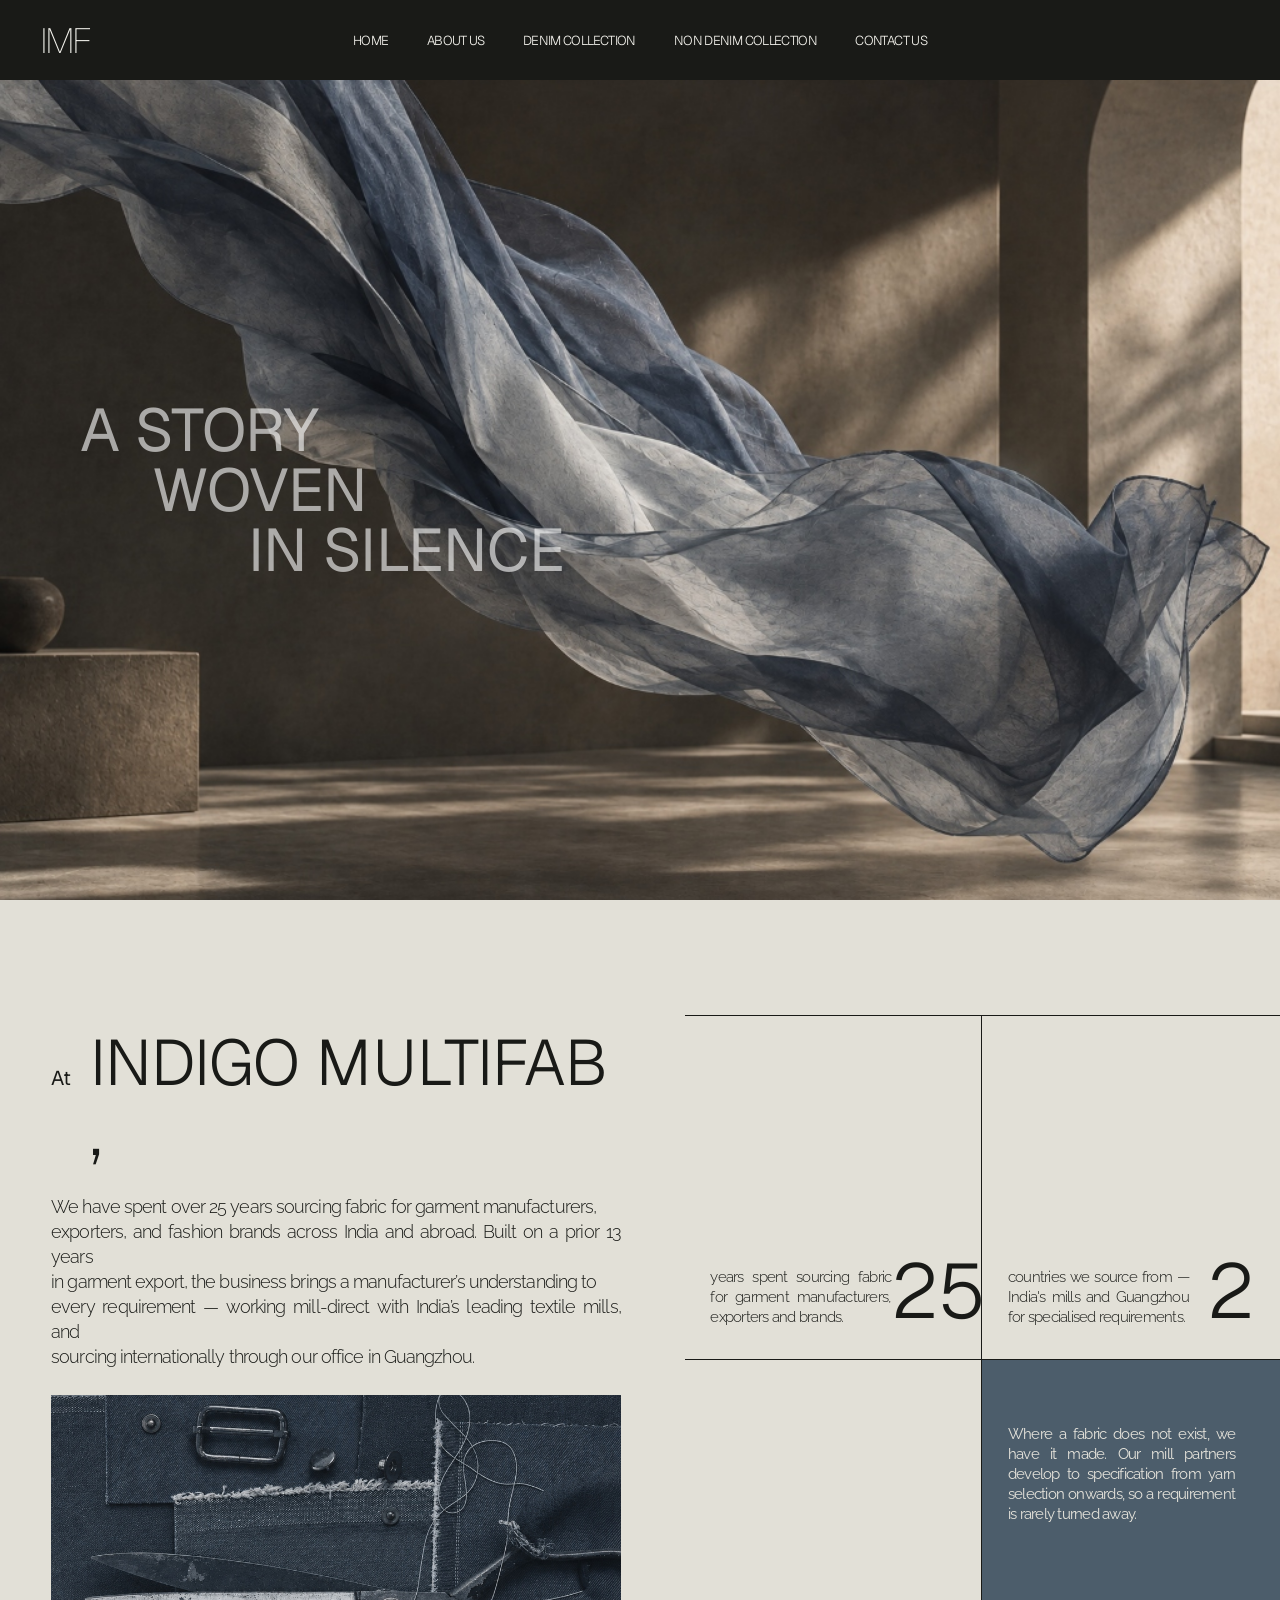
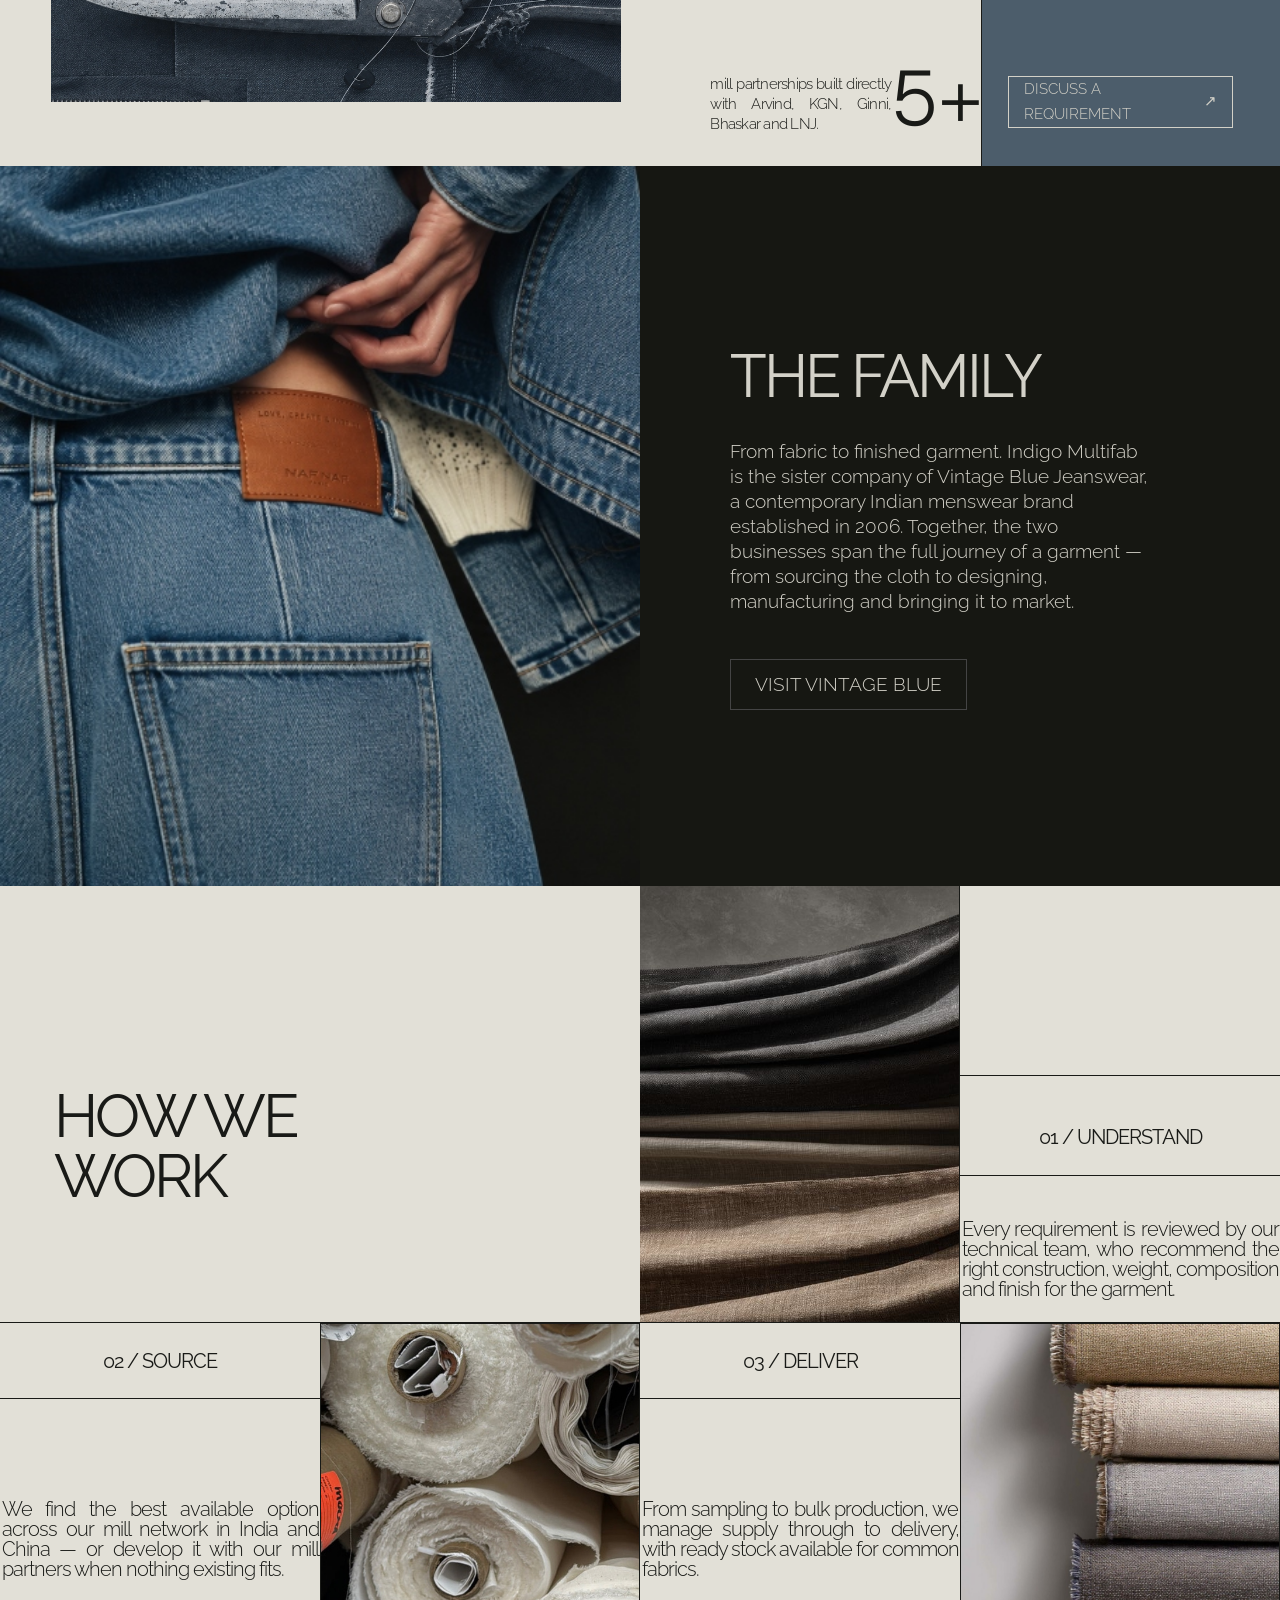
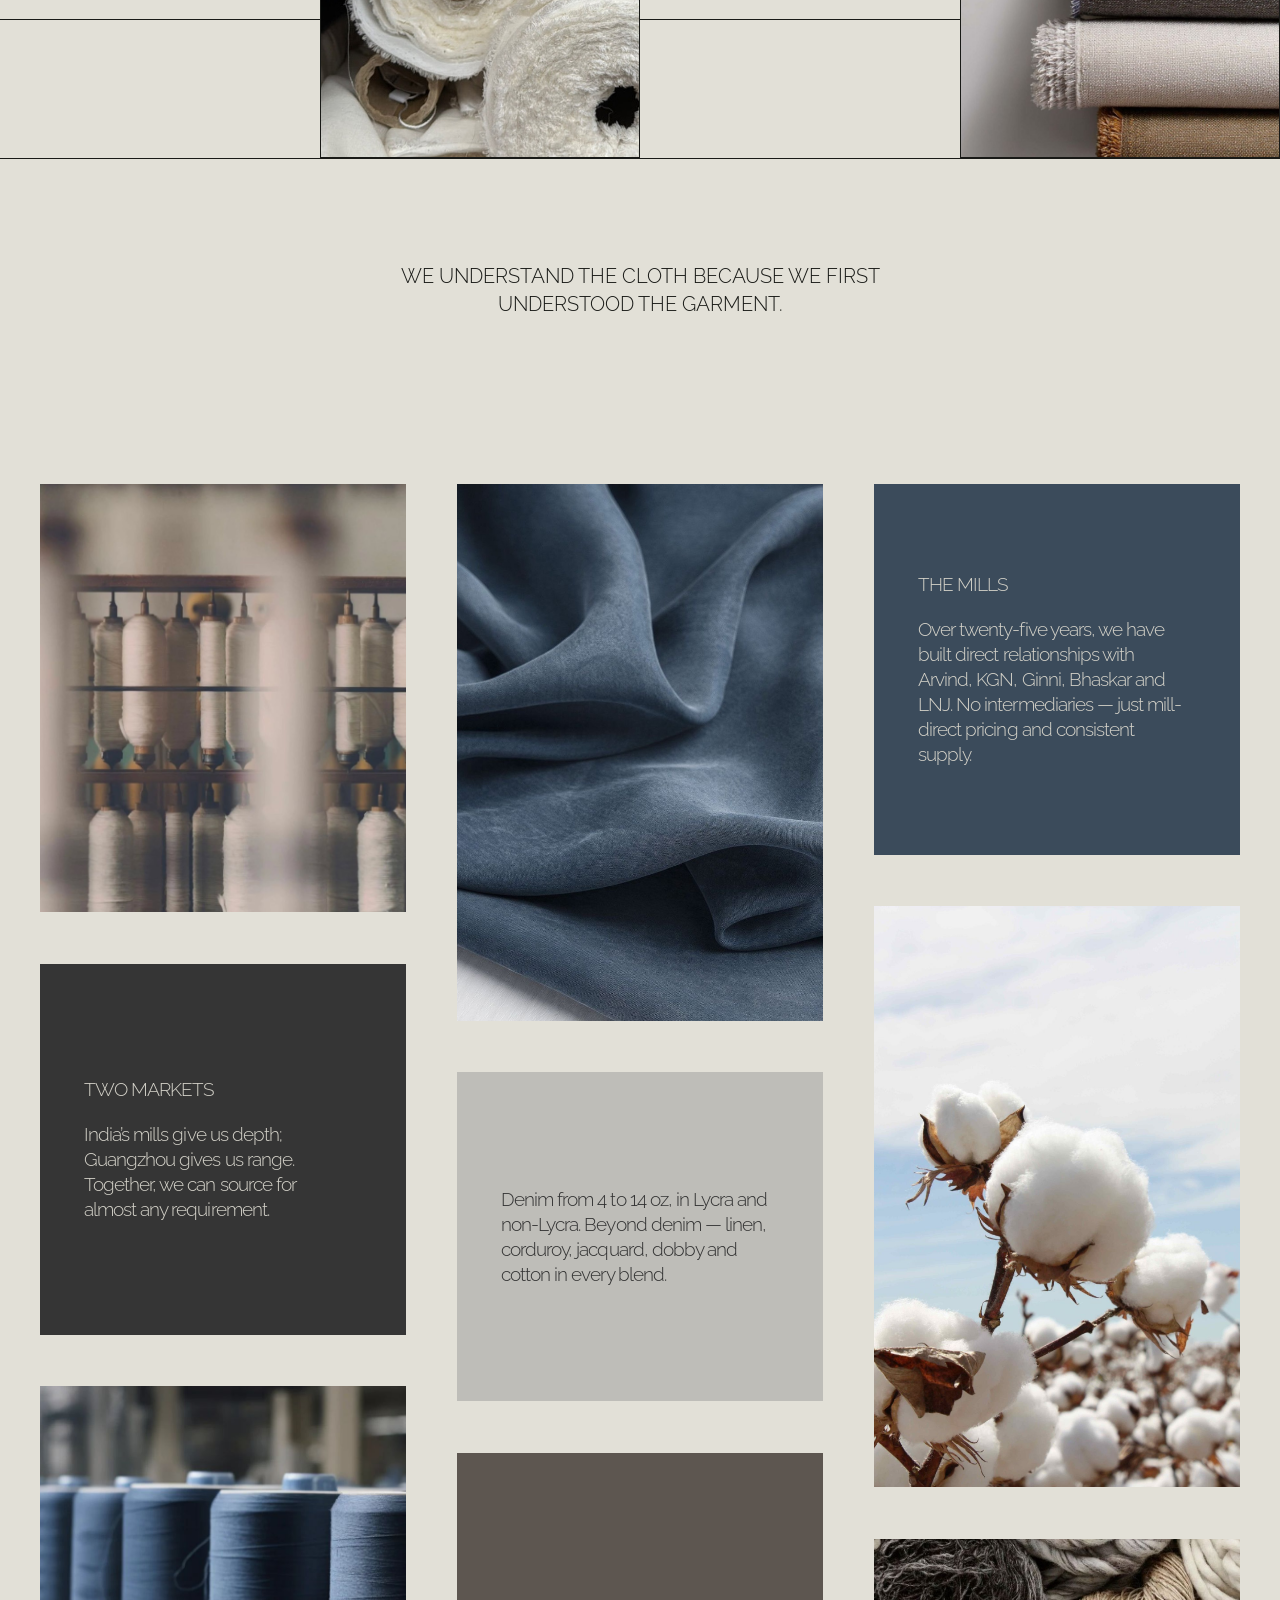
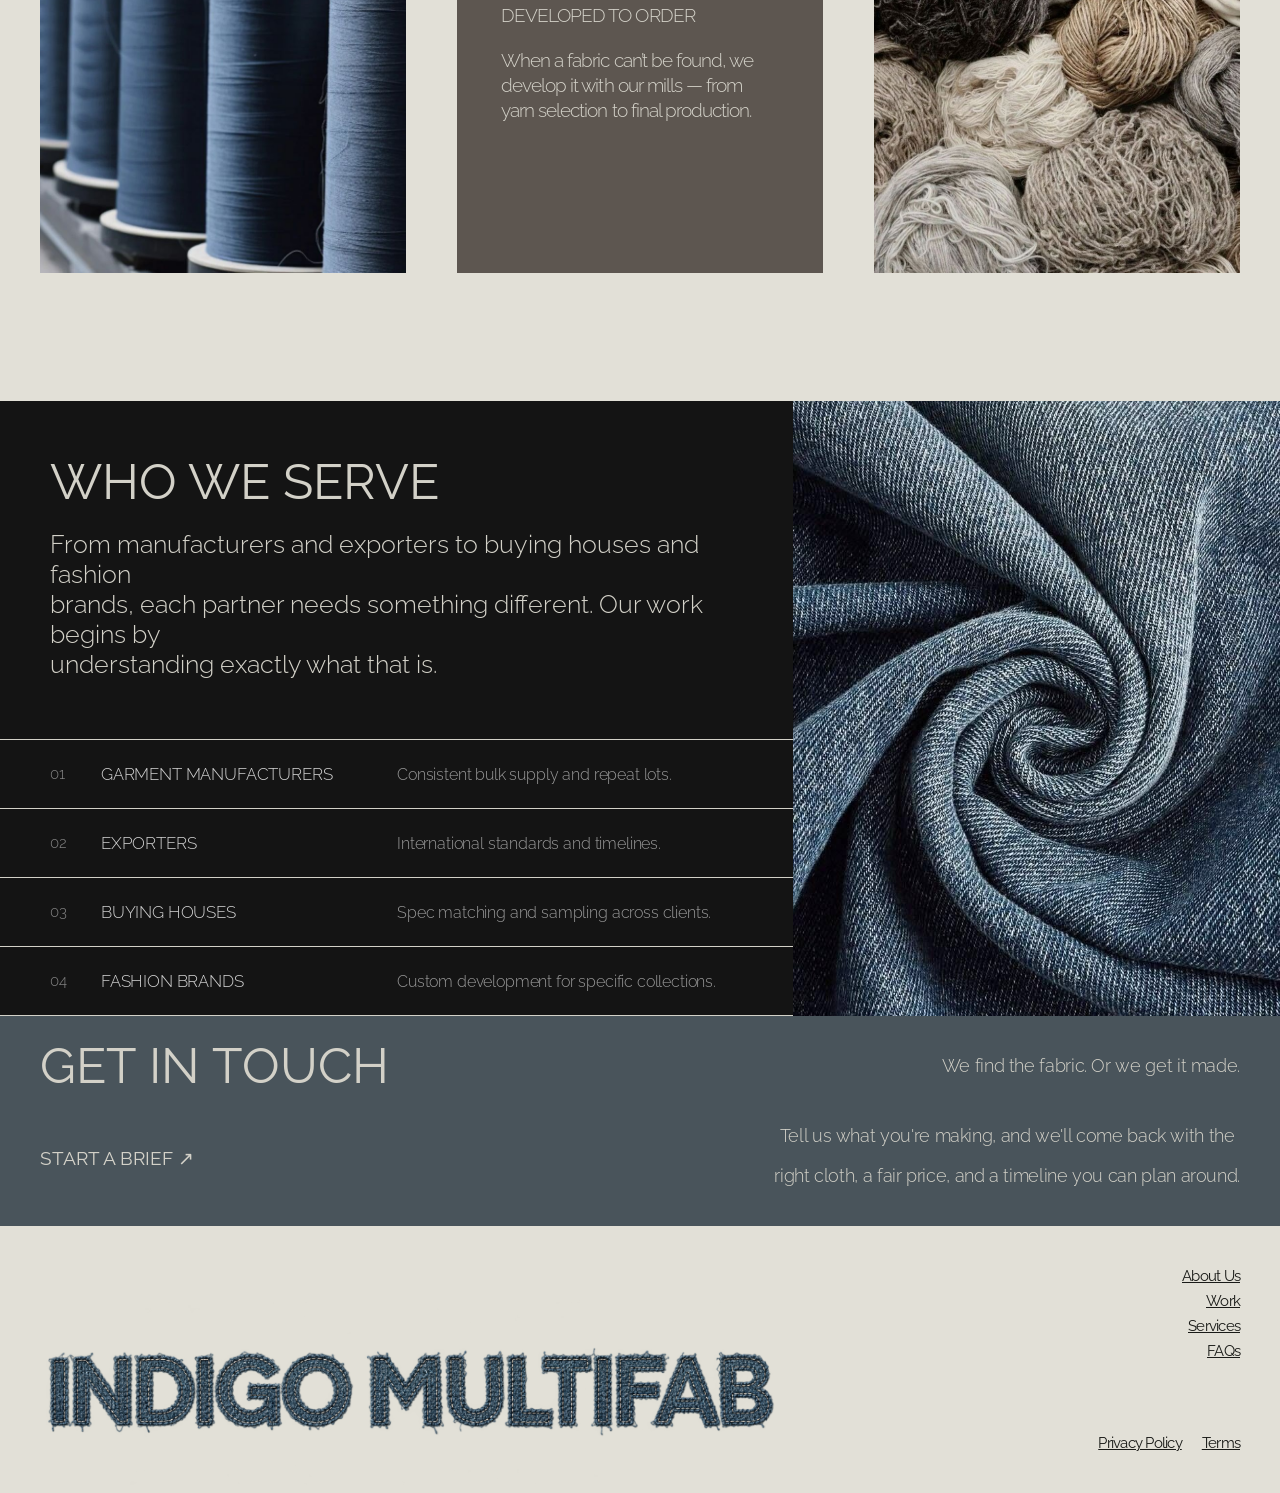
==== about.html @ 86a4fb2d "Update footer spacing, about us hero, and typography alignment" ====
<!DOCTYPE html>
<html lang="en">
<head>
  <meta charset="UTF-8">
  <meta name="viewport" content="width=device-width, initial-scale=1.0">
  <title>About Us — Indigo Multifab</title>
  <link rel="preconnect" href="https://fonts.googleapis.com">
  <link rel="preconnect" href="https://fonts.gstatic.com" crossorigin>
  <link href="https://fonts.googleapis.com/css2?family=Geist:wght@100..900&display=swap" rel="stylesheet">
  <link href="https://fonts.googleapis.com/css2?family=Raleway:wght@200;300;400;500&display=swap" rel="stylesheet">
  <style>
    /* ===== RESET ===== */
    *, *::before, *::after {
      box-sizing: border-box;
      margin: 0;
      padding: 0;
    }

    html, body {
      width: 100%;
    }

    body {
      font-family: 'Geist', sans-serif;
      background-color: #191A17;
      color: #F5F4EE;
      -webkit-font-smoothing: antialiased;
      -moz-osx-font-smoothing: grayscale;
    }

    /* ===== HEADER ===== */
    .about-header {
      display: grid;
      grid-template-columns: 1fr auto 1fr;
      align-items: center;
      height: 80px;
      padding: 0 40px;
      background-color: #191A17;
      position: fixed;
      top: 0;
      left: 0;
      right: 0;
      z-index: 100;
    }

    .about-logo {
      grid-column: 1;
      font-family: 'Geist', sans-serif;
      font-weight: 100;
      font-size: clamp(24px, 3vw, 35px);
      line-height: 1;
      letter-spacing: -0.09em;
      color: #F5F4EE;
      text-decoration: none;
      display: inline-flex;
      align-items: center;
    }

    .about-nav {
      grid-column: 2;
      display: flex;
      gap: clamp(15px, 3vw, 50px);
      justify-content: center;
      align-items: center;
      height: 100%;
      flex-wrap: wrap;
    }

    .about-nav a {
      color: #F5F4EE;
      text-decoration: none;
      font-family: 'Geist', sans-serif;
      font-weight: 300;
      font-size: 13px;
      letter-spacing: -0.05em;
      text-transform: uppercase;
    }

    .about-nav a:hover {
      color: #e8e8e4;
    }

    .about-nav a.active {
      color: #F5F4EE;
    }

    /* ===== HERO ===== */
    .about-hero {
      position: relative;
      margin-top: 80px;
      height: calc(100vh - 80px);
      width: 100%;
      overflow: hidden;
    }

    .about-hero-img {
      width: 100%;
      height: 100%;
      object-fit: cover;
      object-position: center center;
      display: block;
    }

    /* ===== HERO CLOTH ===== */
    .about-hero-cloth {
      position: absolute;
      top: -5%;
      left: -5%;
      width: 110%;
      height: 110%;
      object-fit: cover;
      object-position: center;
      z-index: 5;
      pointer-events: none;
      /* Subtle rotation if needed to match the diagonal flow perfectly */
      transform: rotate(-2deg);
    }

    /* ===== HERO TEXT ===== */
    .about-hero-text {
      position: absolute;
      top: 50%;
      transform: translateY(-50%);
      left: 80px;
      z-index: 10;
    }

    .about-hero-text .line {
      display: block;
      font-family: 'Geist', sans-serif;
      font-weight: 400;
      font-size: clamp(32px, 5vw, 60px);
      letter-spacing: 0;
      text-transform: uppercase;
      color: #FFFFFF;
      opacity: 0.6;
      line-height: 1.0;
      text-align: left;
    }

    /* Stagger indentation to match the screenshot */
    .about-hero-text .line-1 {
      padding-left: 0;
    }
    .about-hero-text .line-2 {
      padding-left: 1.2em;
    }
    .about-hero-text .line-3 {
      padding-left: 2.8em;
    }

    /* ===== RESPONSIVE ===== */
    @media (max-width: 768px) {
      .about-header {
        padding: 0 20px;
      }

      .about-nav {
        gap: 18px;
      }

      .about-nav a {
        font-size: 11px;
      }

      .about-logo {
        font-size: 28px;
      }

      .about-hero-text {
        left: 4%;
        top: 45%;
        transform: translateY(-50%);
      }

      .about-hero-text .line {
        font-size: clamp(24px, 7vw, 42px);
      }

      .about-hero-text .line-2 {
        padding-left: 1.2em;
      }

      .about-hero-text .line-3 {
        padding-left: 0.5em;
      }
    }

    @media (max-width: 480px) {
      .about-nav {
        gap: 12px;
      }
      .about-nav a {
        font-size: 10px;
        letter-spacing: -0.05em;
      }
    }

    /* ===== INFO SECTION ===== */
    .about-info-section {
      display: grid;
      min-width: 0;
      grid-template-columns: 53.5% 23.25% 23.25%;
      grid-template-rows: 9vw minmax(15vw, auto) minmax(15vw, auto);
      background-color: #E2E0D7; /* Warm light grey/stone */
      width: 100%;
      color: #1A1A1A;
    }

    .info-left {
      grid-column: 1 / 2;
      grid-row: 1 / 4;
      padding: 10vw 5vw 5vw 4vw;
      box-sizing: border-box;
    }

    .info-title-wrap {
      display: flex;
      align-items: baseline;
      margin-bottom: 2vw;
    }

    .info-at {
      font-family: 'Geist', sans-serif;
      font-weight: 400;
      font-size: clamp(14px, 2vw, 20px);
      line-height: 1.1;
      letter-spacing: 0;
      vertical-align: middle;
      color: #191A17;
      margin-right: 1.5vw;
    }

    .info-title {
      font-family: 'Geist', sans-serif;
      font-weight: 300;
      font-size: clamp(32px, 5vw, 70px);
      line-height: 1.1;
      letter-spacing: 0;
      color: #191A17;
      margin: 0;
    }

    .info-title .comma {
      margin-left: 0.1em;
    }

    .info-desc {
      font-family: 'Raleway', sans-serif;
      font-weight: 300;
      font-size: 18px;
      line-height: 25px;
      letter-spacing: -0.05em;
      text-align: justify;
      vertical-align: middle;
      color: #191A17;
    }

    .metric-box {
      display: flex;
      align-items: flex-end;
      justify-content: space-between;
      padding: 2vw;
      box-sizing: border-box;
    }

    .metric-text {
      font-family: 'Raleway', sans-serif;
      font-weight: 300;
      font-size: 15px;
      line-height: 20px;
      letter-spacing: -0.05em;
      text-align: justify;
      vertical-align: middle;
      color: #191A17;
      margin-bottom: 0.5vw;
      max-width: 181px; width: 100%;
      flex-shrink: 0;
    }

    .metric-num {
      font-family: 'Geist', sans-serif;
      font-weight: 300;
      font-size: clamp(40px, 6vw, 80px);
      line-height: 1.1;
      letter-spacing: 0;
      text-align: right;
      vertical-align: middle;
      color: #191A17;
    }

    .metric-25 {
      grid-column: 2 / 3;
      grid-row: 2 / 3;
      border-top: 0.5px solid #191A17;
      border-right: 0.5px solid #191A17;
      border-bottom: 0.5px solid #191A17;
    }

    .metric-2 {
      grid-column: 3 / 4;
      grid-row: 2 / 3;
      border-top: 0.5px solid #191A17;
      border-bottom: 0.5px solid #191A17;
    }

    .metric-5 {
      grid-column: 2 / 3;
      grid-row: 3 / 4;
      border-right: 0.5px solid #191A17;
    }

    .metric-blue {
      grid-column: 3 / 4;
      grid-row: 3 / 4;
      background-color: #4C5D6B; /* Muted slate blue */
      color: #E5E3DB;
      padding: 3vw 3.5vw 3vw 2vw;
      display: flex;
      flex-direction: column;
      justify-content: flex-start;
      align-items: flex-start;
    }

    .blue-text {
      font-family: 'Raleway', sans-serif;
      font-weight: 400;
      font-size: 15px;
      line-height: 20px;
      letter-spacing: -0.05em;
      text-align: justify;
      vertical-align: middle;
      margin: 0;
      margin-top: 2vw; /* Offset to match the reference positioning */
    }

    
    .info-image-wrapper {
      width: 100%;
      max-width: 630px;
      aspect-ratio: 630 / 340;
      height: auto;
      margin-top: 2vw;
      position: relative;
      overflow: hidden;
    }
    .info-image {
      width: 100%;
      height: 100%;
      object-fit: cover;
      opacity: 1;
      display: block;
    }

    
    .blue-btn {
      display: inline-flex;
      align-items: center;
      justify-content: flex-start;
      padding-left: 15px;
      max-width: 225px;
      width: 100%;
      min-height: 51px;
      height: auto;
      border: 0.5px solid #D3D1C8;
      color: #D3D1C8;
      text-decoration: none;
      font-family: 'Raleway', sans-serif;
      font-weight: 300;
      font-size: 15px;
      line-height: 25px;
      letter-spacing: 0px;
      margin-top: auto;
      transition: all 0.3s ease;
      box-sizing: border-box;
    }
    .blue-btn span {
      margin-left: auto;
      padding-right: 15px;
    }

    /* RESPONSIVE FOR NEW SECTION */
    @media (max-width: 768px) {
      .about-info-section {
        grid-template-columns: 1fr;
        grid-template-rows: auto;
      }
      .info-left {
        grid-column: 1 / 2;
        grid-row: 1 / 2;
        padding: 10vw 6vw;
      }
      .metric-25 {
        grid-column: 1 / 2;
        grid-row: 2 / 3;
        border: 0.5px solid #191A17;
        border-left: none;
        border-right: none;
      }
      .metric-2 {
        grid-column: 1 / 2;
        grid-row: 3 / 4;
        border: 0.5px solid #191A17;
        border-top: none;
        border-left: none;
        border-right: none;
      }
      .metric-5 {
        grid-column: 1 / 2;
        grid-row: 4 / 5;
        border: 0.5px solid #191A17;
        border-top: none;
        border-left: none;
        border-right: none;
      }
      .metric-blue {
        grid-column: 1 / 2;
        grid-row: 5 / 6;
      }
      .metric-box {
        padding: 6vw;
      }
      .blue-text {
        margin-top: 0;
      }
    }

    /* ===== THE FAMILY SECTION ===== */
    .family-section {
      display: flex;
      width: 100%;
      min-height: 80vh;
      background-color: #161712; /* Matches image background */
    }

    .family-image {
      width: 50%;
      height: auto; /* Flex will stretch it */
    }

    .family-image img {
      width: 100%;
      height: 100%;
      object-fit: cover;
      object-position: left center;
      display: block;
    }

    .family-content {
      width: 50%;
      display: flex;
      flex-direction: column;
      justify-content: center;
      padding: 5vw 10vw 5vw 7vw;
      box-sizing: border-box;
    }

    .family-content h2 {
      font-family: 'Raleway', sans-serif;
      font-weight: 400;
      font-size: clamp(32px, 5vw, 60px);
      line-height: 1.1;
      letter-spacing: -0.05em;
      color: #D3D1C8;
      margin: 0 0 30px 0;
      text-transform: uppercase;
    }

    .family-content p {
      font-family: 'Raleway', sans-serif;
      font-weight: 300;
      font-size: clamp(14px, 1.5vw, 20px);
      line-height: 25px;
      letter-spacing: 0px;
      vertical-align: middle;
      color: #D3D1C8;
      max-width: 480px;
      margin: 0 0 45px 0;
    }

    .family-content a {
      align-self: flex-start;
      display: inline-block;
      padding: 12px 24px;
      border: 1px solid #444; /* Subtle thin border */
      color: #D3D1C8;
      text-decoration: none;
      font-family: 'Raleway', sans-serif;
      font-weight: 300;
      font-size: clamp(14px, 1.5vw, 20px);
      line-height: 25px;
      letter-spacing: 0px;
      vertical-align: middle;
      text-transform: uppercase;
      transition: border-color 0.3s ease, color 0.3s ease;
    }

    .family-content a:hover {
      border-color: #888;
      color: #FFF;
    }

    @media (max-width: 768px) {
      .family-section {
        flex-direction: column;
      }
      .family-image, .family-content {
        width: 100%;
      }
      .family-image {
        min-height: 50vh;
      }
      .family-content {
        padding: 15vw 8vw;
      }
    }

    /* ===== HOW WE WORK GRID ===== */
.how-we-work-grid {
  display: grid;
  grid-template-columns: 1fr 1fr 1fr 1fr;
  grid-template-rows: auto auto auto auto auto auto;
  margin-bottom: 0;
  width: 100%;
    border-bottom: 1px solid #191A17;
  color: #191A17;
  background-color: #E2E0D7;
}

.how-we-work-grid > div {
  background-color: #E2E0D7;
  overflow: hidden;
}

.hww-title-cell { border-bottom: 1px solid #191A17;
  grid-row: 1 / 4;
  grid-column: 1 / 3;
  padding-left: 54px;
  padding-top: 200px;
}
.hww-title-cell h2 {
  width: 348px;
  height: 152px;
  font-family: 'Raleway', sans-serif;
  font-weight: 400;
  font-style: normal;
  font-size: 60px;
  line-height: 60px;
  letter-spacing: -0.05em;
  color: #191A17;
  margin: 0;
}

.hww-drape-img { border-right: 1px solid #191A17; border-bottom: 1px solid #191A17;
  grid-row: 1 / 4;
  grid-column: 3 / 4;
  height: 437px;
}
.hww-drape-img img {
  width: 100%;
  height: 100%;
  object-fit: cover;
  display: block;
}

.hww-spacer-tr { border-bottom: 1px solid #191A17;
  grid-row: 1 / 2;
  grid-column: 4 / 5;
  height: 190px;
}

.hww-understand-label { border-bottom: 1px solid #191A17;
  grid-row: 2 / 3;
  grid-column: 4 / 5;
  height: 76px;
  display: flex;
  align-items: center;
  justify-content: center;
  font-family: 'Raleway', sans-serif;
  font-weight: 400;
  font-size: 20px;
  line-height: 1.6;
  letter-spacing: -0.05em;
  color: #191A17;
}

.hww-understand-text { border-bottom: 1px solid #191A17;
  grid-row: 3 / 4;
  grid-column: 4 / 5;
  display: flex;
  align-items: flex-start;
  justify-content: center;
  padding-top: 20px;
}

.hww-source-label { border-bottom: 1px solid #191A17;
  grid-row: 4 / 5;
  grid-column: 1 / 2;
  height: 76px;
  display: flex;
  align-items: center;
  justify-content: center;
  font-family: 'Raleway', sans-serif;
  font-weight: 400;
  font-size: 20px;
  line-height: 1.6;
  letter-spacing: -0.05em;
  color: #191A17;
}

.hww-rolls-img {
  grid-row: 4 / 7;
  grid-column: 2 / 3;
  height: 435px;
    border: 1px solid #191A17;
}
.hww-rolls-img img {
  width: 379px;
  height: 435px;
    object-fit: cover;
    display: block;
  }

.hww-deliver-label { border-bottom: 1px solid #191A17;
  grid-row: 4 / 5;
  grid-column: 3 / 4;
  height: 76px;
  display: flex;
  align-items: center;
  justify-content: center;
  font-family: 'Raleway', sans-serif;
  font-weight: 400;
  font-size: 20px;
  line-height: 1.6;
  letter-spacing: -0.05em;
  color: #191A17;
}

.hww-folded-img { border: 1px solid #191A17;
  grid-row: 4 / 7;
  grid-column: 4 / 5;
  height: 435px;
}
.hww-folded-img img {
  width: 379px;
  height: 435px;
    object-fit: cover;
    display: block;
  }

.hww-source-text {
  grid-row: 5 / 6;
  grid-column: 1 / 2;
  display: flex;
  align-items: flex-start;
  justify-content: center;
  padding-top: 30px;
  padding-bottom: 40px;
  align-self: flex-start;
  border-bottom: 1px solid #191A17;
}

.hww-deliver-text {
  grid-row: 5 / 6;
  grid-column: 3 / 4;
  display: flex;
  align-items: flex-start;
  justify-content: center;
  padding-top: 30px;
  padding-bottom: 40px;
  align-self: flex-start;
  border-bottom: 1px solid #191A17;
}

.hww-understand-text p,
.hww-source-text p,
.hww-deliver-text p {
  width: 317px;
  margin: 0;
  font-family: 'Raleway', sans-serif;
  font-weight: 300;
  font-style: normal;
  font-size: 20px;
  line-height: 20px;
  letter-spacing: -0.05em;
  text-align: justify;
  color: #191A17;
}

.hww-spacer-bl {
  grid-row: 6 / 7;
  grid-column: 1 / 2;
}

.hww-spacer-bm {
  grid-row: 6 / 7;
  grid-column: 3 / 4;
}

@media (max-width: 900px) {
  .how-we-work-grid {
    grid-template-columns: 1fr;
    grid-template-rows: auto;
  }
  .hww-title-cell, .hww-drape-img, .hww-spacer-tr, .hww-understand-label, .hww-understand-text,
  .hww-source-label, .hww-rolls-img, .hww-deliver-label, .hww-folded-img, .hww-source-text, .hww-deliver-text,
  .hww-spacer-bl, .hww-spacer-bm { display: none;
    grid-column: 1 / 2;
    grid-row: auto;
  }
  .hww-spacer-tr, .hww-spacer-bl, .hww-spacer-bm { display: none;
    display: none;
  }
}

/* ===== SPEC VIDEO ===== */
.spec-video {
  position: absolute;
  top: 0;
  left: 0;
  width: 100%;
  height: 100%;
  object-fit: cover;
  display: block;
}







/* ===== QUOTE SECTION ===== */
.quote-section {
  background-color: #D9D9D9;
  min-height: 508px; height: auto; padding: 40px 20px;
  display: flex;
  align-items: center;
  justify-content: center;
  text-align: center;
  padding: 0 20px;
}

.quote-text {
  font-family: 'Raleway', sans-serif;
  font-size: clamp(24px, 3vw, 35px);
  font-weight: 300;
  font-style: normal;
  color: #191A17;
  line-height: 45px;
  letter-spacing: 0px;
  margin: 0 auto;
  text-align: center;
  width: 100%;
  max-width: 998px;
}

.hww-footer {
  padding: 8vw 20px;
  text-align: center;
}
.hww-footer-text {
  font-family: 'Raleway', sans-serif;
  font-weight: 300;
  font-size: clamp(14px, 2vw, 20px);
  letter-spacing: 0px;
  color: #191A17;
  line-height: 1.4;
  margin: 0;
}

    /* ===== EDITORIAL MASONRY GRID ===== */
    .about-editorial-section {
      background-color: #E2E0D7;
      width: 100%;
    }

    .about-editorial-grid {
      display: grid;
      grid-template-columns: repeat(3, 1fr);
      gap: clamp(30px, 4vw, 60px);
      width: 100%;
      max-width: 1360px; /* Fits exactly 3x387px columns + gaps + padding */
      margin: 0 auto;
      padding: 5vw 40px 10vw 40px;
      box-sizing: border-box;
    }

    .masonry-column {
      display: flex;
      flex-direction: column;
      gap: clamp(30px, 4vw, 60px);
    }

    .masonry-img {
      width: 100%;
      object-fit: cover;
      display: block;
    }
    
    /* Exact aspect ratios matching reference */
    .img-1 { aspect-ratio: 387 / 453; }
    .img-2 { aspect-ratio: 387 / 568; }
    .img-3 { aspect-ratio: 387 / 615; }
    .img-4 { aspect-ratio: 387 / 515; }
    .img-5 { aspect-ratio: 387 / 354; }

    /* Information Blocks */
    .info-block {
      display: flex;
      flex-direction: column;
      justify-content: center;
      align-items: flex-start;
      padding: 15% 15% 15% 12%;
      box-sizing: border-box;
      width: 100%;
    }

    .info-block h4 {
      font-family: 'Raleway', sans-serif;
      font-weight: 300;
      font-size: clamp(14px, 1.5vw, 20px);
      line-height: 25px;
      letter-spacing: -0.05em;
      text-transform: uppercase;
      margin: 0 0 20px 0;
      color: inherit;
    }

    .info-block p {
      font-family: 'Raleway', sans-serif;
      font-weight: 300;
      font-size: clamp(14px, 1.5vw, 20px);
      line-height: 25px;
      letter-spacing: -0.05em;
      margin: 0;
      color: inherit;
    }

    .block-two-markets {
      background-color: #353535;
      color: #D3D1C8;
      aspect-ratio: 387 / 393;
    }

    .block-grey {
      background-color: #BEBDB8; /* Light warm grey */
      color: #333;
      aspect-ratio: 387 / 348;
    }

    .block-developed {
      background-color: #5D5650; /* Muted brown/charcoal */
      color: #D3D1C8;
      aspect-ratio: 387 / 445;
    }

    .block-mills {
      background-color: #3B4B5B; /* Slate / denim blue */
      color: #D3D1C8;
      aspect-ratio: 387 / 392;
    }

    /* Responsive for masonry */
    @media (max-width: 900px) {
      .about-editorial-grid {
        grid-template-columns: repeat(2, 1fr);
      }
    }
    @media (max-width: 600px) {
      .about-editorial-grid {
        grid-template-columns: 1fr;
        padding: 10vw 20px;
      }
    }

    /* ===== WHO WE SERVE SECTION ===== */
    .wws-section {
      display: flex;
      background-color: #141414;
    }
    
    .wws-left {
      flex: 1;
      display: flex;
      flex-direction: column;
      padding: 51px 0 0 0;
    }
    
    .wws-top {
      margin-bottom: 60px;
      padding: 0 50px;
    }
    
    .wws-title {
      font-family: 'Raleway', sans-serif;
      font-size: clamp(28px, 4vw, 50px);
      font-weight: 400;
      font-style: normal;
      color: #D3D1C8;
      letter-spacing: 0px;
      text-transform: uppercase;
      margin: 0 0 18px 0;
    }
    
    .wws-intro {
      font-family: 'Raleway', sans-serif;
      font-size: clamp(16px, 2vw, 25px);
      font-weight: 300;
      font-style: normal;
      color: #D3D1C8;
      line-height: 30px;
      letter-spacing: 0px;
    }
    
    .wws-list {
      display: flex;
      flex-direction: column;
    }
    
    .wws-item {
      display: grid;
      grid-template-columns: 35px minmax(100px, 280px) 1fr;
      align-items: center;
      padding: 24px 50px;
      border-top: 1px solid #D3D1C8;
      gap: 16px;
    }
    
    .wws-item:last-child {
      border-bottom: 1px solid #D3D1C8;
      margin-bottom: 0;
    }
    
    .wws-num {
      font-family: 'Raleway', sans-serif;
      font-size: 15px;
      font-weight: 300;
      color: #888888;
      letter-spacing: 0px;
    }
    
    .wws-label {
      font-family: 'Raleway', sans-serif;
      font-size: 17px;
      font-weight: 300;
      color: #D1D1D1;
      letter-spacing: -0.01em;
      text-transform: uppercase;
    }
    
    .wws-desc {
      font-family: 'Raleway', sans-serif;
      font-size: 16px;
      font-weight: 300;
      color: #999999;
      letter-spacing: -0.01em;
    }
    
    .wws-right {
      flex: 1 1 487px; min-width: 0;
      max-width: 487px; width: 100%;
      overflow: hidden;
      position: relative;
    }
    
    .wws-right img {
      position: absolute;
      top: 0;
      left: 0;
      width: 100%;
      height: 100%;
      object-fit: cover;
      display: block;
    }

    /* ===== GET IN TOUCH SECTION ===== */
    .contact-section {
      background-color: #49545B; /* Muted slate-blue */
      padding: 30px 40px;
      display: flex;
      justify-content: space-between;
      align-items: flex-start;
    }

    .contact-left {
      display: flex;
      flex-direction: column;
      gap: 60px;
    }

    .contact-heading {
      font-family: 'Raleway', sans-serif;
      font-weight: 400;
      font-size: clamp(28px, 4vw, 50px);
      line-height: 40px;
      letter-spacing: 0;
      vertical-align: middle;
      color: #D3D1C8;
      margin: 0;
    }

    .contact-cta {
      font-family: 'Raleway', sans-serif;
      font-weight: 400;
      font-size: clamp(14px, 1.5vw, 20px);
      line-height: 25px;
      letter-spacing: 0px;
      text-align: center;
      vertical-align: middle;
      text-transform: uppercase;
      color: #D3D1C8;
      text-decoration: none;
      display: inline-flex;
      align-items: center;
      gap: 5px;
      transition: color 0.3s ease;
    }
    
    .contact-cta:hover {
      color: #FFF;
    }

    .contact-right {
      display: flex;
      flex-direction: column;
      align-items: flex-end;
      text-align: right;
      max-width: 643px;
      gap: 30px;
      padding-margin-bottom: -20px; /* Align visually with heading */
    }

        .contact-right-top, .contact-right-bottom {
      font-family: 'Raleway', sans-serif;
      font-weight: 300;
      line-height: 40px;
      letter-spacing: -0.02em;
      color: #D3D1C8;
      margin: 0;
      text-align: right;
      vertical-align: middle;
    }

    .contact-right-top {
      font-size: 18px;
    }

    .contact-right-bottom {
      font-size: 18px;
      text-align: center;
    }

    /* ===== FOOTER ===== */
    .site-footer {
      background-color: #E2E0D7;
      padding: 40px 40px 0px 40px; overflow: hidden;
    }
    .footer-content {
      display: grid;
      grid-template-columns: 1fr auto;
      grid-template-rows: auto auto;
      gap: 10px;
    }
    .footer-logo {
      grid-column: 1 / 2;
      grid-row: 1 / 3;
      display: flex;
      align-items: flex-end;
    }
    .footer-logo img {
      width: 1057px;
      max-width: 100%;
      height: auto;
      aspect-ratio: 1057 / 249;
      object-fit: contain;
      object-position: left bottom;
      display: block;
      position: relative;
      left: 0;
      margin-bottom: -20px;
    }
    .footer-right-nav {
      grid-column: 2 / 3;
      grid-row: 1 / 2;
      text-align: right;
    }
    .footer-nav {
      display: flex;
      flex-direction: column;
      gap: 5px;
    }
    .footer-nav a, .footer-legal a {
      font-family: 'Raleway', sans-serif;
      font-weight: 400;
      font-size: 15px;
      line-height: 20px;
      letter-spacing: -0.05em;
      text-align: right;
      vertical-align: middle;
      text-decoration: underline;
      color: #191A17;
      transition: opacity 0.3s;
    }
    .footer-nav a:hover, .footer-legal a:hover { color: #000; opacity: 0.7; }

    .footer-legal {
      grid-column: 2 / 3;
      grid-row: 2 / 3;
      display: flex;
      gap: 20px;
      align-items: flex-end;
      justify-content: flex-end;
      padding-bottom: 40px;
    }

    /* Responsive */
    @media (max-width: 900px) {
      .wws-section { flex-direction: column; height: auto; }
      .wws-right { width: 100%; height: 60vw; flex: none; }
      .wws-top { padding: 40px 20px 20px 20px; margin-bottom: 30px; }
      .wws-item {
        grid-template-columns: 35px 1fr;
        grid-template-rows: auto auto;
        padding: 20px;
      }
      .wws-desc { grid-column: 2; margin-top: 5px; }
      
      .contact-section { flex-direction: column; align-items: flex-start; gap: 50px; }
      .contact-right { align-items: flex-start; text-align: left; }
      .footer-content { grid-template-columns: 1fr; }
      .footer-right-nav { text-align: left; grid-column: 1 / 2; grid-row: 1 / 2; margin-bottom: 20px;}
      .footer-logo { grid-column: 1 / 2; grid-row: 2 / 3; width: 90vw; margin-left: 0; }
      .footer-legal { grid-column: 1 / 2; grid-row: 3 / 4; justify-content: flex-start; padding-bottom: 10px; }
    }
  </style>
</head>
<body>

  <!-- ===== HEADER ===== -->
  <header class="about-header">
    <a href="index.html" class="about-logo">IMF</a>
    <nav class="about-nav">
      <a href="index.html">HOME</a>
      <a href="about.html" class="active">ABOUT US</a>
      <a href="denim.html" target="_blank" rel="noopener noreferrer">DENIM COLLECTION</a>
      <a href="#">NON DENIM COLLECTION</a>
      <a href="contact.html" target="_blank" rel="noopener noreferrer">CONTACT US</a>
    </nav>
  </header>

  <!-- ===== HERO ===== -->
  <section class="about-hero">
    <img
      class="about-hero-img"
      src="about-landing-bg.jpg"
      alt="Flowing blue fabric"
    >
    <div class="about-hero-text">
      <span class="line line-1">A STORY</span>
      <span class="line line-2">WOVEN</span>
      <span class="line line-3">IN SILENCE</span>
    </div>
  </section>

  <!-- ===== INFO SECTION ===== -->
  <section class="about-info-section">
    
    <!-- LEFT CONTENT -->
    <div class="info-left">
      <div class="info-title-wrap">
        <span class="info-at">At</span>
        <h2 class="info-title">INDIGO MULTIFAB ,</h2>
      </div>
      <p class="info-desc">
        We have spent over 25 years sourcing fabric for garment manufacturers,<br>
        exporters, and fashion brands across India and abroad. Built on a prior 13 years<br>
        in garment export, the business brings a manufacturer’s understanding to<br>
        every requirement — working mill-direct with India’s leading textile mills, and<br>
        sourcing internationally through our office in Guangzhou.
      </p>
      <div class="info-image-wrapper">
        <img src="scissors-denim.jpg" alt="Denim and scissors" class="info-image">
      </div>
    </div>

    <!-- METRICS GRID -->
    <div class="metric-box metric-25">
      <div class="metric-text">
        years spent sourcing fabric
        for garment manufacturers,
        exporters and brands.
      </div>
      <div class="metric-num">25</div>
    </div>

    <div class="metric-box metric-2">
      <div class="metric-text">
        countries we source from —
        India's mills and Guangzhou
        for specialised requirements.
      </div>
      <div class="metric-num">2</div>
    </div>

    <div class="metric-box metric-5">
      <div class="metric-text">
        mill partnerships built
        directly with Arvind, KGN,
        Ginni, Bhaskar and LNJ.
      </div>
      <div class="metric-num">5+</div>
    </div>

    <div class="metric-blue">
      <p class="blue-text">
        Where a fabric does not exist, we have it
        made. Our mill partners develop to
        specification from yarn selection onwards, so
        a requirement is rarely turned away.
      
      </p>
      <a href="contact.html" class="blue-btn">DISCUSS A REQUIREMENT <span>&#x2197;</span></a>
    </div>

  </section>

  <!-- ===== THE FAMILY SECTION ===== -->
  <section class="family-section">
    <div class="family-image">
      <img src="family-denim.jpg" alt="Denim garment details">
    </div>

    <div class="family-content">
      <h2>THE FAMILY</h2>
      <p>
        From fabric to finished garment. Indigo Multifab is the
        sister company of Vintage Blue Jeanswear, a
        contemporary Indian menswear brand established in
        2006. Together, the two businesses span the full
        journey of a garment — from sourcing the cloth to
        designing, manufacturing and bringing it to market.
      </p>
      <a href="#">VISIT VINTAGE BLUE</a>
    </div>
  </section>

  <!-- ===== HOW WE WORK SECTION ===== -->
  <section class="hww-section-new" style="background-color: #E2E0D7; width: 100%;">
    <div class="how-we-work-grid">
      <!-- Col 1-2, rows 1-3: title --><div class="hww-title-cell">
        <h2>HOW WE<br>WORK</h2>
      </div>
      <!-- Col 3, rows 1-3: draped fabric image --><div class="hww-drape-img">
        <img src="index-hww-1.png" alt="Draped fabric">
      </div>
      <!-- Col 4, row 1: empty spacer --><div class="hww-spacer-tr"></div>
      <!-- Col 4, row 2: 01 / UNDERSTAND label --><div class="hww-understand-label">01 / UNDERSTAND</div><!-- Col 4, row 3: UNDERSTAND body text --><div class="hww-understand-text">
        <p>Every requirement is reviewed by our technical team, who recommend the right construction, weight, composition and finish for the garment.</p></div>

      <!-- Col 1, row 4: 02 / SOURCE label --><div class="hww-source-label">02 / SOURCE</div>
        <!-- Col 1, row 5: SOURCE body text --><div class="hww-source-text"><p>We find the best available option across our mill network in India and China &mdash; or develop it with our mill partners when nothing existing fits.</p></div>
      
      <!-- Col 2, rows 4-6: fabric rolls image --><div class="hww-rolls-img">
        <img src="index-hww-2.jpg" alt="Fabric rolls">
      </div>
      
      <!-- Col 3, row 4: 03 / DELIVER label --><div class="hww-deliver-label">03 / DELIVER</div>
        <!-- Col 3, row 5: DELIVER body text --><div class="hww-deliver-text"><p>From sampling to bulk production, we manage supply through to delivery, with ready stock available for common fabrics.</p></div>
      
      <!-- Col 4, rows 4-6: stacked fabric image --><div class="hww-folded-img">
        <img src="index-hww-3.jpg" alt="Stacked folded fabric">
      </div>

      <!-- Col 1, row 6: bottom spacer --><div class="hww-spacer-bl"></div>
      <!-- Col 3, row 6: bottom spacer --><div class="hww-spacer-bm"></div>
    </div>

    <!-- BOTTOM STATEMENT -->
    <div class="hww-footer">
      <h3 class="hww-footer-text">
        WE UNDERSTAND THE CLOTH BECAUSE WE FIRST<br>
        UNDERSTOOD THE GARMENT.
      </h3>
    </div>
  </section>

  <!-- ===== EDITORIAL MASONRY GRID ===== -->
  <section class="about-editorial-section">
    <div class="about-editorial-grid">
      
      <!-- COLUMN 1 -->
      <div class="masonry-column column-one">
        <img class="masonry-img img-1" src="masonry-1.png" alt="Textile machinery and threads">
        
        <div class="info-block block-two-markets">
          <h4>TWO MARKETS</h4>
          <p>India’s mills give us depth; Guangzhou gives us range. Together, we can source for almost any requirement.</p>
        </div>
        
        <img class="masonry-img img-4" src="masonry-4.png" alt="Blue thread spools">
      </div>

      <!-- COLUMN 2 -->
      <div class="masonry-column column-two">
        <img class="masonry-img img-2" src="masonry-2.jpg" alt="Blue folded fabric">
        
        <div class="info-block block-grey">
          <p>Denim from 4 to 14 oz, in Lycra and non-Lycra. Beyond denim — linen, corduroy, jacquard, dobby and cotton in every blend.</p>
        </div>
        
        <div class="info-block block-developed">
          <h4>DEVELOPED TO ORDER</h4>
          <p>When a fabric can’t be found, we develop it with our mills — from yarn selection to final production.</p>
        </div>
      </div>

      <!-- COLUMN 3 -->
      <div class="masonry-column column-three">
        <div class="info-block block-mills">
          <h4>THE MILLS</h4>
          <p>Over twenty-five years, we have built direct relationships with Arvind, KGN, Ginni, Bhaskar and LNJ. No intermediaries — just mill-direct pricing and consistent supply.</p>
        </div>
        
        <img class="masonry-img img-3" src="masonry-3.png" alt="Cotton plant field">
        <img class="masonry-img img-5" src="masonry-5.jpg" alt="Neutral yarn skeins">
      </div>

    </div>
  </section>
  
  <!-- ===== WHO WE SERVE SECTION ===== -->
  <section class="wws-section">
    <div class="wws-left">
      <div class="wws-top">
        <h2 class="wws-title">WHO WE SERVE</h2>
        <p class="wws-intro">From manufacturers and exporters to buying houses and fashion<br>brands, each partner needs something different. Our work begins by<br>understanding exactly what that is.</p>
      </div>
      <div class="wws-list">
        <div class="wws-item">
          <span class="wws-num">01</span>
          <span class="wws-label">GARMENT MANUFACTURERS</span>
          <span class="wws-desc">Consistent bulk supply and repeat lots.</span>
        </div>
        <div class="wws-item">
          <span class="wws-num">02</span>
          <span class="wws-label">EXPORTERS</span>
          <span class="wws-desc">International standards and timelines.</span>
        </div>
        <div class="wws-item">
          <span class="wws-num">03</span>
          <span class="wws-label">BUYING HOUSES</span>
          <span class="wws-desc">Spec matching and sampling across clients.</span>
        </div>
        <div class="wws-item">
          <span class="wws-num">04</span>
          <span class="wws-label">FASHION BRANDS</span>
          <span class="wws-desc">Custom development for specific collections.</span>
        </div>
      </div>
    </div>
    <div class="wws-right">
      <img src="serve-denim.jpg" alt="Blue denim fabric close-up">
    </div>
  </section>

  <!-- ===== GET IN TOUCH SECTION ===== -->
  <section class="contact-section">
    <div class="contact-left">
      <h2 class="contact-heading">GET IN TOUCH</h2>
      <a href="#" class="contact-cta">START A BRIEF &#x2197; </a>
    </div>
    <div class="contact-right">
      <p class="contact-right-top">We find the fabric. Or we get it made.</p>
      <p class="contact-right-bottom">Tell us what you're making, and we'll come back with the<br>right cloth, a fair price, and a timeline you can plan around.</p>
    </div>
  </section>

  <!-- ===== FOOTER ===== -->
  <footer class="site-footer">
    <div class="footer-content">
      <div class="footer-logo">
        <img src="indigo-footer.png" alt="Indigo Multifab branding">
      </div>
      <div class="footer-right-nav">
        <nav class="footer-nav">
          <a href="#">About Us</a>
          <a href="#">Work</a>
          <a href="#">Services</a>
          <a href="#">FAQs</a>
        </nav>
      </div>
      <div class="footer-legal">
        <a href="#">Privacy Policy</a>
        <a href="#">Terms</a>
      </div>
    </div>
  </footer>

</body>
</html>
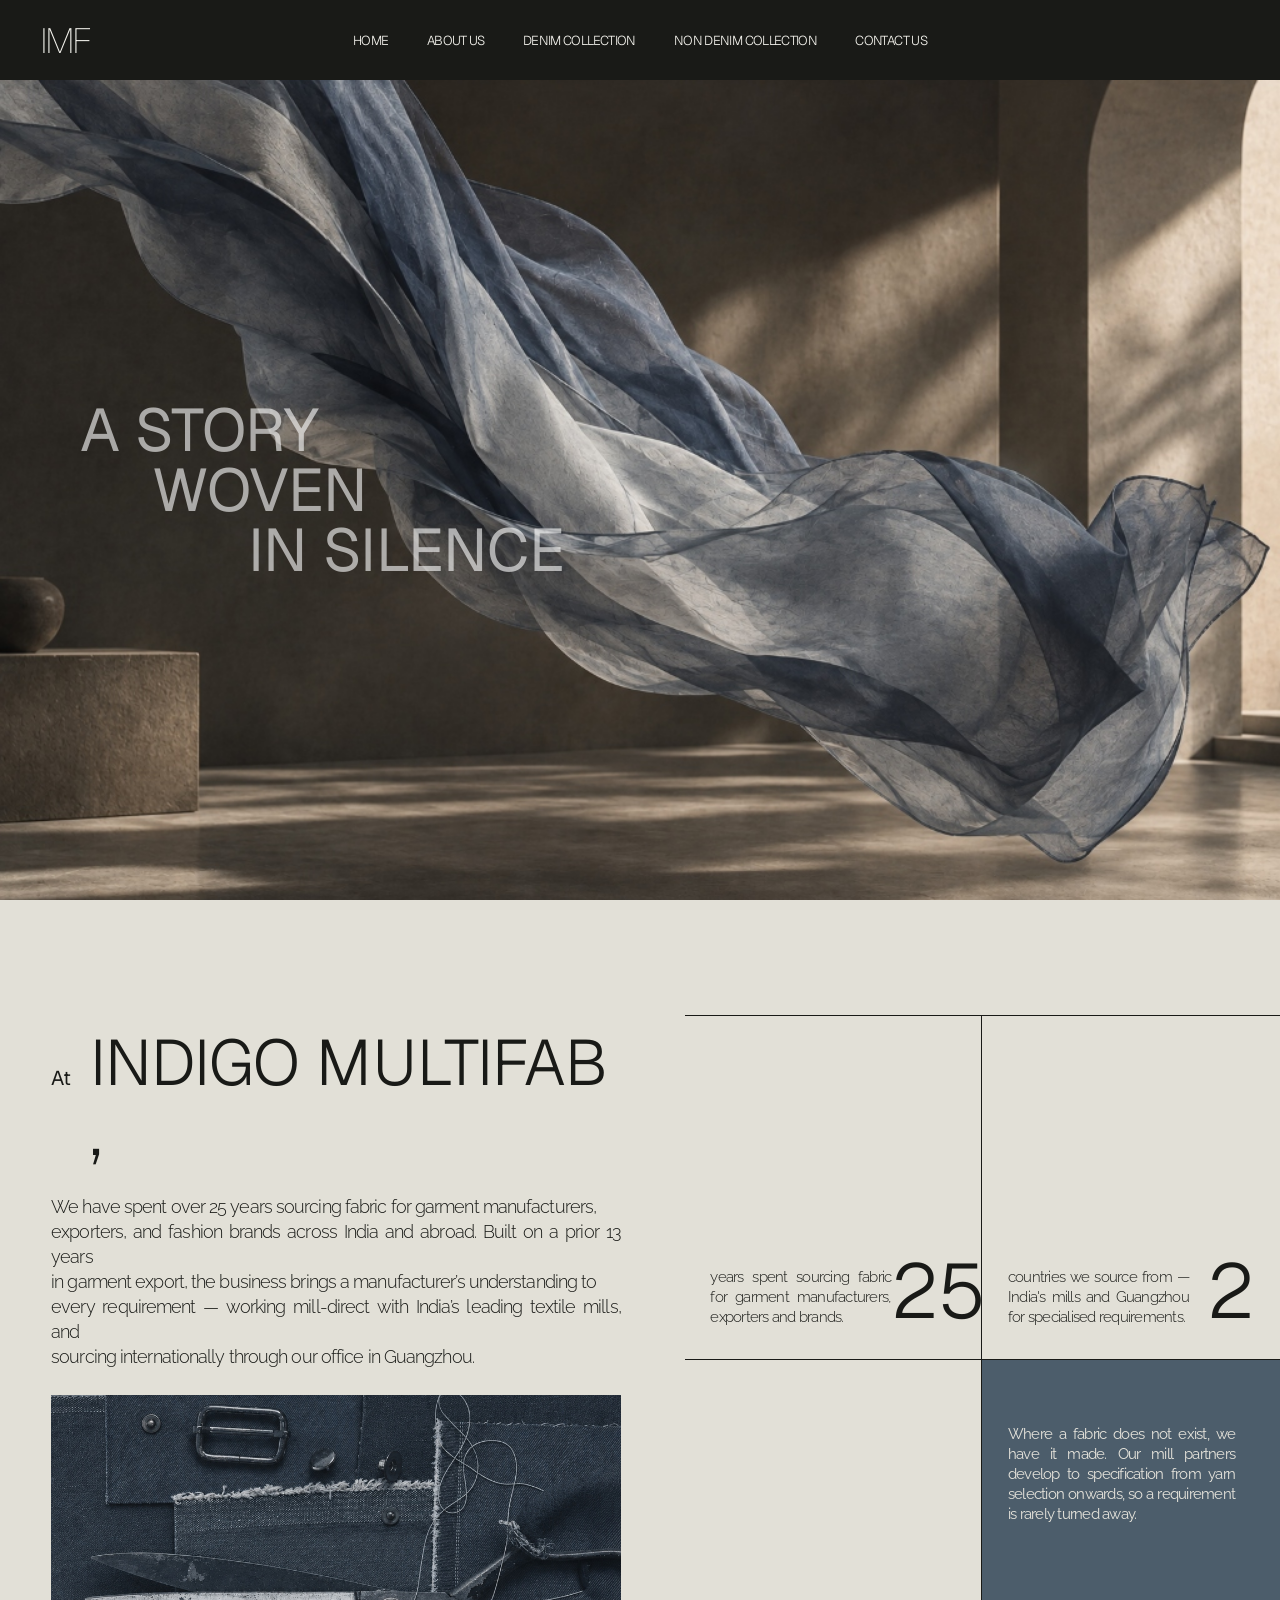
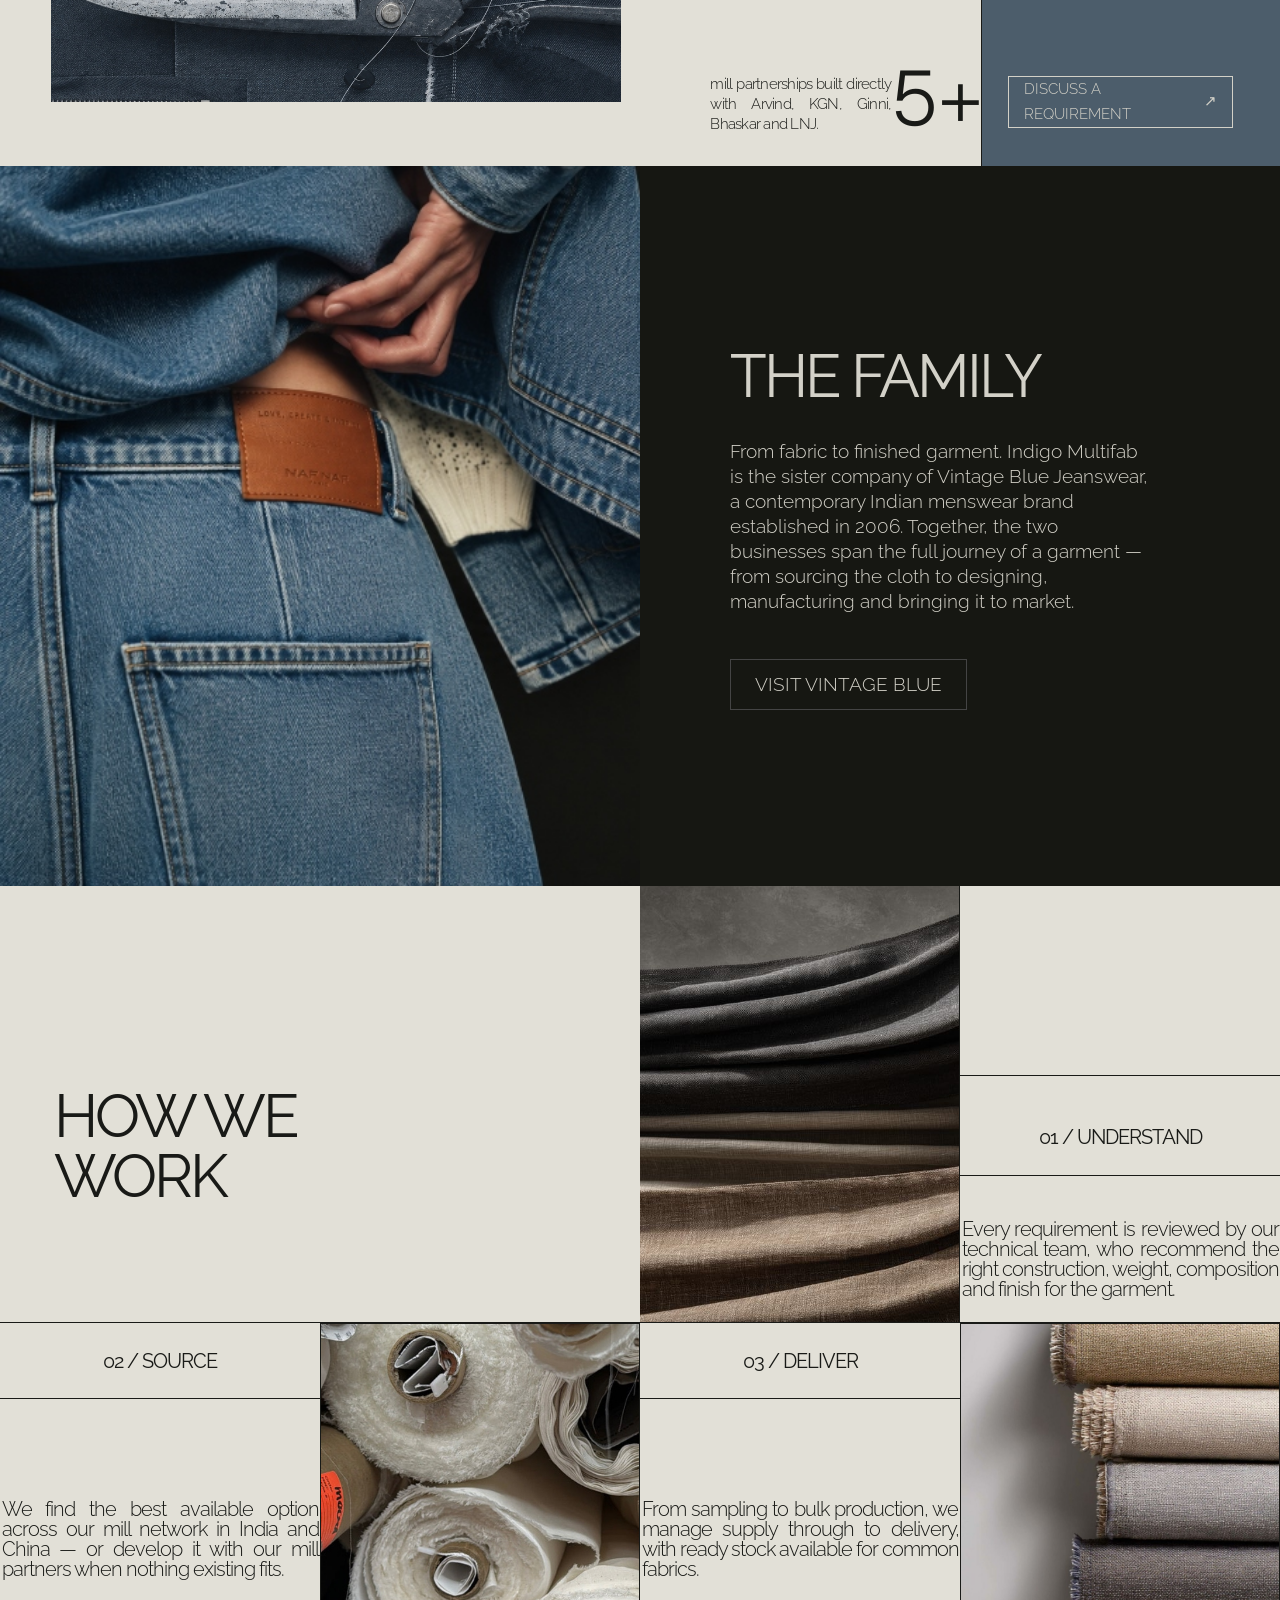
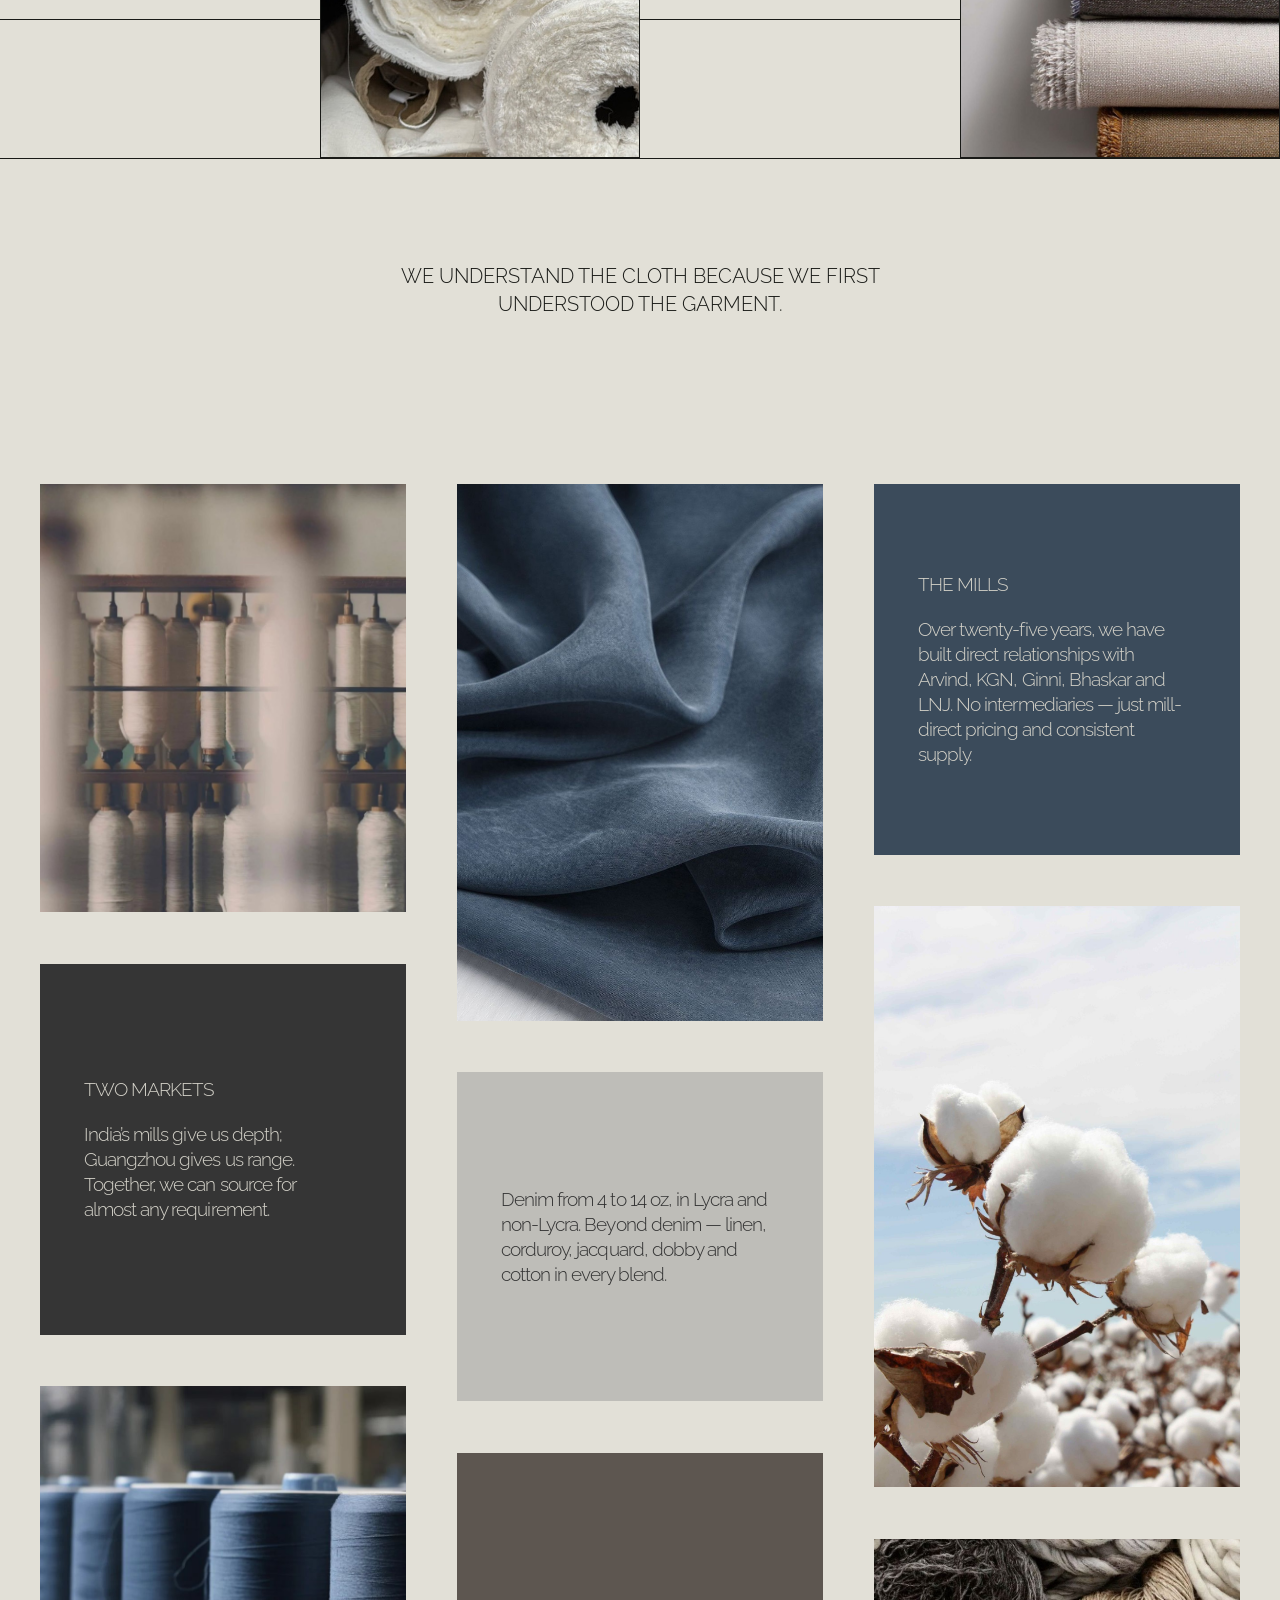
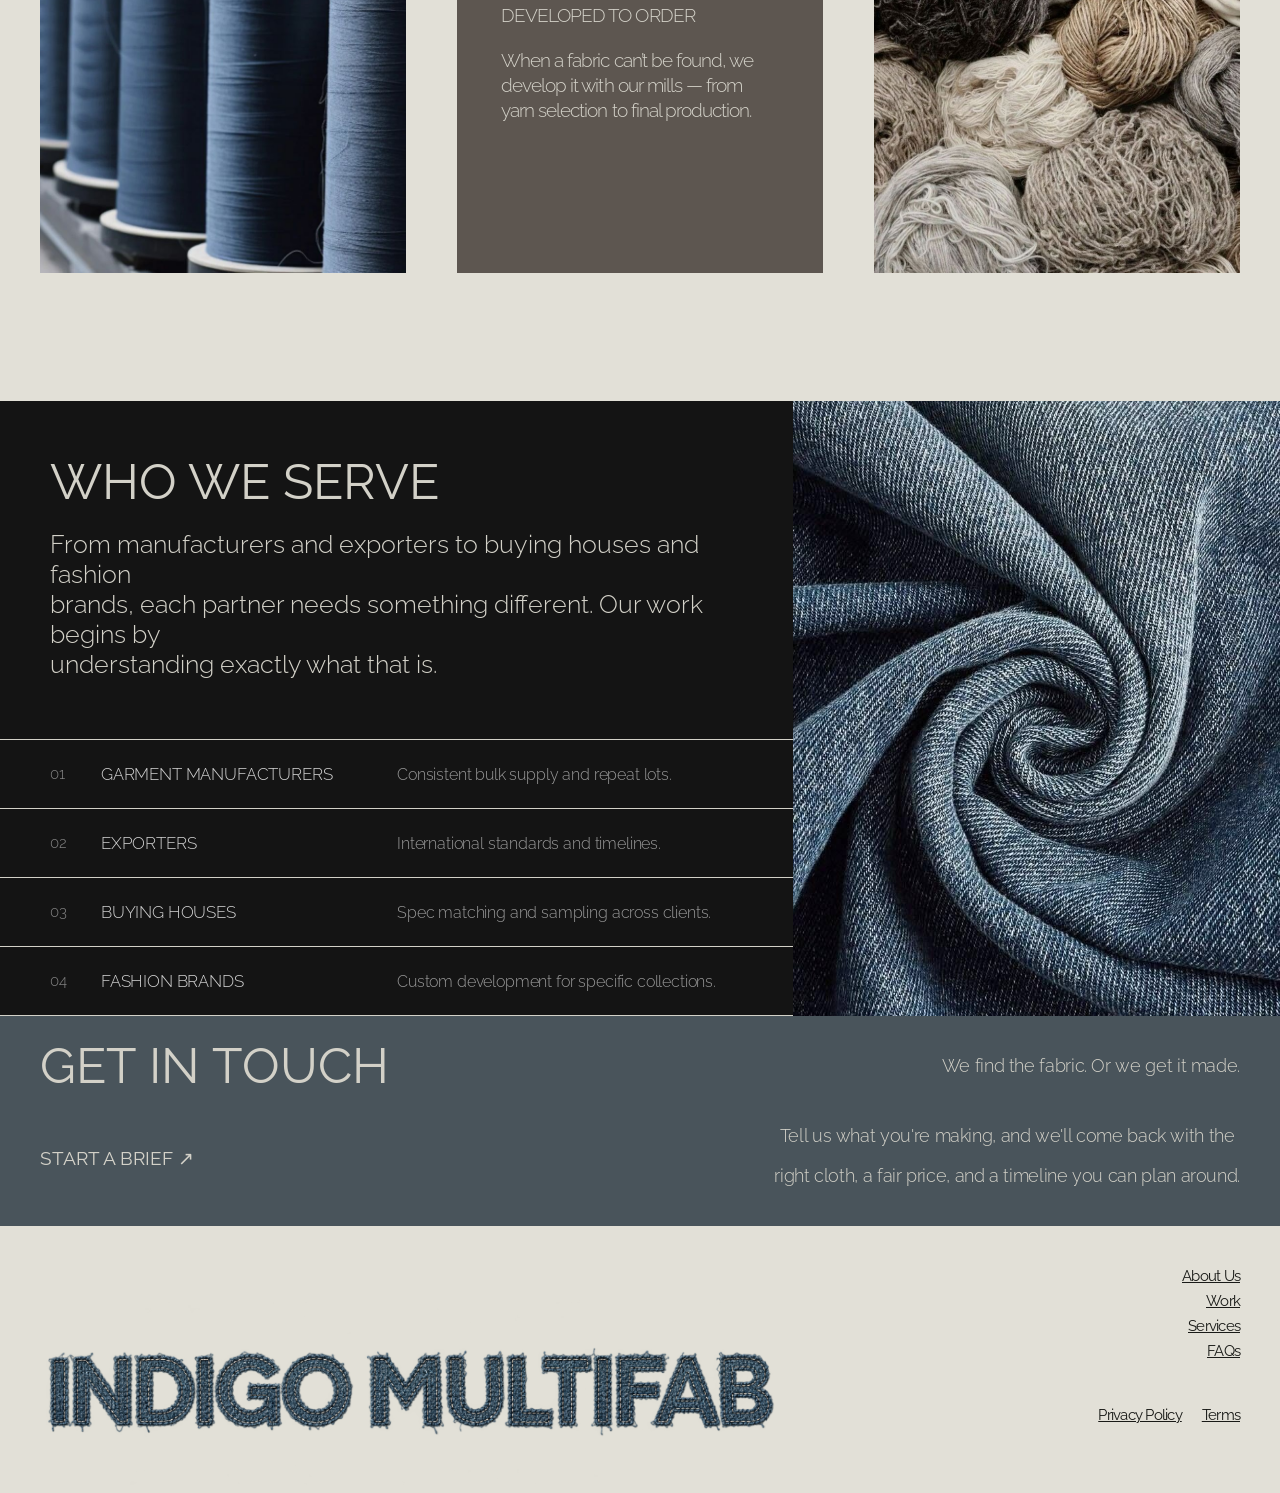
==== commit c7285aa1: "Update footer legal link positioning across all pages, update non-denim imagery and strip typography" ====
--- a/about.html
+++ b/about.html
@@ -1111,7 +1111,7 @@
       gap: 20px;
       align-items: flex-end;
       justify-content: flex-end;
-      padding-bottom: 40px;
+      padding-bottom: 68px;
     }
 
     /* Responsive */
@@ -1144,7 +1144,7 @@
       <a href="index.html">HOME</a>
       <a href="about.html" class="active">ABOUT US</a>
       <a href="denim.html" target="_blank" rel="noopener noreferrer">DENIM COLLECTION</a>
-      <a href="#">NON DENIM COLLECTION</a>
+      <a href="non-denim.html" target="_blank" rel="noopener noreferrer">NON DENIM COLLECTION</a>
       <a href="contact.html" target="_blank" rel="noopener noreferrer">CONTACT US</a>
     </nav>
   </header>
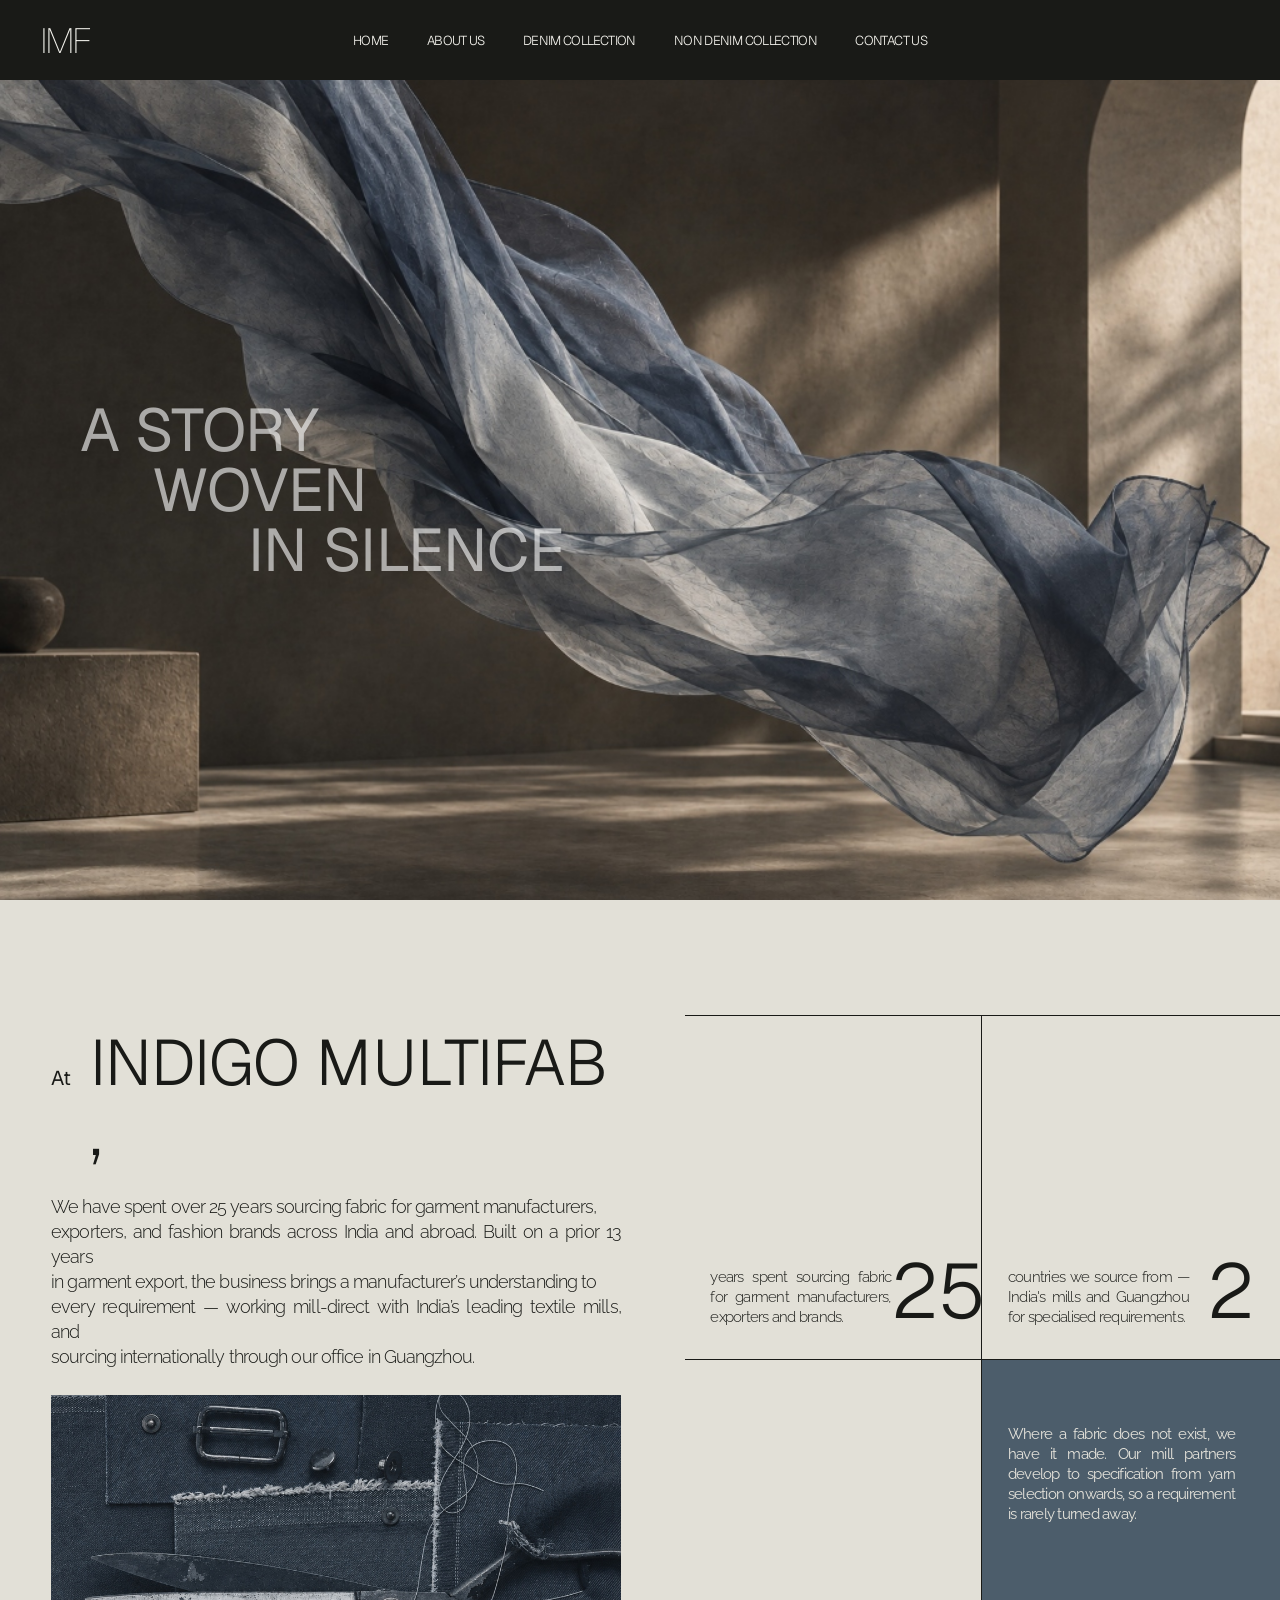
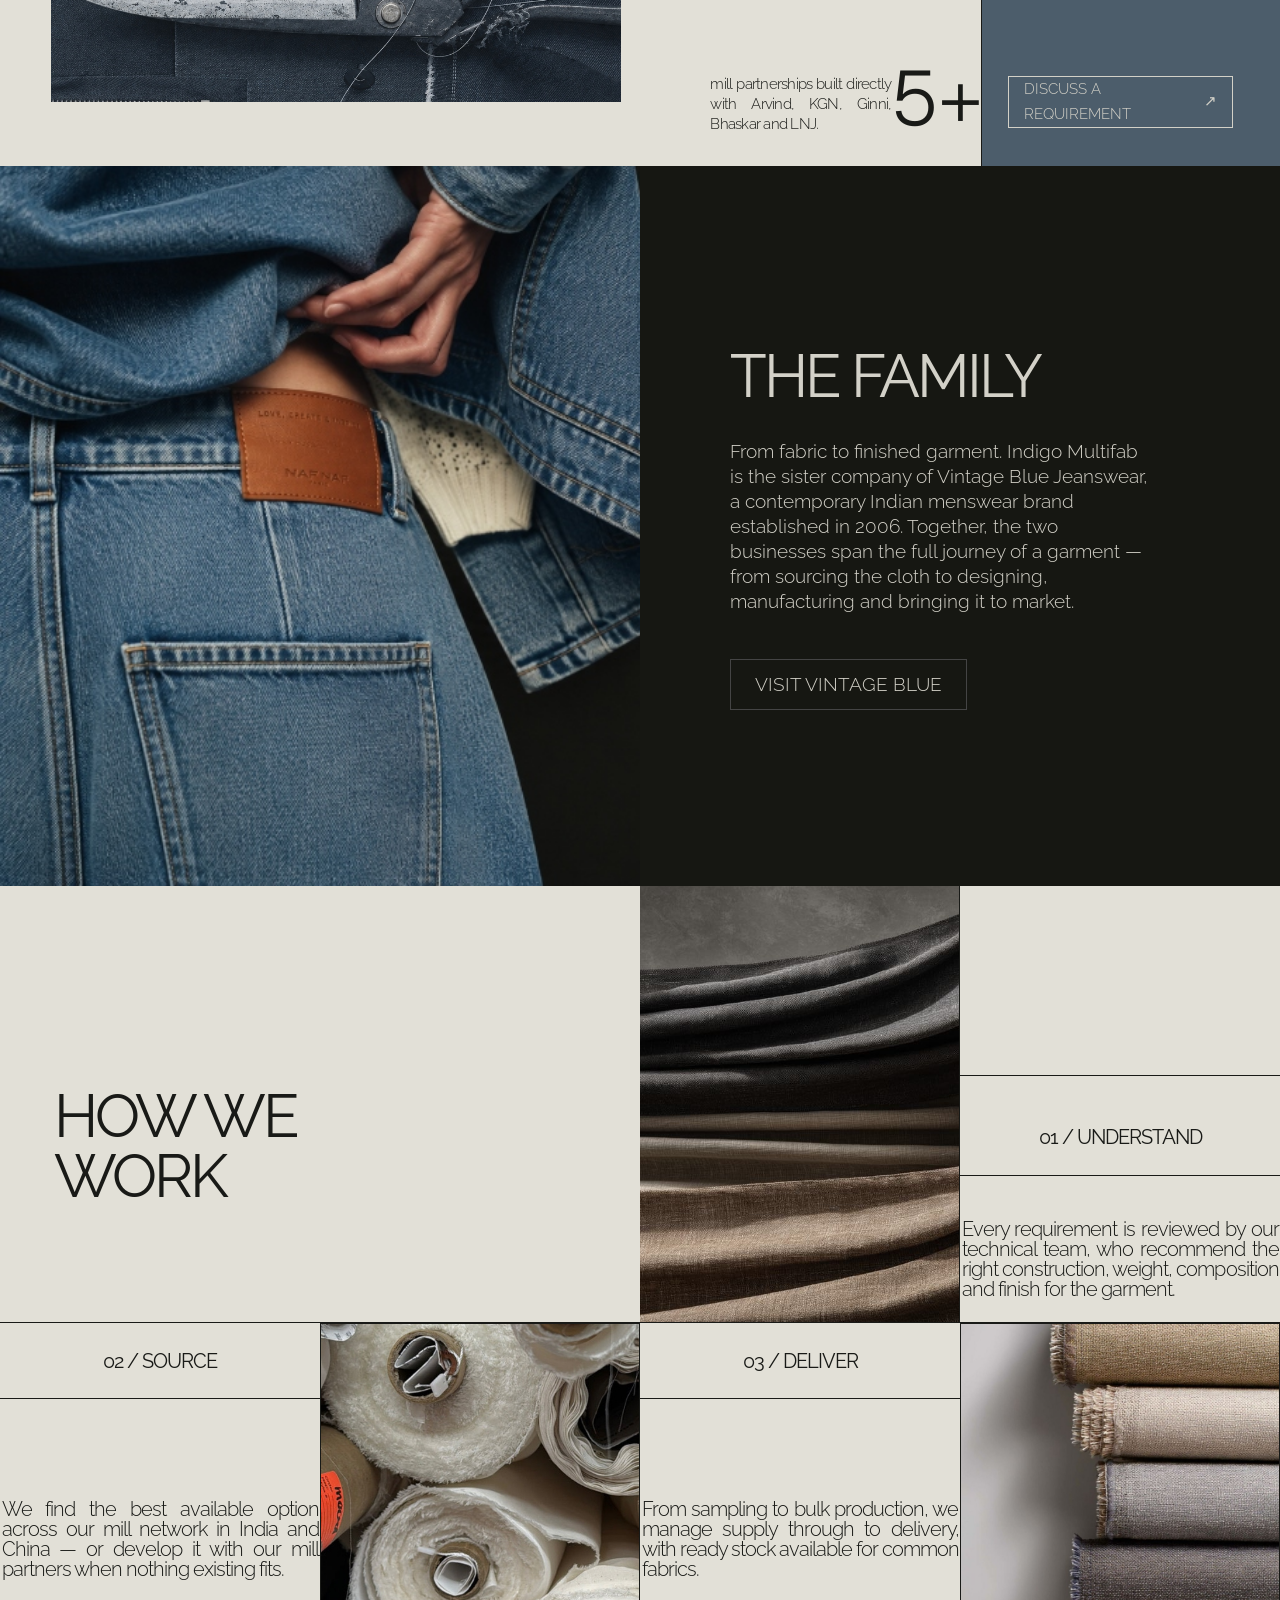
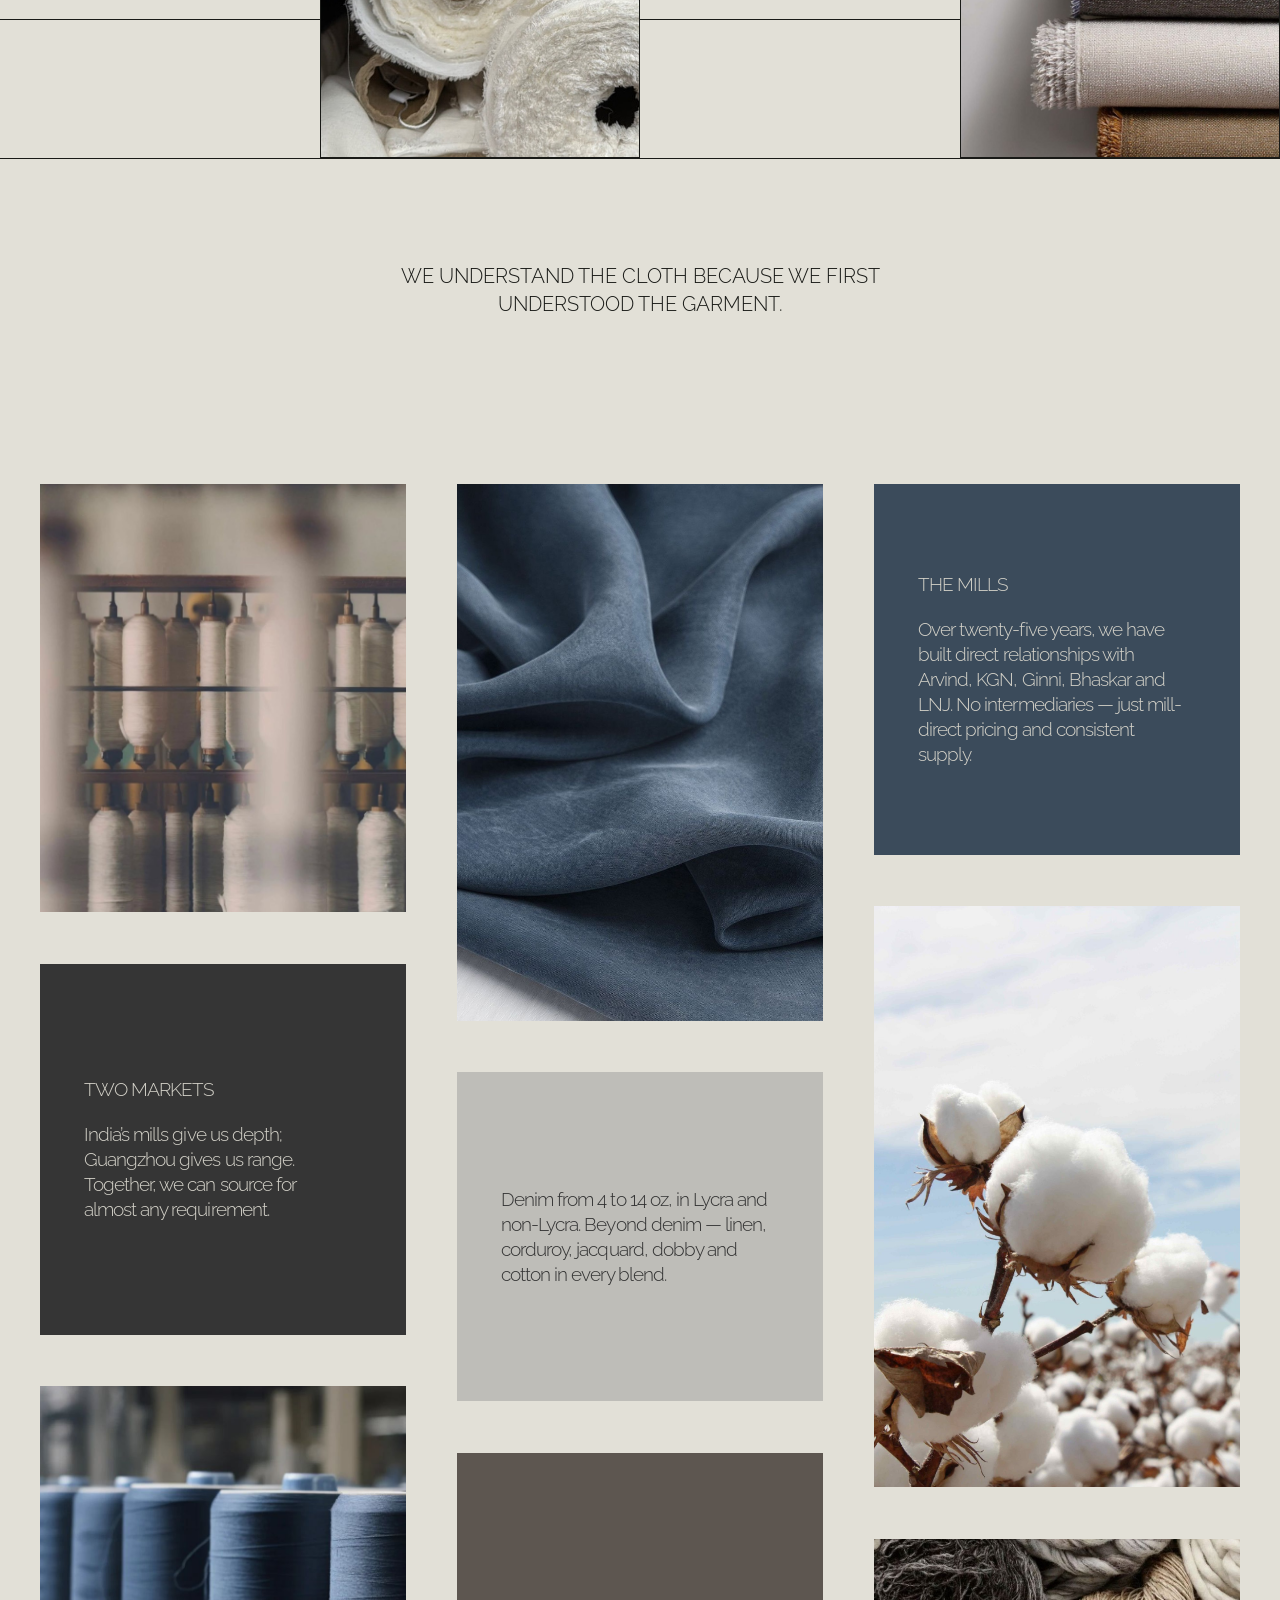
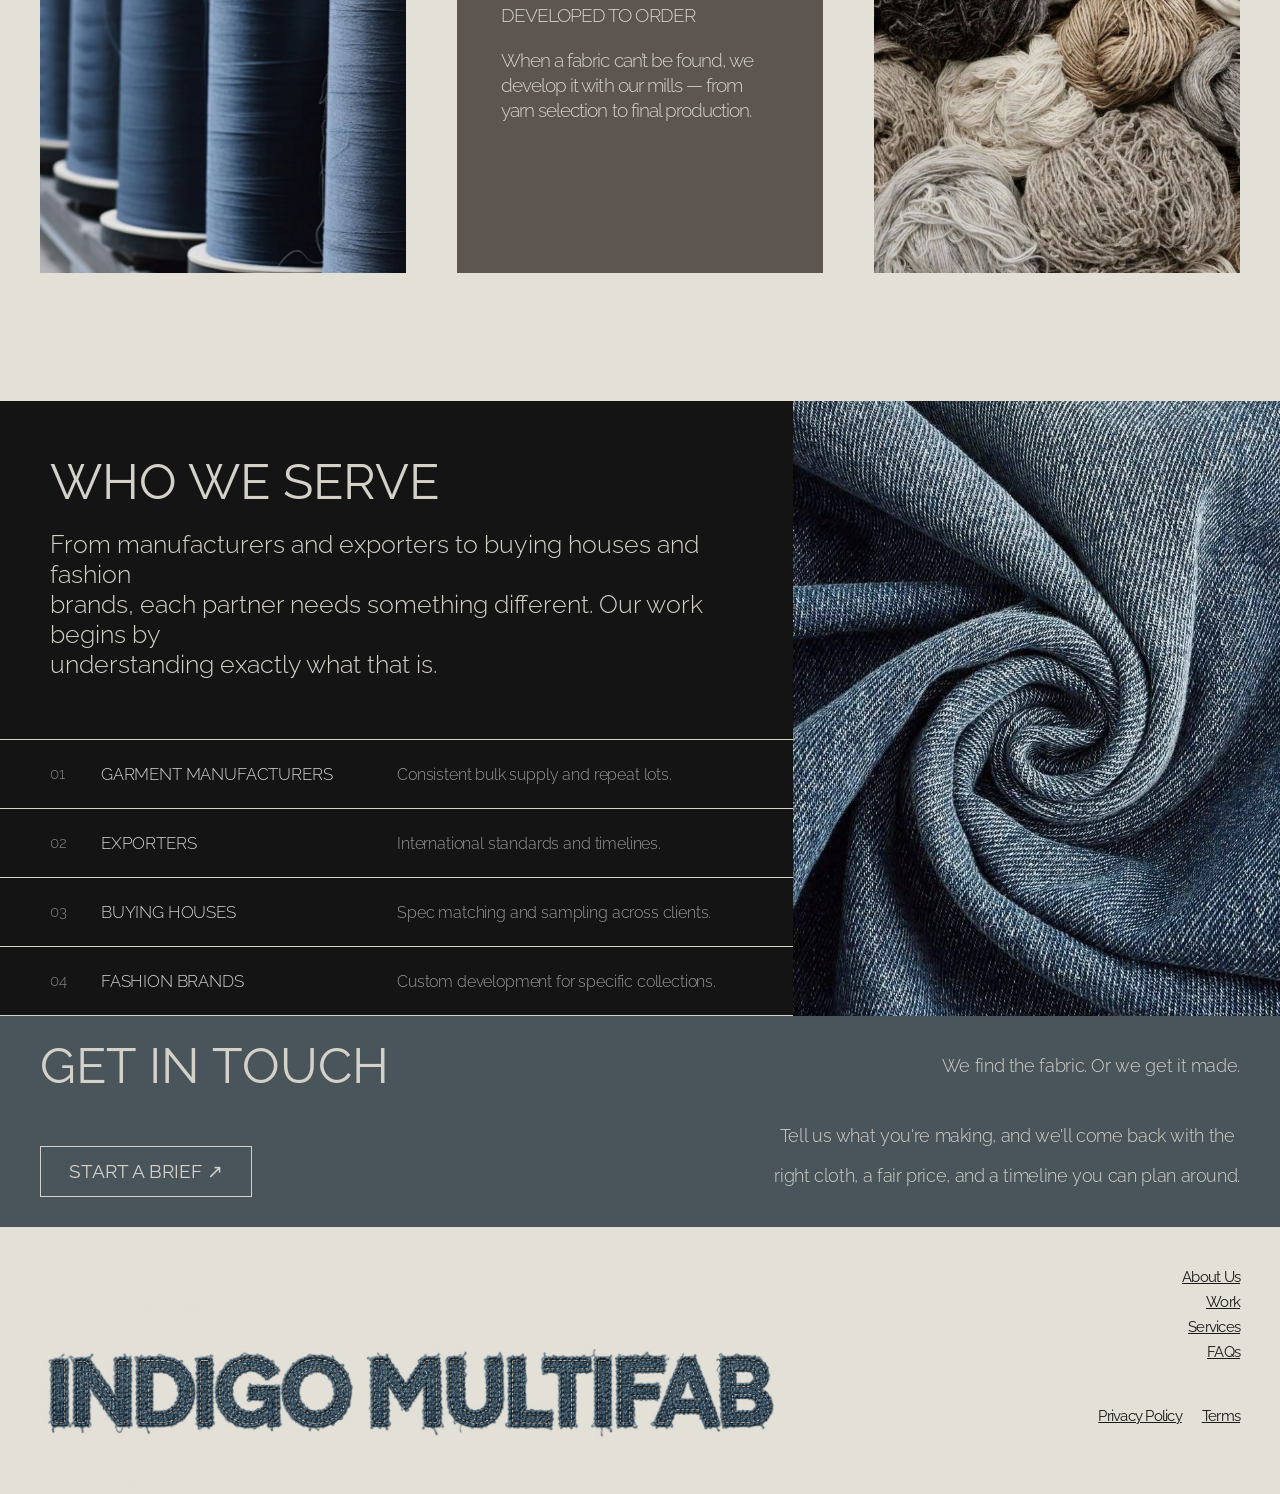
==== commit c205c5ec: "Add outline button styling and update rotated Jacquard and Cotton Blends imagery" ====
--- a/about.html
+++ b/about.html
@@ -1014,11 +1014,15 @@
       display: inline-flex;
       align-items: center;
       gap: 5px;
-      transition: color 0.3s ease;
+      border: 1px solid #D3D1C8;
+      padding: 12px 28px;
+      align-self: flex-start;
+      transition: color 0.3s ease, border-color 0.3s ease;
     }
     
     .contact-cta:hover {
       color: #FFF;
+      border-color: #FFF;
     }
 
     .contact-right {
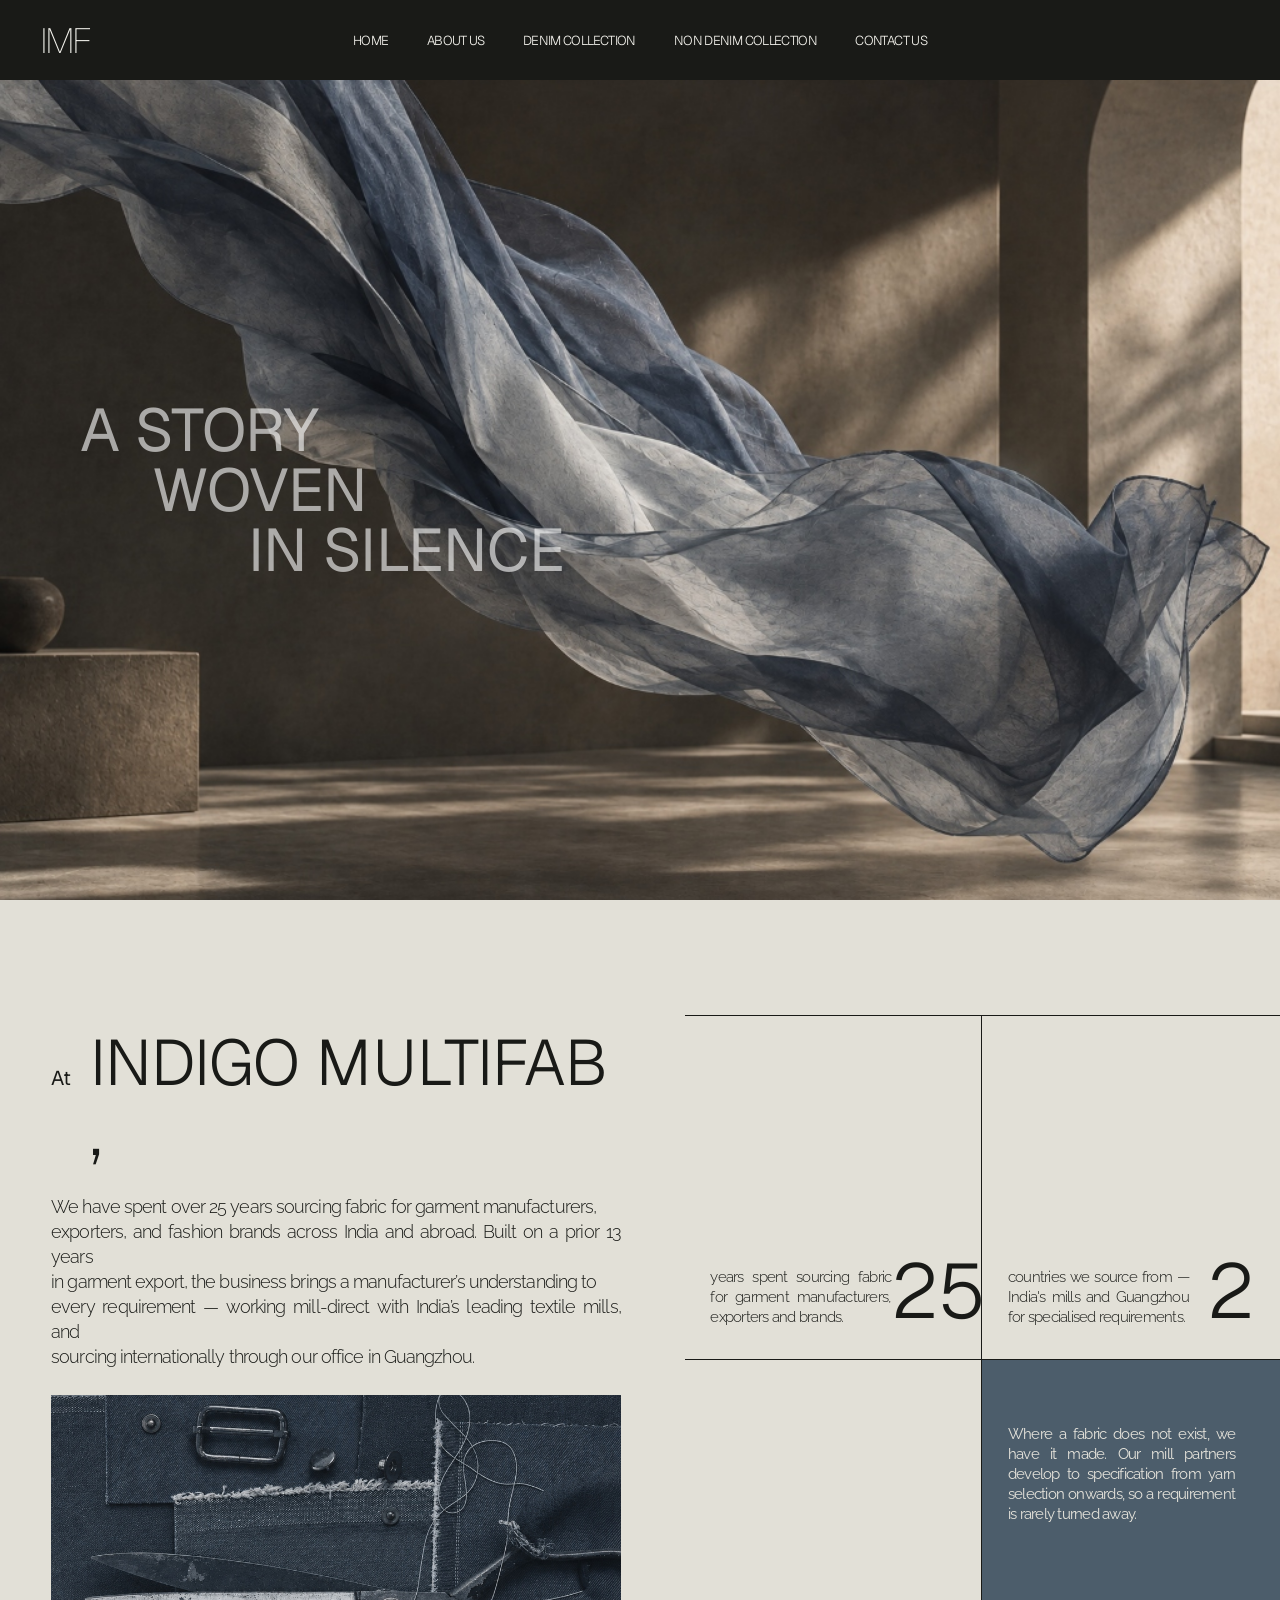
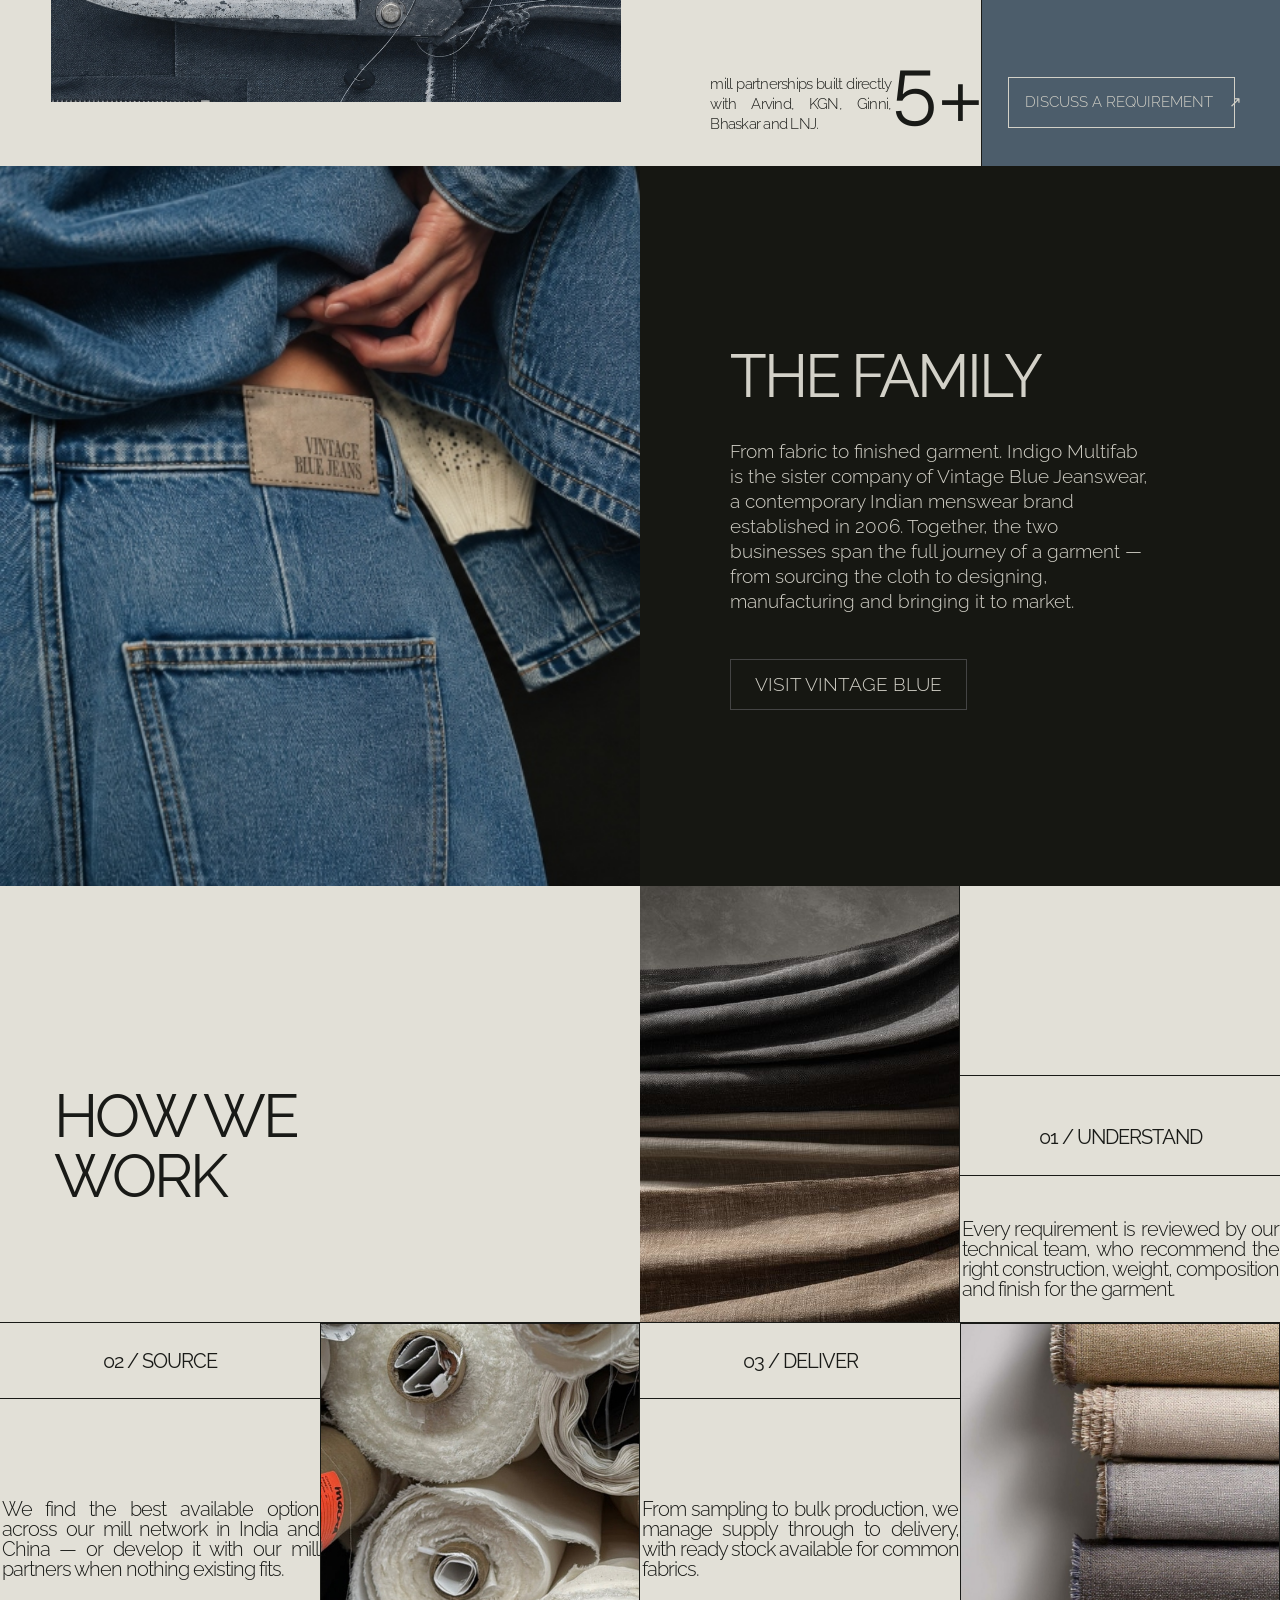
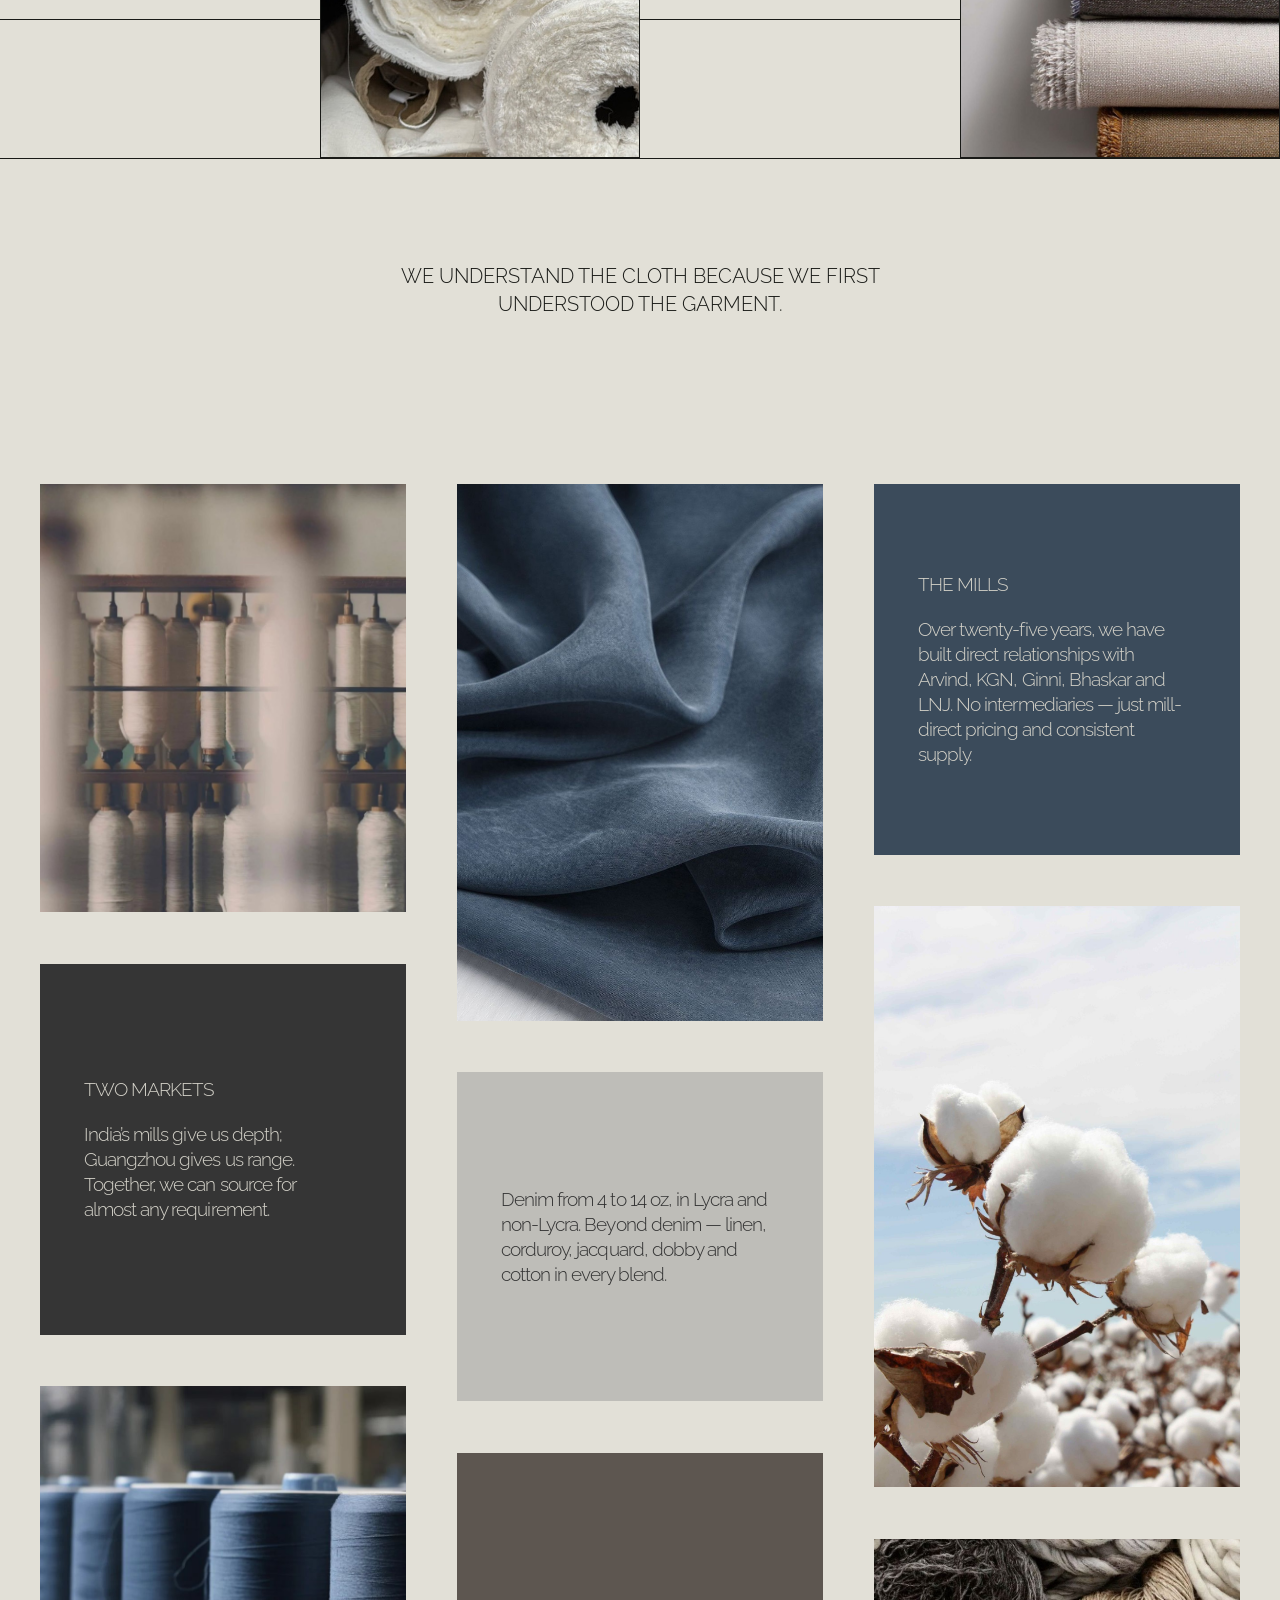
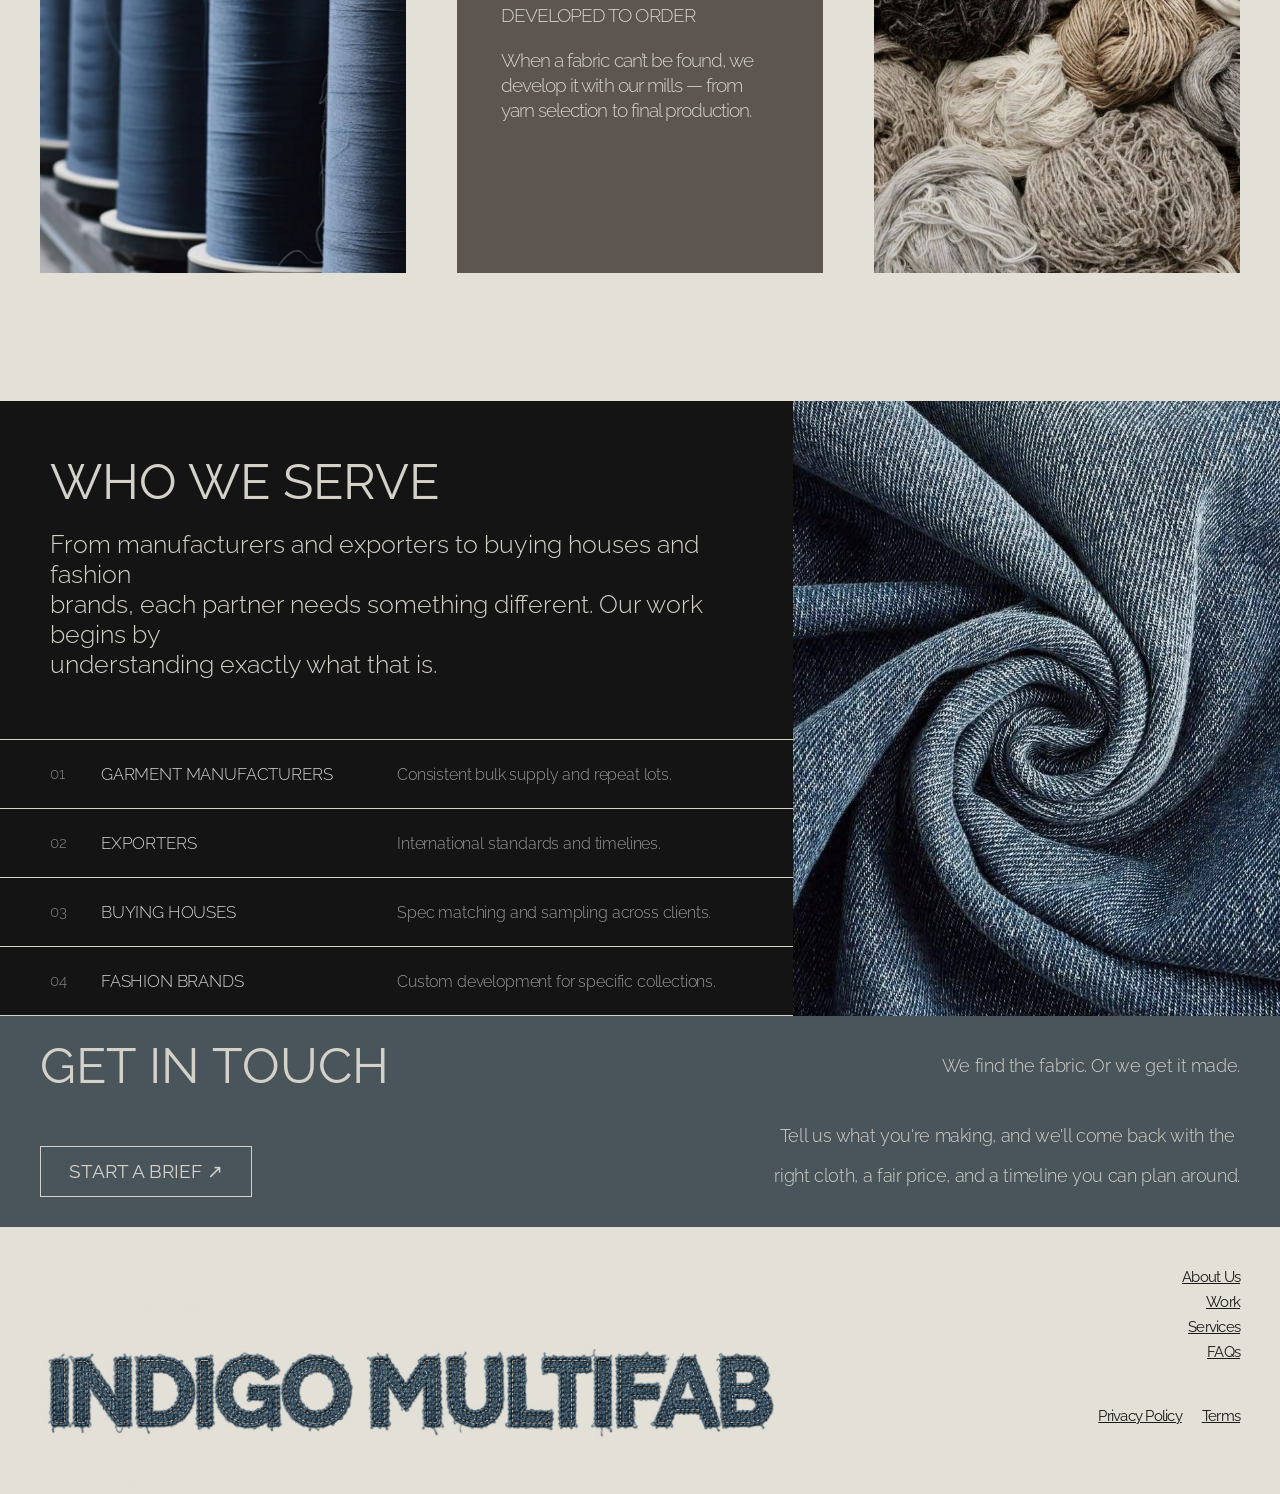
==== commit 9f4db1fd: "Update The Family section image to Vintage Blue Jeans and fix Discuss A Requirement button text wrap" ====
--- a/about.html
+++ b/about.html
@@ -356,10 +356,11 @@
     .blue-btn {
       display: inline-flex;
       align-items: center;
-      justify-content: flex-start;
-      padding-left: 15px;
-      max-width: 225px;
-      width: 100%;
+      justify-content: space-between;
+      gap: 16px;
+      padding: 0 16px;
+      width: fit-content;
+      max-width: 100%;
       min-height: 51px;
       height: auto;
       border: 0.5px solid #D3D1C8;
@@ -370,13 +371,14 @@
       font-size: 15px;
       line-height: 25px;
       letter-spacing: 0px;
+      white-space: nowrap;
       margin-top: auto;
       transition: all 0.3s ease;
       box-sizing: border-box;
     }
     .blue-btn span {
       margin-left: auto;
-      padding-right: 15px;
+      padding-right: 0;
     }
 
     /* RESPONSIVE FOR NEW SECTION */
@@ -1232,7 +1234,7 @@
   <!-- ===== THE FAMILY SECTION ===== -->
   <section class="family-section">
     <div class="family-image">
-      <img src="family-denim.jpg" alt="Denim garment details">
+      <img src="family-denim-vintage-blue.jpg?v=1" alt="Denim garment details">
     </div>
 
     <div class="family-content">
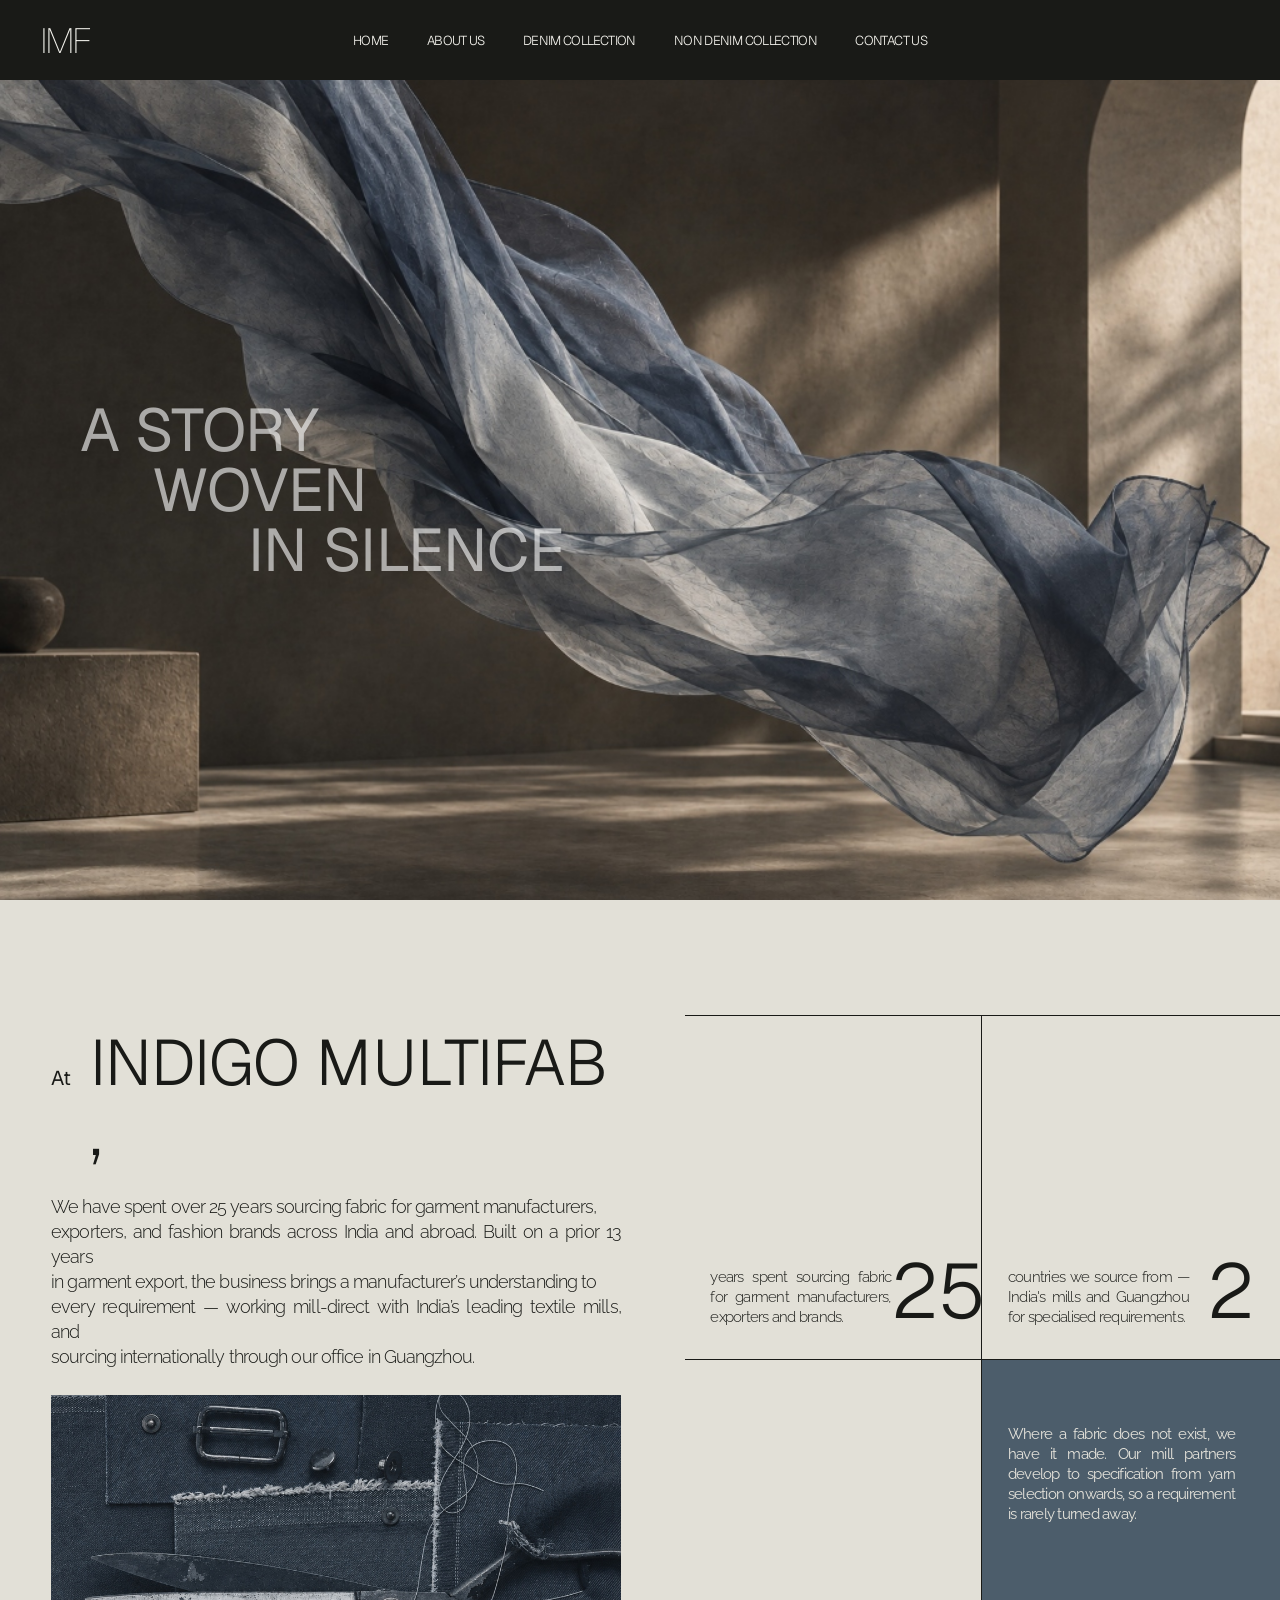
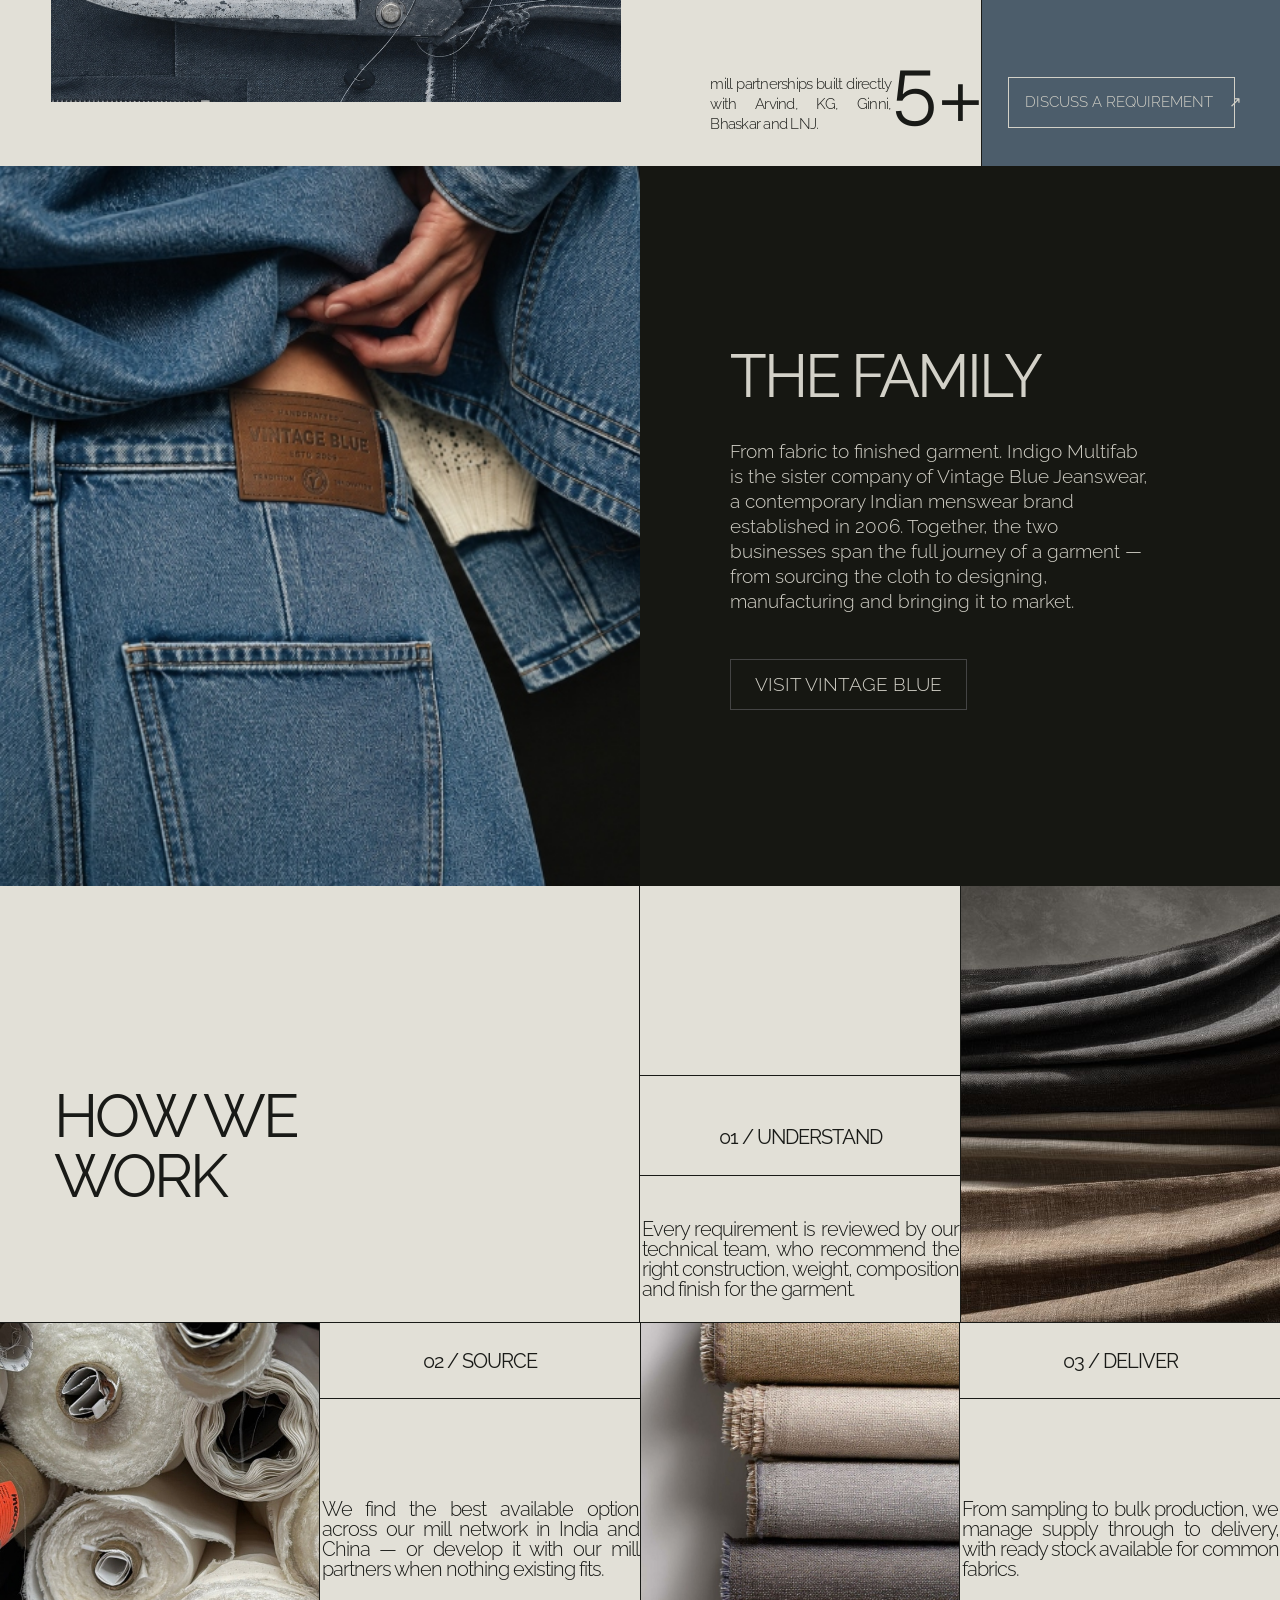
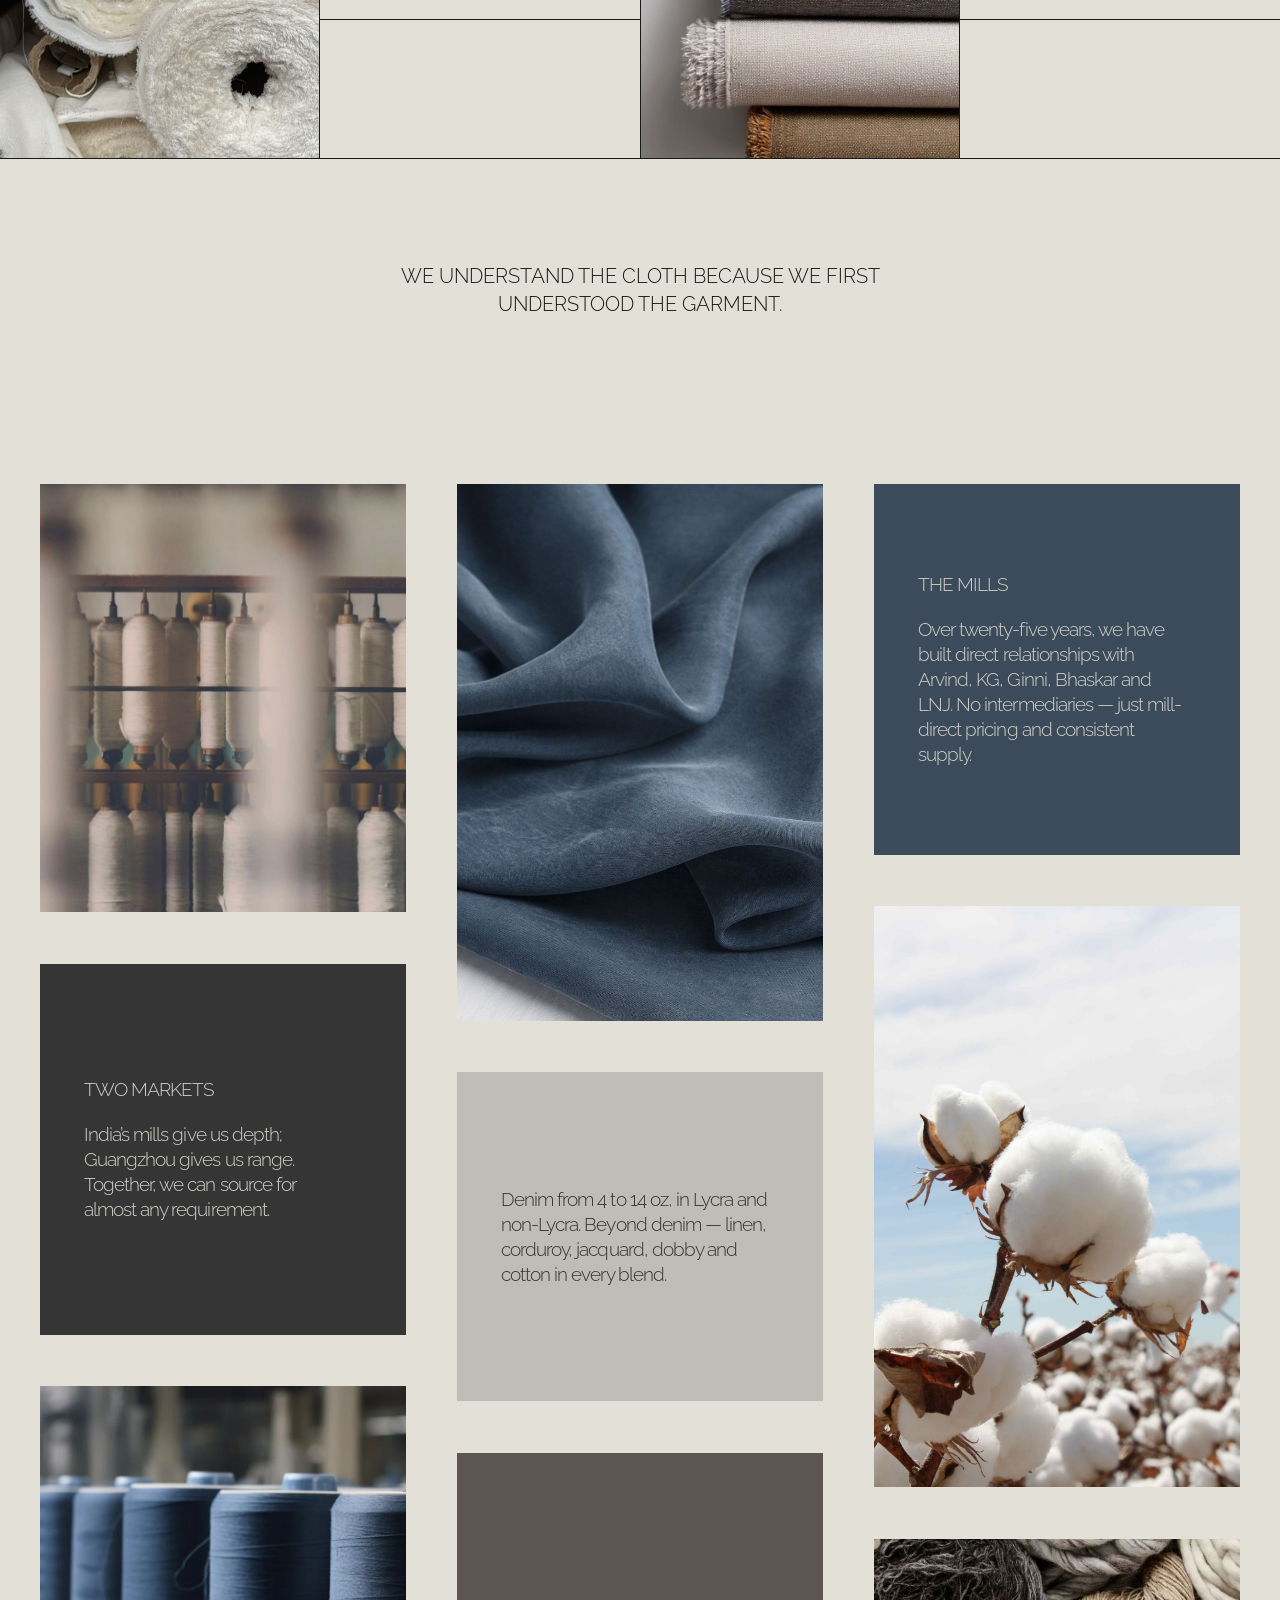
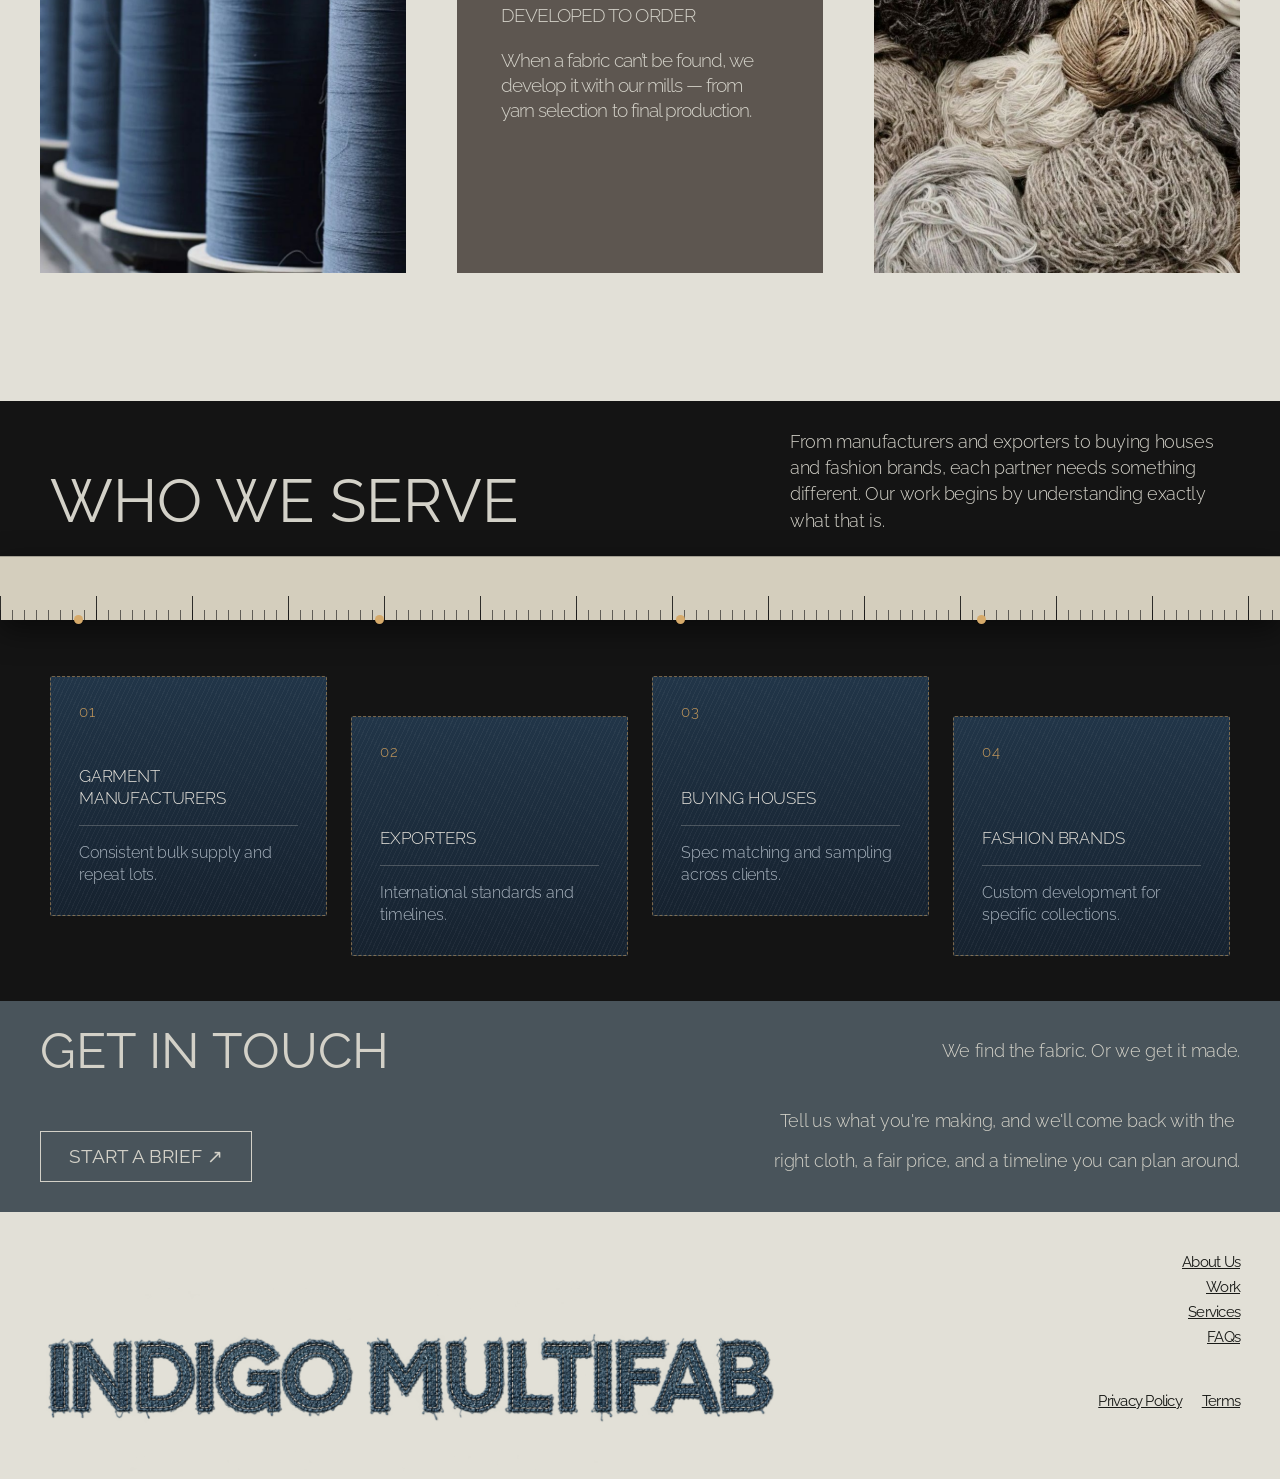
==== commit f238f432: "Redesign Who We Serve section, update denim weaves & blends, and polish content" ====
--- a/about.html
+++ b/about.html
@@ -534,7 +534,9 @@
   overflow: hidden;
 }
 
-.hww-title-cell { border-bottom: 1px solid #191A17;
+.hww-title-cell {
+  border-bottom: 1px solid #191A17;
+  border-right: 1px solid #191A17;
   grid-row: 1 / 4;
   grid-column: 1 / 3;
   padding-left: 54px;
@@ -553,9 +555,11 @@
   margin: 0;
 }
 
-.hww-drape-img { border-right: 1px solid #191A17; border-bottom: 1px solid #191A17;
+.hww-drape-img {
+  border-left: 1px solid #191A17;
+  border-bottom: 1px solid #191A17;
   grid-row: 1 / 4;
-  grid-column: 3 / 4;
+  grid-column: 4 / 5;
   height: 437px;
 }
 .hww-drape-img img {
@@ -565,14 +569,71 @@
   display: block;
 }
 
-.hww-spacer-tr { border-bottom: 1px solid #191A17;
+.hww-spacer-tr {
+  border-bottom: 1px solid #191A17;
   grid-row: 1 / 2;
-  grid-column: 4 / 5;
+  grid-column: 3 / 4;
   height: 190px;
 }
 
-.hww-understand-label { border-bottom: 1px solid #191A17;
+.hww-understand-label {
+  border-bottom: 1px solid #191A17;
   grid-row: 2 / 3;
+  grid-column: 3 / 4;
+  height: 76px;
+  display: flex;
+  align-items: center;
+  justify-content: center;
+  font-family: 'Raleway', sans-serif;
+  font-weight: 400;
+  font-size: 20px;
+  line-height: 1.6;
+  letter-spacing: -0.05em;
+  color: #191A17;
+}
+
+.hww-understand-text {
+  border-bottom: 1px solid #191A17;
+  grid-row: 3 / 4;
+  grid-column: 3 / 4;
+  display: flex;
+  align-items: flex-start;
+  justify-content: center;
+  padding-top: 20px;
+}
+
+.hww-source-label {
+  border-bottom: 1px solid #191A17;
+  grid-row: 4 / 5;
+  grid-column: 2 / 3;
+  height: 76px;
+  display: flex;
+  align-items: center;
+  justify-content: center;
+  font-family: 'Raleway', sans-serif;
+  font-weight: 400;
+  font-size: 20px;
+  line-height: 1.6;
+  letter-spacing: -0.05em;
+  color: #191A17;
+}
+
+.hww-rolls-img {
+  grid-row: 4 / 7;
+  grid-column: 1 / 2;
+  height: 435px;
+  border-right: 1px solid #191A17;
+}
+.hww-rolls-img img {
+  width: 100%;
+  height: 435px;
+  object-fit: cover;
+  display: block;
+}
+
+.hww-deliver-label {
+  border-bottom: 1px solid #191A17;
+  grid-row: 4 / 5;
   grid-column: 4 / 5;
   height: 76px;
   display: flex;
@@ -586,73 +647,23 @@
   color: #191A17;
 }
 
-.hww-understand-text { border-bottom: 1px solid #191A17;
-  grid-row: 3 / 4;
-  grid-column: 4 / 5;
-  display: flex;
-  align-items: flex-start;
-  justify-content: center;
-  padding-top: 20px;
-}
-
-.hww-source-label { border-bottom: 1px solid #191A17;
-  grid-row: 4 / 5;
-  grid-column: 1 / 2;
-  height: 76px;
-  display: flex;
-  align-items: center;
-  justify-content: center;
-  font-family: 'Raleway', sans-serif;
-  font-weight: 400;
-  font-size: 20px;
-  line-height: 1.6;
-  letter-spacing: -0.05em;
-  color: #191A17;
-}
-
-.hww-rolls-img {
+.hww-folded-img {
   grid-row: 4 / 7;
-  grid-column: 2 / 3;
+  grid-column: 3 / 4;
   height: 435px;
-    border: 1px solid #191A17;
-}
-.hww-rolls-img img {
-  width: 379px;
+  border-left: 1px solid #191A17;
+  border-right: 1px solid #191A17;
+}
+.hww-folded-img img {
+  width: 100%;
   height: 435px;
-    object-fit: cover;
-    display: block;
-  }
-
-.hww-deliver-label { border-bottom: 1px solid #191A17;
-  grid-row: 4 / 5;
-  grid-column: 3 / 4;
-  height: 76px;
-  display: flex;
-  align-items: center;
-  justify-content: center;
-  font-family: 'Raleway', sans-serif;
-  font-weight: 400;
-  font-size: 20px;
-  line-height: 1.6;
-  letter-spacing: -0.05em;
-  color: #191A17;
-}
-
-.hww-folded-img { border: 1px solid #191A17;
-  grid-row: 4 / 7;
-  grid-column: 4 / 5;
-  height: 435px;
-}
-.hww-folded-img img {
-  width: 379px;
-  height: 435px;
-    object-fit: cover;
-    display: block;
-  }
+  object-fit: cover;
+  display: block;
+}
 
 .hww-source-text {
   grid-row: 5 / 6;
-  grid-column: 1 / 2;
+  grid-column: 2 / 3;
   display: flex;
   align-items: flex-start;
   justify-content: center;
@@ -664,7 +675,7 @@
 
 .hww-deliver-text {
   grid-row: 5 / 6;
-  grid-column: 3 / 4;
+  grid-column: 4 / 5;
   display: flex;
   align-items: flex-start;
   justify-content: center;
@@ -691,12 +702,12 @@
 
 .hww-spacer-bl {
   grid-row: 6 / 7;
-  grid-column: 1 / 2;
+  grid-column: 2 / 3;
 }
 
 .hww-spacer-bm {
   grid-row: 6 / 7;
-  grid-column: 3 / 4;
+  grid-column: 4 / 5;
 }
 
 @media (max-width: 900px) {
@@ -878,102 +889,234 @@
 
     /* ===== WHO WE SERVE SECTION ===== */
     .wws-section {
-      display: flex;
+      display: block;
       background-color: #141414;
-    }
-    
-    .wws-left {
-      flex: 1;
+      width: 100%;
+      position: relative;
+      padding-top: 28px;
+      padding-bottom: 45px;
+      box-sizing: border-box;
+      height: auto;
+      min-height: 555px;
+      overflow: hidden;
+    }
+
+    .wws-header-row {
+      display: flex;
+      justify-content: space-between;
+      align-items: flex-end;
+      gap: 32px;
+      padding: 0 50px;
+      margin-bottom: 22px;
+    }
+
+    .wws-title {
+      font-family: 'Raleway', sans-serif;
+      font-size: 60px;
+      font-weight: 400;
+      color: #D3D1C8;
+      text-transform: uppercase;
+      letter-spacing: 0px;
+      line-height: 1.1;
+      margin: 0;
+      flex-shrink: 0;
+    }
+
+    .wws-intro {
+      font-family: 'Raleway', sans-serif;
+      font-size: 18px;
+      font-weight: 300;
+      color: #D3D1C8;
+      line-height: 1.45;
+      letter-spacing: -0.02em;
+      max-width: 440px;
+      margin: 0;
+      text-align: left;
+    }
+
+    .wws-tape {
+      width: 100%;
+      height: 64px;
+      background-color: #d4cebd;
+      box-shadow: 0 10px 30px rgba(0, 0, 0, 0.5);
+      border-top: 1px solid rgba(18, 18, 18, 0.25);
+      background-image:
+        repeating-linear-gradient(90deg, rgba(18, 18, 18, 0.85) 0 1px, transparent 1px 96px),
+        repeating-linear-gradient(90deg, rgba(18, 18, 18, 0.6) 0 1px, transparent 1px 12px);
+      background-size:
+        100% 24px,
+        100% 10px;
+      background-position:
+        bottom left,
+        bottom left;
+      background-repeat:
+        no-repeat,
+        no-repeat;
+      position: relative;
+      z-index: 1;
+      box-sizing: border-box;
+    }
+
+    .wws-items-row {
+      display: grid;
+      grid-template-columns: repeat(4, 1fr);
+      gap: 24px;
+      padding: 0 50px;
+      position: relative;
+      z-index: 2;
+    }
+
+    .wws-item,
+    .imf-item {
       display: flex;
       flex-direction: column;
-      padding: 51px 0 0 0;
-    }
-    
-    .wws-top {
-      margin-bottom: 60px;
-      padding: 0 50px;
-    }
-    
-    .wws-title {
-      font-family: 'Raleway', sans-serif;
-      font-size: clamp(28px, 4vw, 50px);
-      font-weight: 400;
-      font-style: normal;
-      color: #D3D1C8;
-      letter-spacing: 0px;
-      text-transform: uppercase;
-      margin: 0 0 18px 0;
-    }
-    
-    .wws-intro {
-      font-family: 'Raleway', sans-serif;
-      font-size: clamp(16px, 2vw, 25px);
-      font-weight: 300;
-      font-style: normal;
-      color: #D3D1C8;
-      line-height: 30px;
-      letter-spacing: 0px;
-    }
-    
-    .wws-list {
+      position: relative;
+      transform-origin: 28px 0;
+      z-index: 2;
+      opacity: 0;
+    }
+
+    .wws-section.is-visible .imf-item {
+      animation: imf-swing 1.5s cubic-bezier(0.2, 0.8, 0.2, 1) both;
+      animation-delay: var(--d, 0s);
+    }
+
+    .imf-item:nth-child(1) { --d: 0.15s; }
+    .imf-item:nth-child(2) { --d: 0.3s; }
+    .imf-item:nth-child(3) { --d: 0.45s; }
+    .imf-item:nth-child(4) { --d: 0.6s; }
+
+    .imf-pin {
+      position: absolute;
+      left: 24px;
+      top: -5px;
+      width: 9px;
+      height: 9px;
+      border-radius: 50%;
+      background: #d6aa6a;
+      z-index: 2;
+      pointer-events: none;
+    }
+
+    .wws-stitch,
+    .imf-thread {
+      width: 0;
+      height: 56px;
+      margin-left: 28px;
+      border-left: 1px dashed #c79a5b;
+      flex-shrink: 0;
+      clip-path: inset(0 0 100% 0);
+    }
+
+    .wws-section.is-visible .imf-thread {
+      animation: imf-thread 0.7s ease-out both;
+      animation-delay: calc(var(--d, 0s) + 0.1s);
+    }
+
+    .wws-item:nth-child(even) .wws-stitch,
+    .imf-item:nth-child(even) .imf-thread {
+      height: 96px;
+    }
+
+    .wws-card {
+      min-height: 240px;
+      padding: 28px;
       display: flex;
       flex-direction: column;
-    }
-    
-    .wws-item {
-      display: grid;
-      grid-template-columns: 35px minmax(100px, 280px) 1fr;
-      align-items: center;
-      padding: 24px 50px;
-      border-top: 1px solid #D3D1C8;
-      gap: 16px;
-    }
-    
-    .wws-item:last-child {
-      border-bottom: 1px solid #D3D1C8;
-      margin-bottom: 0;
-    }
-    
+      border: 1px dashed rgba(199, 154, 91, 0.55);
+      border-radius: 2px;
+      background:
+        repeating-linear-gradient(115deg, rgba(255, 255, 255, 0.045) 0 1px, transparent 1px 4px),
+        linear-gradient(180deg, #213548, #16222f);
+      transition: transform 0.45s ease, border-color 0.45s ease;
+      cursor: pointer;
+      box-sizing: border-box;
+    }
+
+    .wws-card:hover {
+      transform: translateY(-10px);
+      border-color: rgba(214, 170, 106, 0.95);
+    }
+
     .wws-num {
       font-family: 'Raleway', sans-serif;
       font-size: 15px;
       font-weight: 300;
-      color: #888888;
-      letter-spacing: 0px;
-    }
-    
+      color: #c79a5b;
+      letter-spacing: 0.08em;
+      line-height: 1;
+      margin-bottom: auto;
+    }
+
+    .wws-card-body {
+      display: flex;
+      flex-direction: column;
+      margin-top: auto;
+    }
+
     .wws-label {
       font-family: 'Raleway', sans-serif;
       font-size: 17px;
       font-weight: 300;
-      color: #D1D1D1;
+      color: #e4e1da;
+      text-transform: uppercase;
       letter-spacing: -0.01em;
-      text-transform: uppercase;
-    }
-    
+      line-height: 1.3;
+    }
+
     .wws-desc {
       font-family: 'Raleway', sans-serif;
       font-size: 16px;
       font-weight: 300;
-      color: #999999;
+      color: #a9b4bf;
       letter-spacing: -0.01em;
-    }
-    
-    .wws-right {
-      flex: 1 1 487px; min-width: 0;
-      max-width: 487px; width: 100%;
-      overflow: hidden;
-      position: relative;
-    }
-    
-    .wws-right img {
-      position: absolute;
-      top: 0;
-      left: 0;
-      width: 100%;
-      height: 100%;
-      object-fit: cover;
-      display: block;
+      line-height: 1.4;
+      margin-top: 16px;
+      padding-top: 16px;
+      border-top: 1px solid rgba(217, 214, 207, 0.25);
+    }
+
+    @keyframes imf-swing {
+      0% {
+        opacity: 0;
+        transform: translateY(-26px) rotate(-6deg);
+      }
+      30% {
+        opacity: 1;
+      }
+      55% {
+        transform: translateY(0) rotate(2.4deg);
+      }
+      76% {
+        transform: rotate(-1deg);
+      }
+      100% {
+        opacity: 1;
+        transform: none;
+      }
+    }
+
+    @keyframes imf-thread {
+      from {
+        clip-path: inset(0 0 100% 0);
+      }
+      to {
+        clip-path: inset(0 0 0 0);
+      }
+    }
+
+    @media (prefers-reduced-motion: reduce) {
+      .wws-item,
+      .imf-item {
+        opacity: 1 !important;
+        transform: none !important;
+        animation: none !important;
+      }
+      .wws-stitch,
+      .imf-thread {
+        clip-path: inset(0 0 0 0) !important;
+        animation: none !important;
+      }
     }
 
     /* ===== GET IN TOUCH SECTION ===== */
@@ -1122,15 +1265,27 @@
 
     /* Responsive */
     @media (max-width: 900px) {
-      .wws-section { flex-direction: column; height: auto; }
-      .wws-right { width: 100%; height: 60vw; flex: none; }
-      .wws-top { padding: 40px 20px 20px 20px; margin-bottom: 30px; }
-      .wws-item {
-        grid-template-columns: 35px 1fr;
-        grid-template-rows: auto auto;
-        padding: 20px;
-      }
-      .wws-desc { grid-column: 2; margin-top: 5px; }
+      .wws-section {
+        height: auto !important;
+        padding-bottom: 50px;
+      }
+      .wws-header-row {
+        flex-direction: column;
+        align-items: flex-start;
+        gap: 16px;
+        padding: 0 24px;
+      }
+      .wws-title {
+        font-size: clamp(32px, 6vw, 48px);
+      }
+      .wws-items-row {
+        grid-template-columns: repeat(2, 1fr);
+        padding: 0 24px;
+      }
+      .wws-item:nth-child(even) .wws-stitch,
+      .imf-item:nth-child(even) .imf-thread {
+        height: 56px;
+      }
       
       .contact-section { flex-direction: column; align-items: flex-start; gap: 50px; }
       .contact-right { align-items: flex-start; text-align: left; }
@@ -1212,7 +1367,7 @@
     <div class="metric-box metric-5">
       <div class="metric-text">
         mill partnerships built
-        directly with Arvind, KGN,
+        directly with Arvind, KG,
         Ginni, Bhaskar and LNJ.
       </div>
       <div class="metric-num">5+</div>
@@ -1234,7 +1389,7 @@
   <!-- ===== THE FAMILY SECTION ===== -->
   <section class="family-section">
     <div class="family-image">
-      <img src="family-denim-vintage-blue.jpg?v=1" alt="Denim garment details">
+      <img src="family-denim-vintage-blue.jpg?v=2" alt="Denim garment details">
     </div>
 
     <div class="family-content">
@@ -1257,29 +1412,28 @@
       <!-- Col 1-2, rows 1-3: title --><div class="hww-title-cell">
         <h2>HOW WE<br>WORK</h2>
       </div>
-      <!-- Col 3, rows 1-3: draped fabric image --><div class="hww-drape-img">
+      <!-- Col 3, row 1: empty spacer --><div class="hww-spacer-tr"></div>
+      <!-- Col 3, row 2: 01 / UNDERSTAND label --><div class="hww-understand-label">01 / UNDERSTAND</div><!-- Col 3, row 3: UNDERSTAND body text --><div class="hww-understand-text">
+        <p>Every requirement is reviewed by our technical team, who recommend the right construction, weight, composition and finish for the garment.</p></div>
+      <!-- Col 4, rows 1-3: draped fabric image --><div class="hww-drape-img">
         <img src="index-hww-1.png" alt="Draped fabric">
       </div>
-      <!-- Col 4, row 1: empty spacer --><div class="hww-spacer-tr"></div>
-      <!-- Col 4, row 2: 01 / UNDERSTAND label --><div class="hww-understand-label">01 / UNDERSTAND</div><!-- Col 4, row 3: UNDERSTAND body text --><div class="hww-understand-text">
-        <p>Every requirement is reviewed by our technical team, who recommend the right construction, weight, composition and finish for the garment.</p></div>
-
-      <!-- Col 1, row 4: 02 / SOURCE label --><div class="hww-source-label">02 / SOURCE</div>
-        <!-- Col 1, row 5: SOURCE body text --><div class="hww-source-text"><p>We find the best available option across our mill network in India and China &mdash; or develop it with our mill partners when nothing existing fits.</p></div>
-      
-      <!-- Col 2, rows 4-6: fabric rolls image --><div class="hww-rolls-img">
+
+      <!-- Col 1, rows 4-6: fabric rolls image --><div class="hww-rolls-img">
         <img src="index-hww-2.jpg" alt="Fabric rolls">
       </div>
-      
-      <!-- Col 3, row 4: 03 / DELIVER label --><div class="hww-deliver-label">03 / DELIVER</div>
-        <!-- Col 3, row 5: DELIVER body text --><div class="hww-deliver-text"><p>From sampling to bulk production, we manage supply through to delivery, with ready stock available for common fabrics.</p></div>
-      
-      <!-- Col 4, rows 4-6: stacked fabric image --><div class="hww-folded-img">
+
+      <!-- Col 2, row 4: 02 / SOURCE label --><div class="hww-source-label">02 / SOURCE</div>
+        <!-- Col 2, row 5: SOURCE body text --><div class="hww-source-text"><p>We find the best available option across our mill network in India and China &mdash; or develop it with our mill partners when nothing existing fits.</p></div>
+      <!-- Col 2, row 6: bottom spacer --><div class="hww-spacer-bl"></div>
+
+      <!-- Col 3, rows 4-6: stacked fabric image --><div class="hww-folded-img">
         <img src="index-hww-3.jpg" alt="Stacked folded fabric">
       </div>
 
-      <!-- Col 1, row 6: bottom spacer --><div class="hww-spacer-bl"></div>
-      <!-- Col 3, row 6: bottom spacer --><div class="hww-spacer-bm"></div>
+      <!-- Col 4, row 4: 03 / DELIVER label --><div class="hww-deliver-label">03 / DELIVER</div>
+        <!-- Col 4, row 5: DELIVER body text --><div class="hww-deliver-text"><p>From sampling to bulk production, we manage supply through to delivery, with ready stock available for common fabrics.</p></div>
+      <!-- Col 4, row 6: bottom spacer --><div class="hww-spacer-bm"></div>
     </div>
 
     <!-- BOTTOM STATEMENT -->
@@ -1325,7 +1479,7 @@
       <div class="masonry-column column-three">
         <div class="info-block block-mills">
           <h4>THE MILLS</h4>
-          <p>Over twenty-five years, we have built direct relationships with Arvind, KGN, Ginni, Bhaskar and LNJ. No intermediaries — just mill-direct pricing and consistent supply.</p>
+          <p>Over twenty-five years, we have built direct relationships with Arvind, KG, Ginni, Bhaskar and LNJ. No intermediaries — just mill-direct pricing and consistent supply.</p>
         </div>
         
         <img class="masonry-img img-3" src="masonry-3.png" alt="Cotton plant field">
@@ -1337,36 +1491,56 @@
   
   <!-- ===== WHO WE SERVE SECTION ===== -->
   <section class="wws-section">
-    <div class="wws-left">
-      <div class="wws-top">
-        <h2 class="wws-title">WHO WE SERVE</h2>
-        <p class="wws-intro">From manufacturers and exporters to buying houses and fashion<br>brands, each partner needs something different. Our work begins by<br>understanding exactly what that is.</p>
-      </div>
-      <div class="wws-list">
-        <div class="wws-item">
+    <div class="wws-header-row">
+      <h2 class="wws-title">WHO WE SERVE</h2>
+      <p class="wws-intro">From manufacturers and exporters to buying houses and fashion brands, each partner needs something different. Our work begins by understanding exactly what that is.</p>
+    </div>
+    <div class="wws-tape" aria-hidden="true"></div>
+    <div class="wws-items-row">
+      <div class="wws-item imf-item" style="--d: 0.15s;">
+        <div class="imf-pin" aria-hidden="true"></div>
+        <div class="wws-stitch imf-thread"></div>
+        <div class="wws-card">
           <span class="wws-num">01</span>
-          <span class="wws-label">GARMENT MANUFACTURERS</span>
-          <span class="wws-desc">Consistent bulk supply and repeat lots.</span>
+          <div class="wws-card-body">
+            <span class="wws-label">GARMENT MANUFACTURERS</span>
+            <span class="wws-desc">Consistent bulk supply and repeat lots.</span>
+          </div>
         </div>
-        <div class="wws-item">
+      </div>
+      <div class="wws-item imf-item" style="--d: 0.3s;">
+        <div class="imf-pin" aria-hidden="true"></div>
+        <div class="wws-stitch imf-thread"></div>
+        <div class="wws-card">
           <span class="wws-num">02</span>
-          <span class="wws-label">EXPORTERS</span>
-          <span class="wws-desc">International standards and timelines.</span>
+          <div class="wws-card-body">
+            <span class="wws-label">EXPORTERS</span>
+            <span class="wws-desc">International standards and timelines.</span>
+          </div>
         </div>
-        <div class="wws-item">
+      </div>
+      <div class="wws-item imf-item" style="--d: 0.45s;">
+        <div class="imf-pin" aria-hidden="true"></div>
+        <div class="wws-stitch imf-thread"></div>
+        <div class="wws-card">
           <span class="wws-num">03</span>
-          <span class="wws-label">BUYING HOUSES</span>
-          <span class="wws-desc">Spec matching and sampling across clients.</span>
+          <div class="wws-card-body">
+            <span class="wws-label">BUYING HOUSES</span>
+            <span class="wws-desc">Spec matching and sampling across clients.</span>
+          </div>
         </div>
-        <div class="wws-item">
+      </div>
+      <div class="wws-item imf-item" style="--d: 0.6s;">
+        <div class="imf-pin" aria-hidden="true"></div>
+        <div class="wws-stitch imf-thread"></div>
+        <div class="wws-card">
           <span class="wws-num">04</span>
-          <span class="wws-label">FASHION BRANDS</span>
-          <span class="wws-desc">Custom development for specific collections.</span>
+          <div class="wws-card-body">
+            <span class="wws-label">FASHION BRANDS</span>
+            <span class="wws-desc">Custom development for specific collections.</span>
+          </div>
         </div>
       </div>
-    </div>
-    <div class="wws-right">
-      <img src="serve-denim.jpg" alt="Blue denim fabric close-up">
     </div>
   </section>
 
@@ -1403,6 +1577,43 @@
     </div>
   </footer>
 
+  <script>
+  (function() {
+    function initWws() {
+      var section = document.querySelector('.wws-section');
+      if (!section) return;
+      var target = section.querySelector('.wws-items-row') || section;
+
+      if (!('IntersectionObserver' in window)) {
+        section.classList.add('is-visible');
+        return;
+      }
+
+      var observer = new IntersectionObserver(function(entries) {
+        entries.forEach(function(entry) {
+          if (entry.isIntersecting) {
+            section.classList.add('is-visible');
+          } else {
+            var rect = entry.boundingClientRect;
+            if (rect.top > (window.innerHeight || document.documentElement.clientHeight) || rect.bottom < 0) {
+              section.classList.remove('is-visible');
+            }
+          }
+        });
+      }, {
+        threshold: 0.1
+      });
+
+      observer.observe(target);
+    }
+
+    if (document.readyState === 'loading') {
+      document.addEventListener('DOMContentLoaded', initWws);
+    } else {
+      initWws();
+    }
+  })();
+  </script>
 </body>
 </html>
 
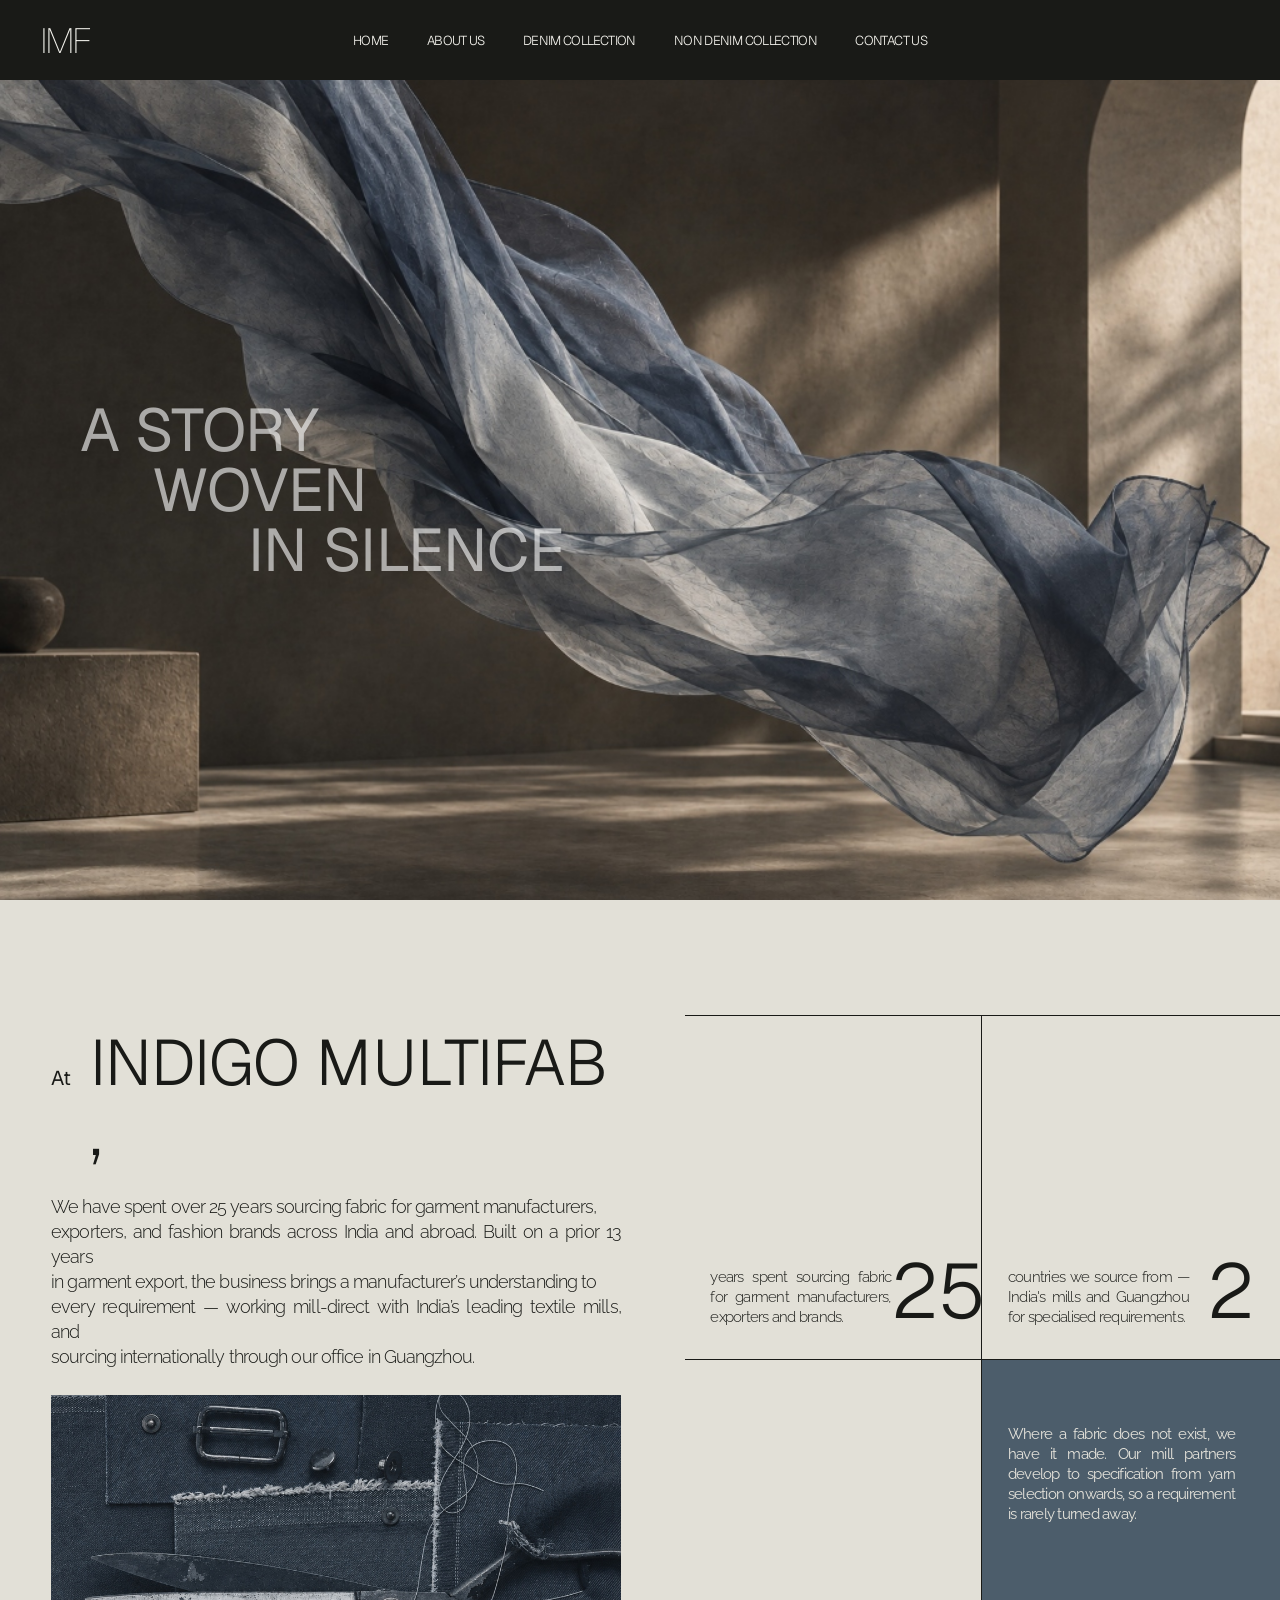
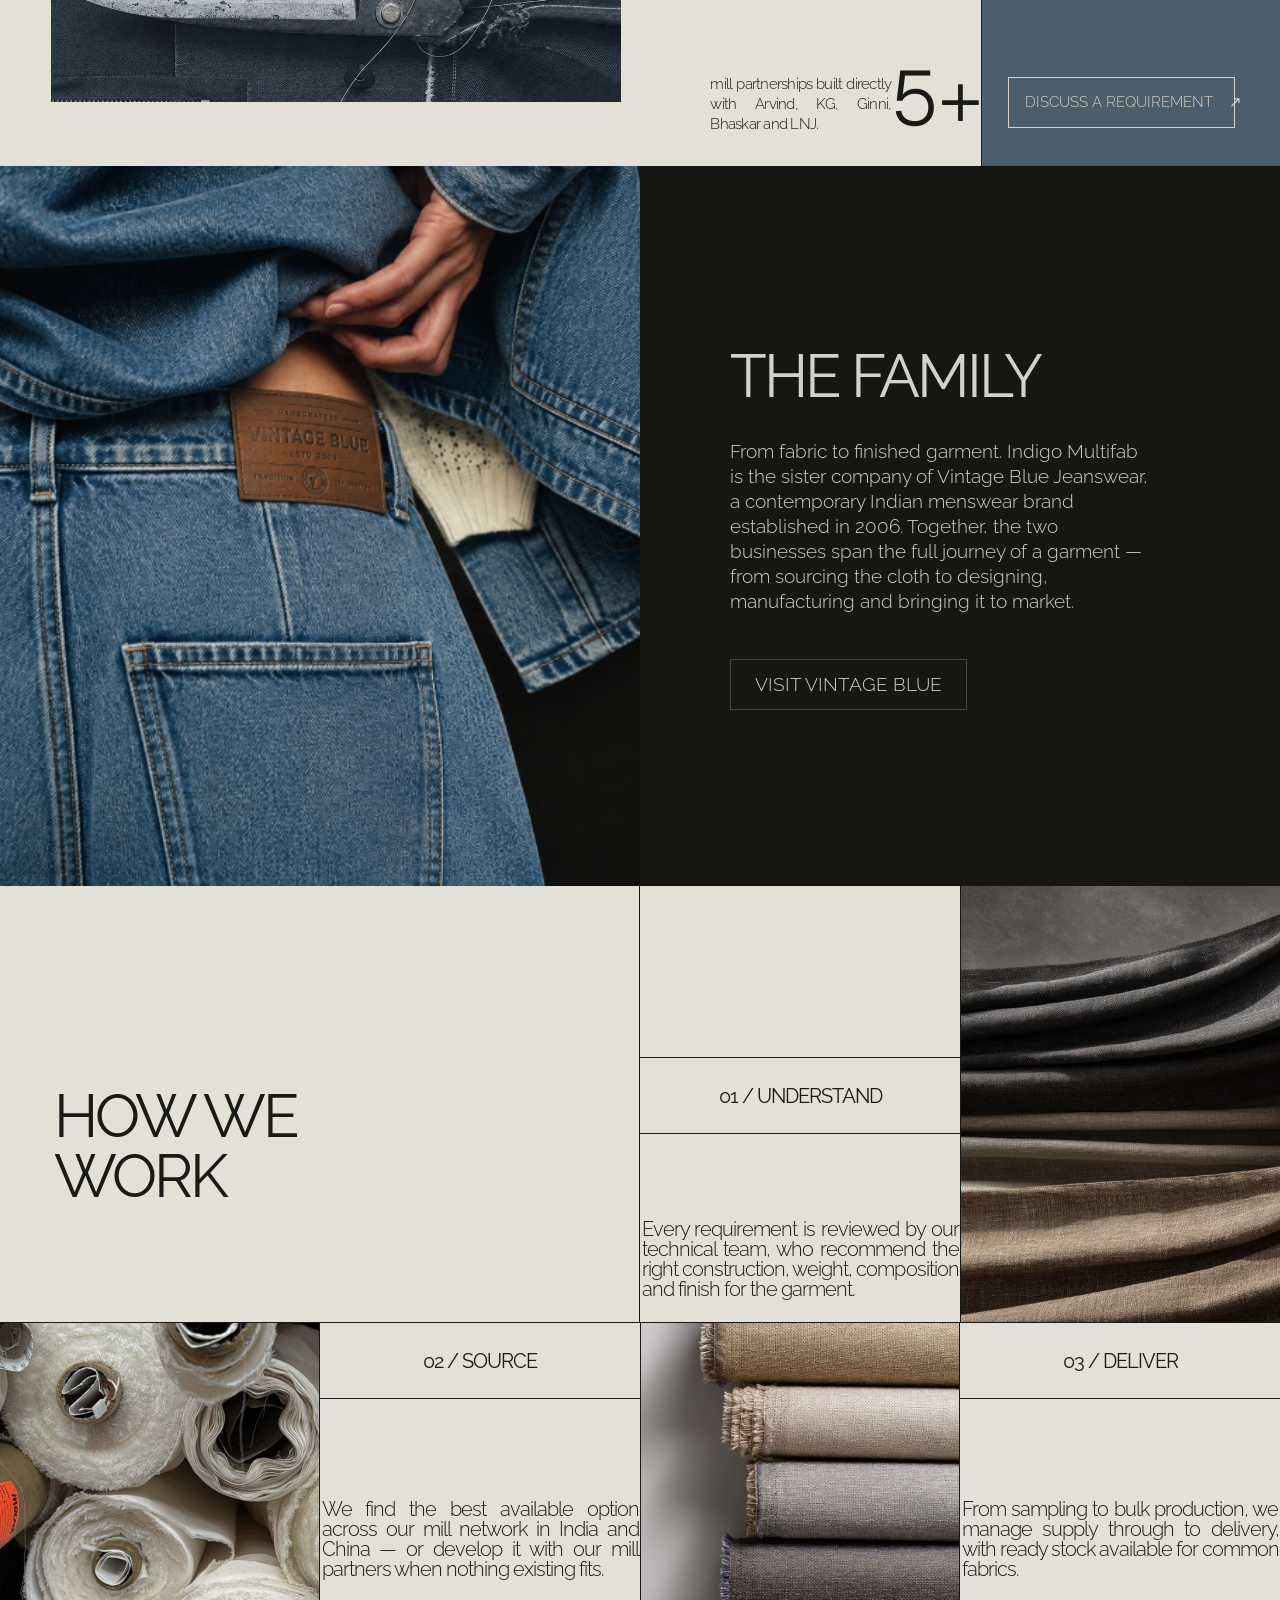
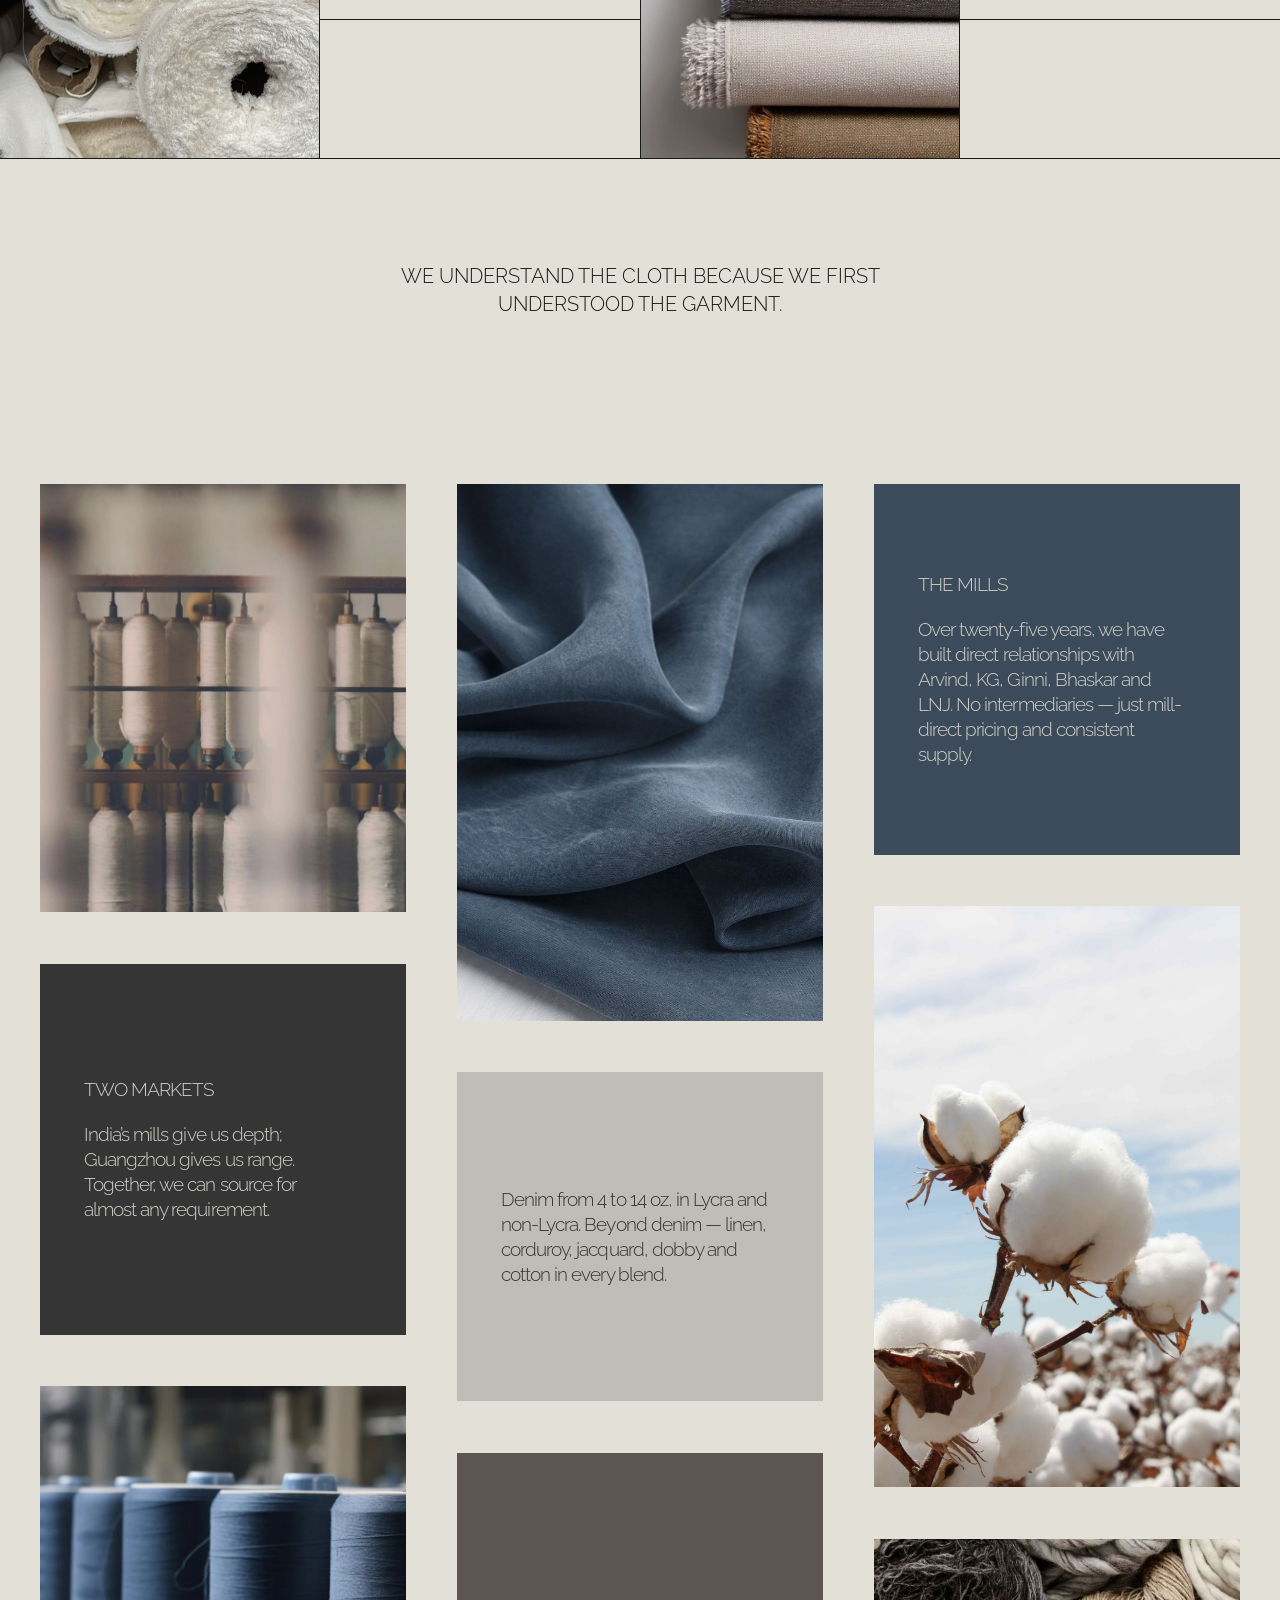
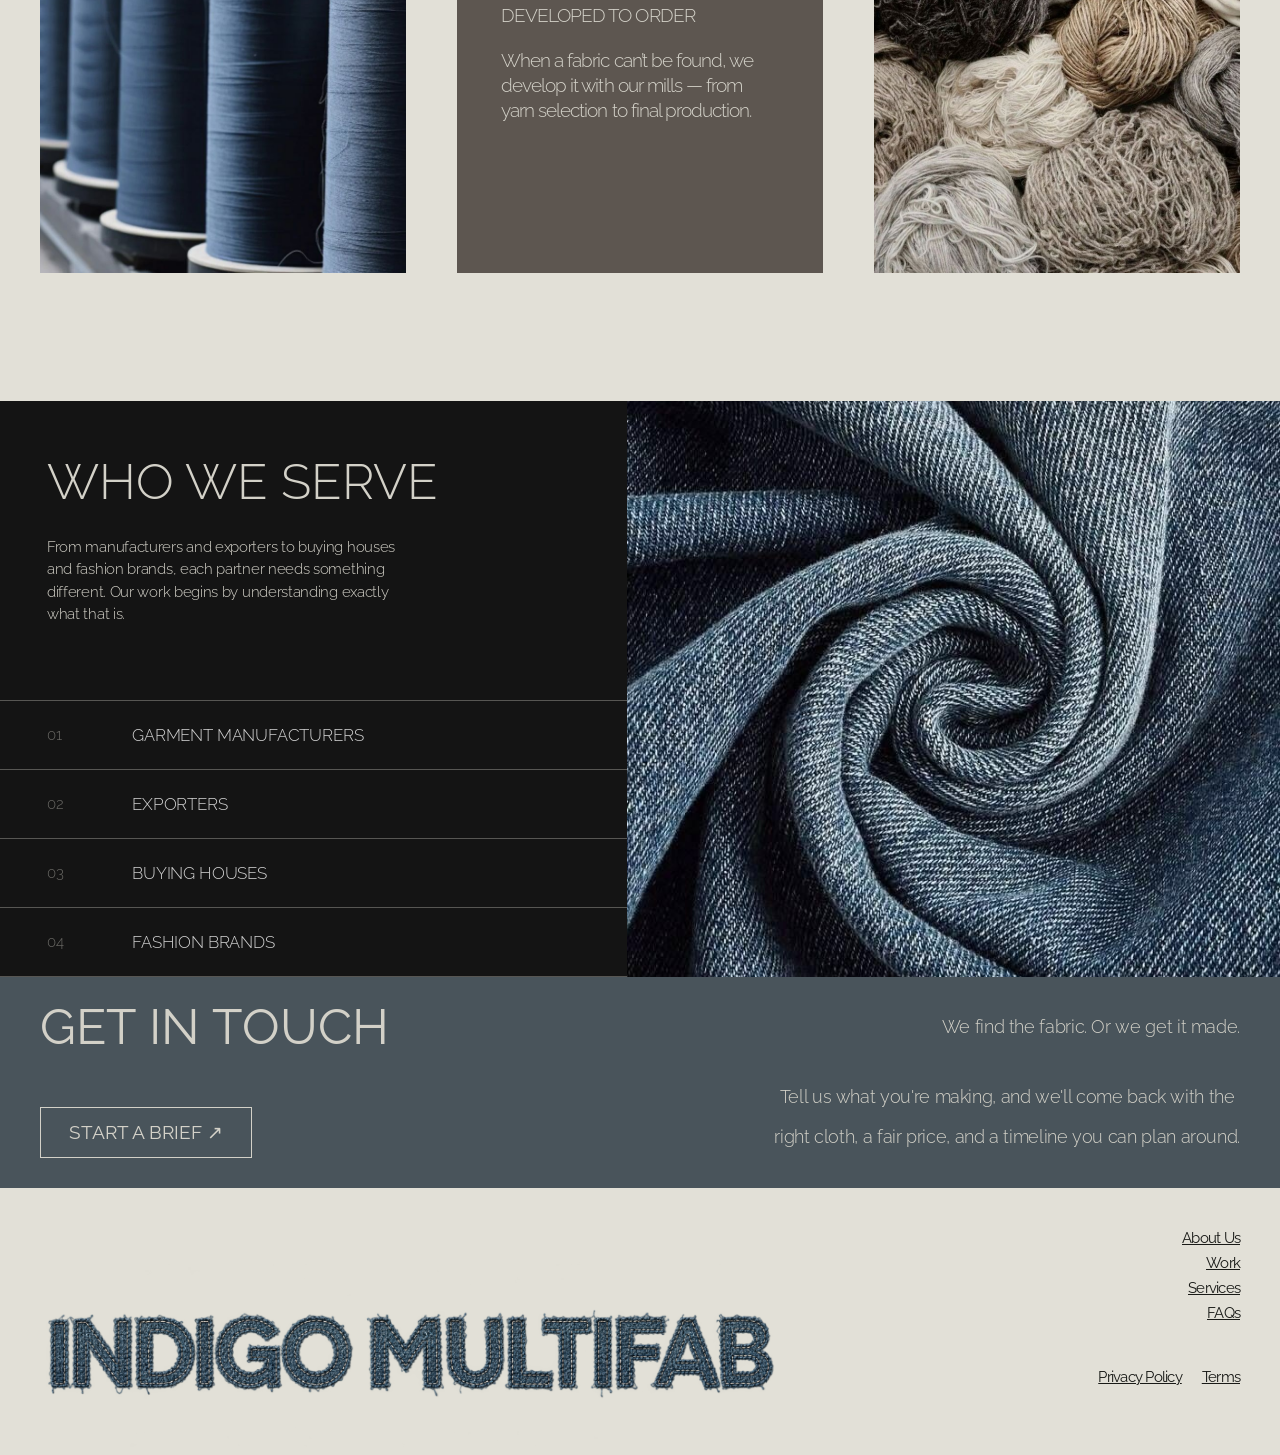
==== commit 270ae0bb: "Redesign Contact Us page with NOIR-inspired layout and update site pages" ====
--- a/about.html
+++ b/about.html
@@ -521,7 +521,7 @@
 .how-we-work-grid {
   display: grid;
   grid-template-columns: 1fr 1fr 1fr 1fr;
-  grid-template-rows: auto auto auto auto auto auto;
+  grid-template-rows: 172px 76px 189px auto auto auto;
   margin-bottom: 0;
   width: 100%;
     border-bottom: 1px solid #191A17;
@@ -573,7 +573,7 @@
   border-bottom: 1px solid #191A17;
   grid-row: 1 / 2;
   grid-column: 3 / 4;
-  height: 190px;
+  height: 172px;
 }
 
 .hww-understand-label {
@@ -590,6 +590,7 @@
   line-height: 1.6;
   letter-spacing: -0.05em;
   color: #191A17;
+  box-sizing: border-box;
 }
 
 .hww-understand-text {
@@ -599,7 +600,9 @@
   display: flex;
   align-items: flex-start;
   justify-content: center;
-  padding-top: 20px;
+  height: 189px;
+  padding-top: 84.65625px;
+  box-sizing: border-box;
 }
 
 .hww-source-label {
@@ -889,234 +892,131 @@
 
     /* ===== WHO WE SERVE SECTION ===== */
     .wws-section {
-      display: block;
+      display: grid;
+      grid-template-columns: 49fr 51fr;
+      height: 576px;
       background-color: #141414;
-      width: 100%;
+      box-shadow: inset 1px 1px 0 0 rgba(211, 209, 200, 0.35);
+      box-sizing: border-box;
+      overflow: hidden;
       position: relative;
-      padding-top: 28px;
-      padding-bottom: 45px;
+      gap: 0;
+      padding: 0;
+    }
+
+    .wws-left {
+      display: flex;
+      flex-direction: column;
+      height: 100%;
+      padding: 51px 0 0 0;
       box-sizing: border-box;
-      height: auto;
-      min-height: 555px;
-      overflow: hidden;
-    }
-
-    .wws-header-row {
-      display: flex;
-      justify-content: space-between;
-      align-items: flex-end;
-      gap: 32px;
-      padding: 0 50px;
-      margin-bottom: 22px;
+      background-color: #141414;
+    }
+
+    .wws-top {
+      padding: 0 7.5%;
+      margin-bottom: 0;
+      height: 248px;
+      box-sizing: border-box;
     }
 
     .wws-title {
       font-family: 'Raleway', sans-serif;
-      font-size: 60px;
-      font-weight: 400;
+      font-size: 50px;
+      font-weight: 300;
+      font-style: normal;
       color: #D3D1C8;
+      line-height: 1.2;
+      letter-spacing: 0px;
       text-transform: uppercase;
-      letter-spacing: 0px;
-      line-height: 1.1;
-      margin: 0;
-      flex-shrink: 0;
-    }
-
-    .wws-intro {
-      font-family: 'Raleway', sans-serif;
-      font-size: 18px;
-      font-weight: 300;
+      margin: 0 0 24px 0;
+    }
+
+      .wws-intro {
+      font-family: 'Raleway', sans-serif;
+      font-size: clamp(15px, 1.2vw, 18px);
+      font-weight: 300;
+      font-style: normal;
       color: #D3D1C8;
       line-height: 1.45;
       letter-spacing: -0.02em;
-      max-width: 440px;
+      max-width: 100%;
       margin: 0;
-      text-align: left;
-    }
-
-    .wws-tape {
+    }
+
+    .wws-intro span {
+      white-space: nowrap;
+    }
+
+    .wws-list {
+      display: flex;
+      flex-direction: column;
+      flex: 1;
+      margin: 0;
+      padding: 0;
+    }
+
+    .wws-item {
+      flex: 1;
+      display: flex;
+      align-items: center;
+      padding: 0 7.5%;
+      border-top: 1px solid rgba(211, 209, 200, 0.35);
+      box-sizing: border-box;
+      gap: 0;
+    }
+
+    .wws-item:last-child {
+      border-bottom: 1px solid rgba(211, 209, 200, 0.35);
+      margin-bottom: 0;
+    }
+
+    .wws-num {
+      font-family: 'Raleway', sans-serif;
+      font-size: 15px;
+      font-weight: 300;
+      color: rgba(211, 209, 200, 0.45);
+      letter-spacing: 0px;
+      width: 25px;
+      flex-shrink: 0;
+      margin-right: 60px;
+    }
+
+    .wws-label {
+      font-family: 'Raleway', sans-serif;
+      font-size: 17px;
+      font-weight: 300;
+      color: #D1D1D1;
+      letter-spacing: -0.01em;
+      text-transform: uppercase;
+    }
+
+    .wws-desc {
+      font-family: 'Raleway', sans-serif;
+      font-size: 16px;
+      font-weight: 300;
+      color: #999999;
+      letter-spacing: -0.01em;
+    }
+
+    .wws-right {
       width: 100%;
-      height: 64px;
-      background-color: #d4cebd;
-      box-shadow: 0 10px 30px rgba(0, 0, 0, 0.5);
-      border-top: 1px solid rgba(18, 18, 18, 0.25);
-      background-image:
-        repeating-linear-gradient(90deg, rgba(18, 18, 18, 0.85) 0 1px, transparent 1px 96px),
-        repeating-linear-gradient(90deg, rgba(18, 18, 18, 0.6) 0 1px, transparent 1px 12px);
-      background-size:
-        100% 24px,
-        100% 10px;
-      background-position:
-        bottom left,
-        bottom left;
-      background-repeat:
-        no-repeat,
-        no-repeat;
+      height: 100%;
+      overflow: hidden;
       position: relative;
-      z-index: 1;
-      box-sizing: border-box;
-    }
-
-    .wws-items-row {
-      display: grid;
-      grid-template-columns: repeat(4, 1fr);
-      gap: 24px;
-      padding: 0 50px;
-      position: relative;
-      z-index: 2;
-    }
-
-    .wws-item,
-    .imf-item {
-      display: flex;
-      flex-direction: column;
-      position: relative;
-      transform-origin: 28px 0;
-      z-index: 2;
-      opacity: 0;
-    }
-
-    .wws-section.is-visible .imf-item {
-      animation: imf-swing 1.5s cubic-bezier(0.2, 0.8, 0.2, 1) both;
-      animation-delay: var(--d, 0s);
-    }
-
-    .imf-item:nth-child(1) { --d: 0.15s; }
-    .imf-item:nth-child(2) { --d: 0.3s; }
-    .imf-item:nth-child(3) { --d: 0.45s; }
-    .imf-item:nth-child(4) { --d: 0.6s; }
-
-    .imf-pin {
+      padding: 0;
+      margin: 0;
+    }
+
+    .wws-right img {
       position: absolute;
-      left: 24px;
-      top: -5px;
-      width: 9px;
-      height: 9px;
-      border-radius: 50%;
-      background: #d6aa6a;
-      z-index: 2;
-      pointer-events: none;
-    }
-
-    .wws-stitch,
-    .imf-thread {
-      width: 0;
-      height: 56px;
-      margin-left: 28px;
-      border-left: 1px dashed #c79a5b;
-      flex-shrink: 0;
-      clip-path: inset(0 0 100% 0);
-    }
-
-    .wws-section.is-visible .imf-thread {
-      animation: imf-thread 0.7s ease-out both;
-      animation-delay: calc(var(--d, 0s) + 0.1s);
-    }
-
-    .wws-item:nth-child(even) .wws-stitch,
-    .imf-item:nth-child(even) .imf-thread {
-      height: 96px;
-    }
-
-    .wws-card {
-      min-height: 240px;
-      padding: 28px;
-      display: flex;
-      flex-direction: column;
-      border: 1px dashed rgba(199, 154, 91, 0.55);
-      border-radius: 2px;
-      background:
-        repeating-linear-gradient(115deg, rgba(255, 255, 255, 0.045) 0 1px, transparent 1px 4px),
-        linear-gradient(180deg, #213548, #16222f);
-      transition: transform 0.45s ease, border-color 0.45s ease;
-      cursor: pointer;
-      box-sizing: border-box;
-    }
-
-    .wws-card:hover {
-      transform: translateY(-10px);
-      border-color: rgba(214, 170, 106, 0.95);
-    }
-
-    .wws-num {
-      font-family: 'Raleway', sans-serif;
-      font-size: 15px;
-      font-weight: 300;
-      color: #c79a5b;
-      letter-spacing: 0.08em;
-      line-height: 1;
-      margin-bottom: auto;
-    }
-
-    .wws-card-body {
-      display: flex;
-      flex-direction: column;
-      margin-top: auto;
-    }
-
-    .wws-label {
-      font-family: 'Raleway', sans-serif;
-      font-size: 17px;
-      font-weight: 300;
-      color: #e4e1da;
-      text-transform: uppercase;
-      letter-spacing: -0.01em;
-      line-height: 1.3;
-    }
-
-    .wws-desc {
-      font-family: 'Raleway', sans-serif;
-      font-size: 16px;
-      font-weight: 300;
-      color: #a9b4bf;
-      letter-spacing: -0.01em;
-      line-height: 1.4;
-      margin-top: 16px;
-      padding-top: 16px;
-      border-top: 1px solid rgba(217, 214, 207, 0.25);
-    }
-
-    @keyframes imf-swing {
-      0% {
-        opacity: 0;
-        transform: translateY(-26px) rotate(-6deg);
-      }
-      30% {
-        opacity: 1;
-      }
-      55% {
-        transform: translateY(0) rotate(2.4deg);
-      }
-      76% {
-        transform: rotate(-1deg);
-      }
-      100% {
-        opacity: 1;
-        transform: none;
-      }
-    }
-
-    @keyframes imf-thread {
-      from {
-        clip-path: inset(0 0 100% 0);
-      }
-      to {
-        clip-path: inset(0 0 0 0);
-      }
-    }
-
-    @media (prefers-reduced-motion: reduce) {
-      .wws-item,
-      .imf-item {
-        opacity: 1 !important;
-        transform: none !important;
-        animation: none !important;
-      }
-      .wws-stitch,
-      .imf-thread {
-        clip-path: inset(0 0 0 0) !important;
-        animation: none !important;
-      }
+      top: 0;
+      left: 0;
+      width: 100%;
+      height: 100%;
+      object-fit: cover;
+      object-position: 50% 60%;
+      display: block;
     }
 
     /* ===== GET IN TOUCH SECTION ===== */
@@ -1266,25 +1166,32 @@
     /* Responsive */
     @media (max-width: 900px) {
       .wws-section {
-        height: auto !important;
-        padding-bottom: 50px;
-      }
-      .wws-header-row {
+        display: flex;
         flex-direction: column;
-        align-items: flex-start;
-        gap: 16px;
-        padding: 0 24px;
-      }
-      .wws-title {
-        font-size: clamp(32px, 6vw, 48px);
-      }
-      .wws-items-row {
-        grid-template-columns: repeat(2, 1fr);
-        padding: 0 24px;
-      }
-      .wws-item:nth-child(even) .wws-stitch,
-      .imf-item:nth-child(even) .imf-thread {
-        height: 56px;
+        height: auto;
+      }
+      .wws-right {
+        width: 100%;
+        height: 60vw;
+        flex: none;
+        position: relative;
+      }
+      .wws-right img {
+        position: relative;
+        width: 100%;
+        height: 100%;
+      }
+      .wws-top {
+        height: auto;
+        padding: 40px 20px 20px 20px;
+        margin-bottom: 30px;
+      }
+      .wws-intro {
+        max-width: 100%;
+      }
+      .wws-item {
+        padding: 20px;
+        height: auto;
       }
       
       .contact-section { flex-direction: column; align-items: flex-start; gap: 50px; }
@@ -1491,56 +1398,32 @@
   
   <!-- ===== WHO WE SERVE SECTION ===== -->
   <section class="wws-section">
-    <div class="wws-header-row">
-      <h2 class="wws-title">WHO WE SERVE</h2>
-      <p class="wws-intro">From manufacturers and exporters to buying houses and fashion brands, each partner needs something different. Our work begins by understanding exactly what that is.</p>
-    </div>
-    <div class="wws-tape" aria-hidden="true"></div>
-    <div class="wws-items-row">
-      <div class="wws-item imf-item" style="--d: 0.15s;">
-        <div class="imf-pin" aria-hidden="true"></div>
-        <div class="wws-stitch imf-thread"></div>
-        <div class="wws-card">
+    <div class="wws-left">
+      <div class="wws-top">
+        <h2 class="wws-title">WHO WE SERVE</h2>
+        <p class="wws-intro"><span>From manufacturers and exporters to buying houses</span><br><span>and fashion brands, each partner needs something</span><br><span>different. Our work begins by understanding exactly</span><br><span>what that is.</span></p>
+      </div>
+      <div class="wws-list">
+        <div class="wws-item">
           <span class="wws-num">01</span>
-          <div class="wws-card-body">
-            <span class="wws-label">GARMENT MANUFACTURERS</span>
-            <span class="wws-desc">Consistent bulk supply and repeat lots.</span>
-          </div>
+          <span class="wws-label">GARMENT MANUFACTURERS</span>
         </div>
-      </div>
-      <div class="wws-item imf-item" style="--d: 0.3s;">
-        <div class="imf-pin" aria-hidden="true"></div>
-        <div class="wws-stitch imf-thread"></div>
-        <div class="wws-card">
+        <div class="wws-item">
           <span class="wws-num">02</span>
-          <div class="wws-card-body">
-            <span class="wws-label">EXPORTERS</span>
-            <span class="wws-desc">International standards and timelines.</span>
-          </div>
+          <span class="wws-label">EXPORTERS</span>
         </div>
-      </div>
-      <div class="wws-item imf-item" style="--d: 0.45s;">
-        <div class="imf-pin" aria-hidden="true"></div>
-        <div class="wws-stitch imf-thread"></div>
-        <div class="wws-card">
+        <div class="wws-item">
           <span class="wws-num">03</span>
-          <div class="wws-card-body">
-            <span class="wws-label">BUYING HOUSES</span>
-            <span class="wws-desc">Spec matching and sampling across clients.</span>
-          </div>
+          <span class="wws-label">BUYING HOUSES</span>
         </div>
-      </div>
-      <div class="wws-item imf-item" style="--d: 0.6s;">
-        <div class="imf-pin" aria-hidden="true"></div>
-        <div class="wws-stitch imf-thread"></div>
-        <div class="wws-card">
+        <div class="wws-item">
           <span class="wws-num">04</span>
-          <div class="wws-card-body">
-            <span class="wws-label">FASHION BRANDS</span>
-            <span class="wws-desc">Custom development for specific collections.</span>
-          </div>
+          <span class="wws-label">FASHION BRANDS</span>
         </div>
       </div>
+    </div>
+    <div class="wws-right">
+      <img src="serve-denim.jpg" alt="Blue denim fabric close-up">
     </div>
   </section>
 
@@ -1577,43 +1460,6 @@
     </div>
   </footer>
 
-  <script>
-  (function() {
-    function initWws() {
-      var section = document.querySelector('.wws-section');
-      if (!section) return;
-      var target = section.querySelector('.wws-items-row') || section;
-
-      if (!('IntersectionObserver' in window)) {
-        section.classList.add('is-visible');
-        return;
-      }
-
-      var observer = new IntersectionObserver(function(entries) {
-        entries.forEach(function(entry) {
-          if (entry.isIntersecting) {
-            section.classList.add('is-visible');
-          } else {
-            var rect = entry.boundingClientRect;
-            if (rect.top > (window.innerHeight || document.documentElement.clientHeight) || rect.bottom < 0) {
-              section.classList.remove('is-visible');
-            }
-          }
-        });
-      }, {
-        threshold: 0.1
-      });
-
-      observer.observe(target);
-    }
-
-    if (document.readyState === 'loading') {
-      document.addEventListener('DOMContentLoaded', initWws);
-    } else {
-      initWws();
-    }
-  })();
-  </script>
 </body>
 </html>
 
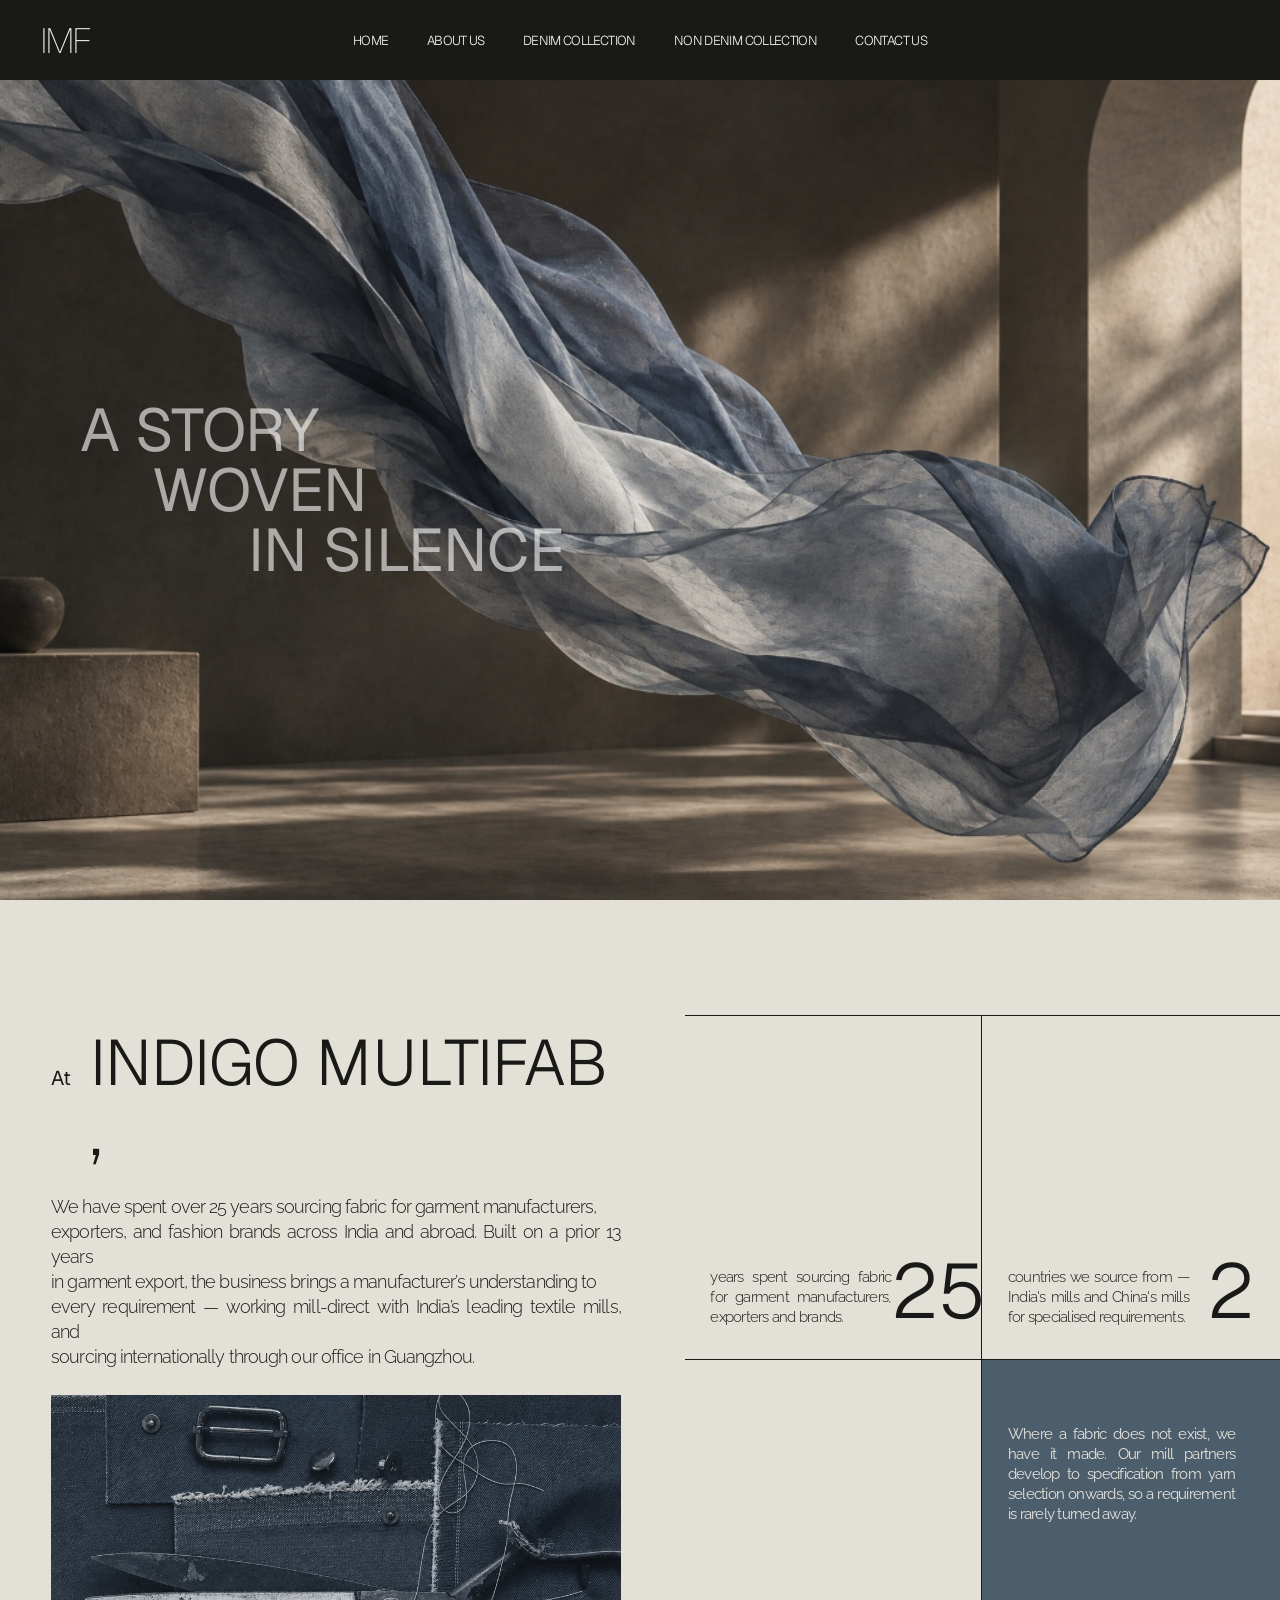
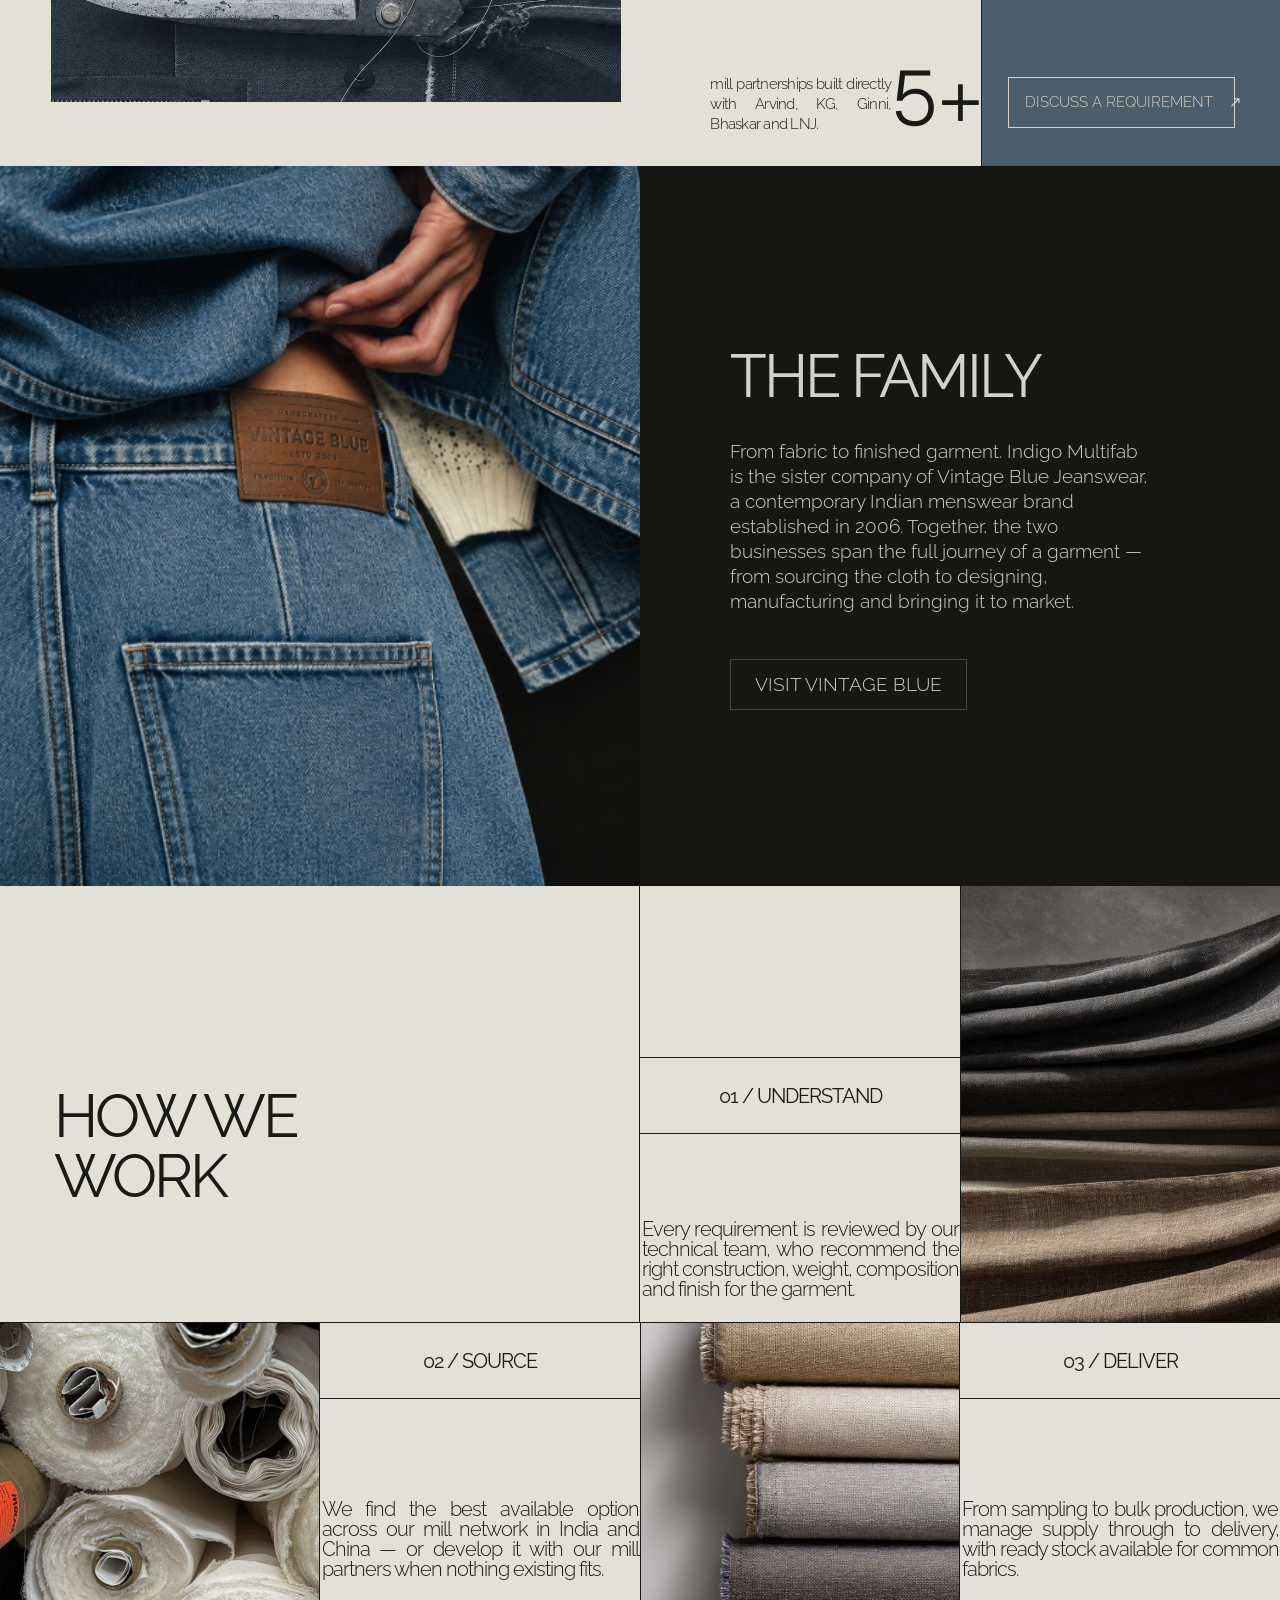
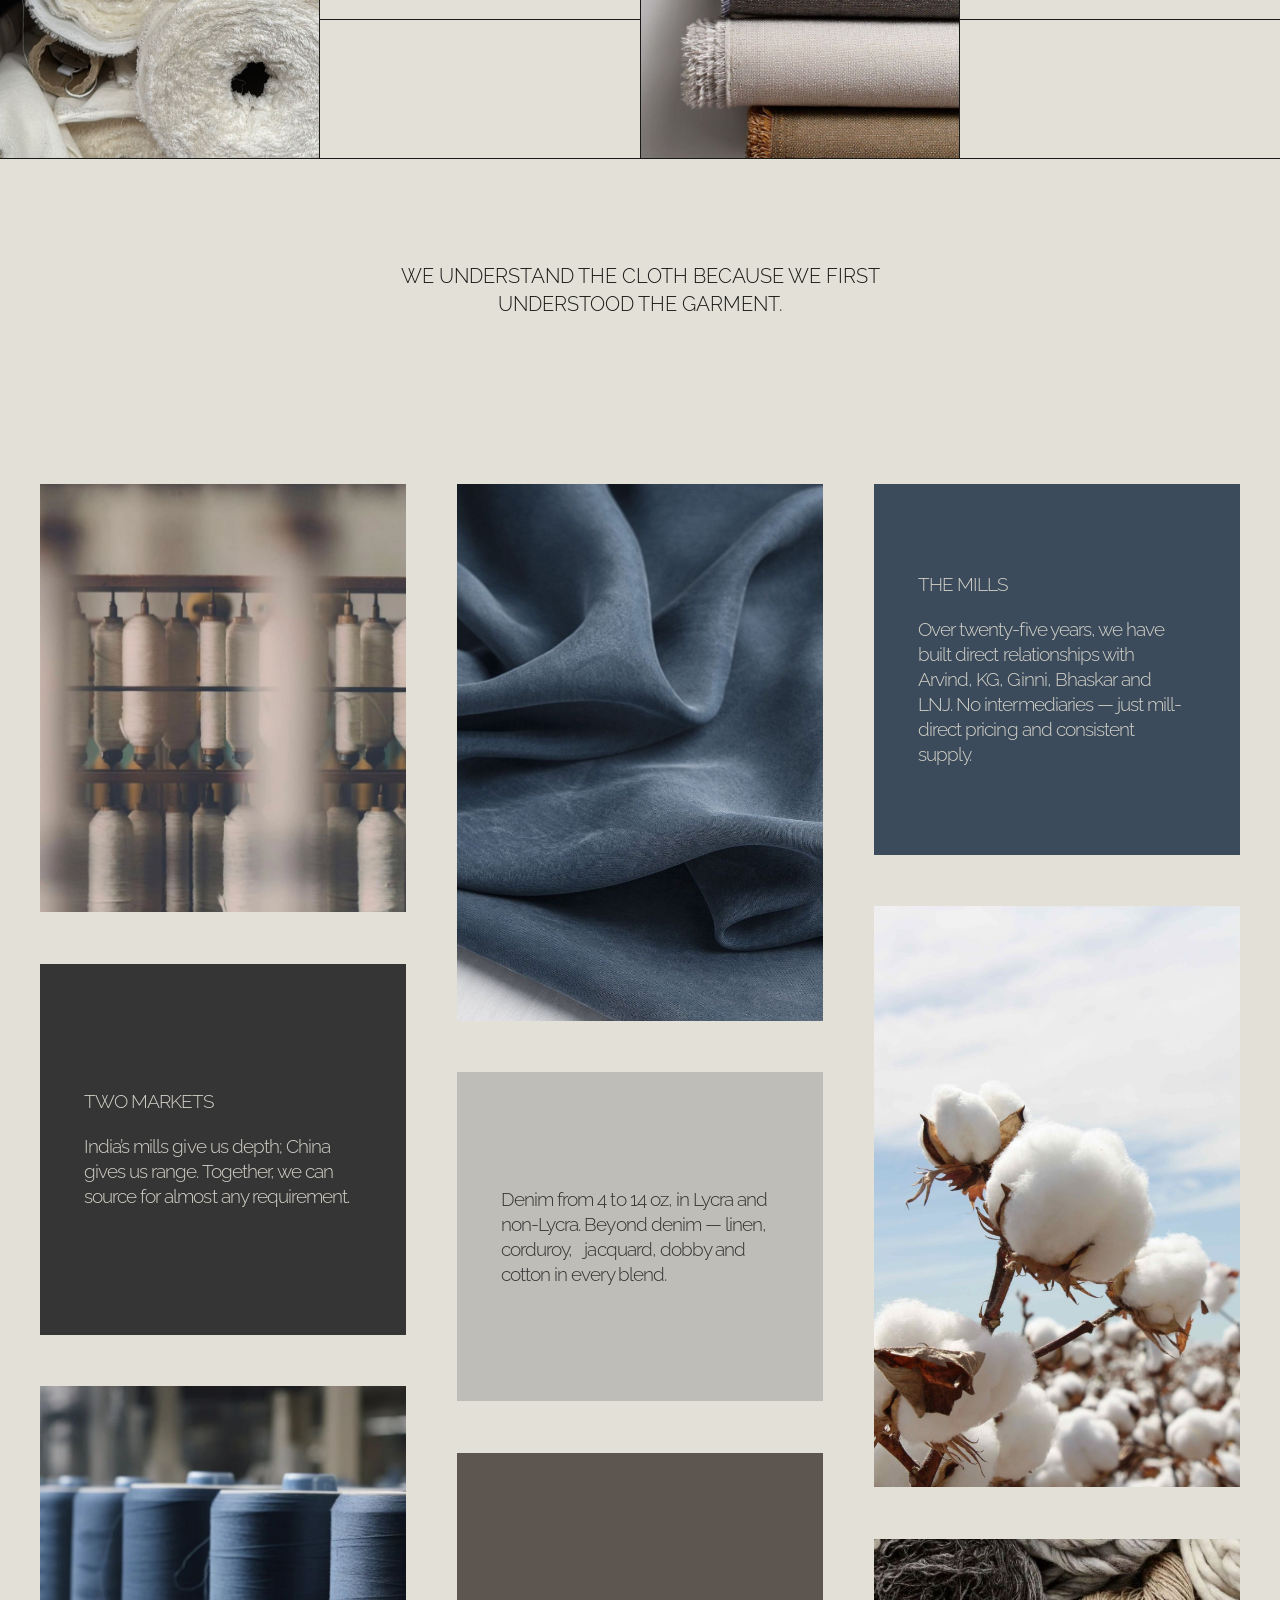
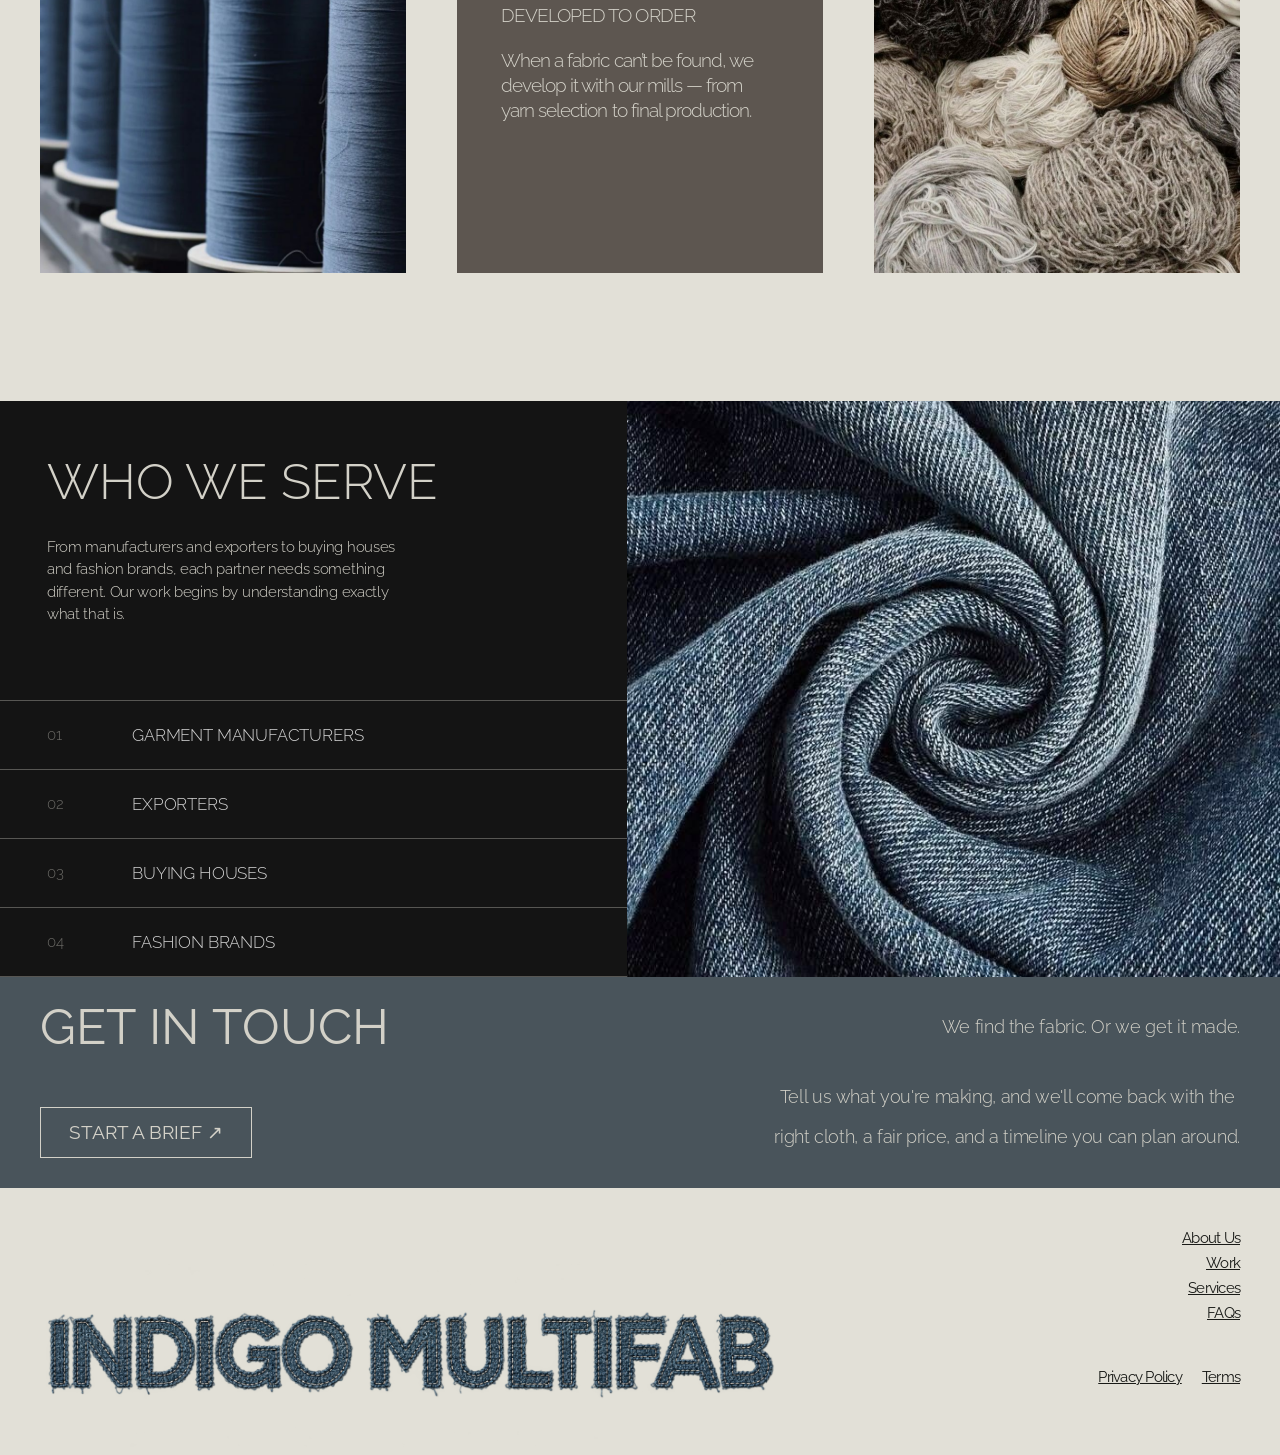
==== commit 18c99cdf: "Update quote section styling to beige and refine copy in index and about pages" ====
--- a/about.html
+++ b/about.html
@@ -1265,7 +1265,7 @@
     <div class="metric-box metric-2">
       <div class="metric-text">
         countries we source from —
-        India's mills and Guangzhou
+        India's mills and China's mills
         for specialised requirements.
       </div>
       <div class="metric-num">2</div>
@@ -1362,7 +1362,7 @@
         
         <div class="info-block block-two-markets">
           <h4>TWO MARKETS</h4>
-          <p>India’s mills give us depth; Guangzhou gives us range. Together, we can source for almost any requirement.</p>
+          <p>India’s mills give us depth; China gives us range. Together, we can source for almost any requirement.</p>
         </div>
         
         <img class="masonry-img img-4" src="masonry-4.png" alt="Blue thread spools">
@@ -1373,7 +1373,7 @@
         <img class="masonry-img img-2" src="masonry-2.jpg" alt="Blue folded fabric">
         
         <div class="info-block block-grey">
-          <p>Denim from 4 to 14 oz, in Lycra and non-Lycra. Beyond denim — linen, corduroy, jacquard, dobby and cotton in every blend.</p>
+          <p>Denim from 4 to 14 oz, in Lycra and non-Lycra. Beyond denim — linen, corduroy, &nbsp;&nbsp;jacquard, dobby and cotton in every blend.</p>
         </div>
         
         <div class="info-block block-developed">
